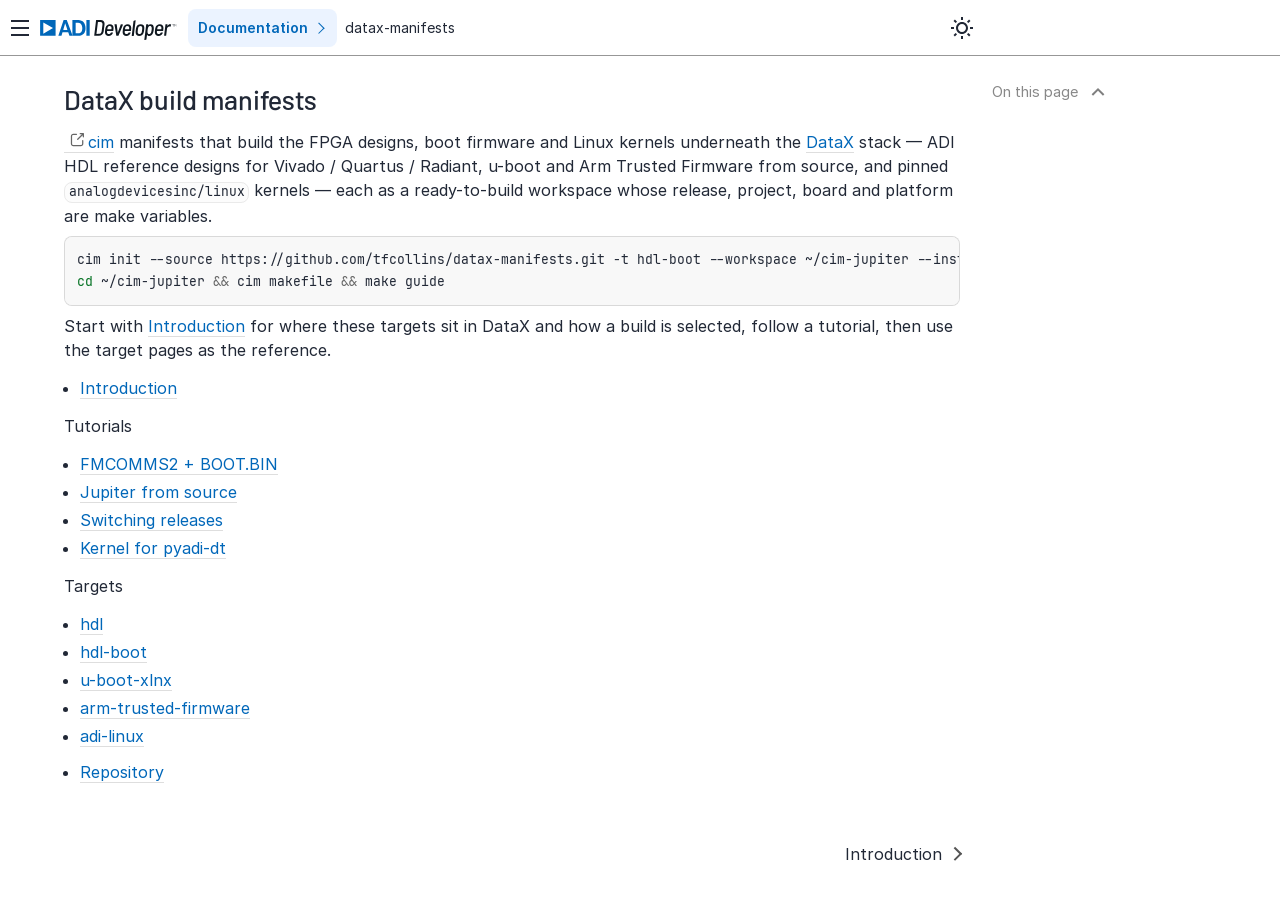
==== index.html @ cd6a0093 "deploy: 71ca7429435b51d9db16ce2f20bcdc4414845cbb" ====
<!DOCTYPE html>

<html lang="en" data-content_root="./">
  <head>
    <meta charset="utf-8" />
    <meta name="viewport" content="width=device-width, initial-scale=1.0" /><meta name="viewport" content="width=device-width, initial-scale=1" />
<meta content="cim manifests that build the FPGA designs, boot firmware and Linux kernels underneath the DataX stack — ADI HDL reference designs for Vivado / Quartus / Radiant, u-boot and Arm Trusted Firmware from source, and pinned analogdevicesinc/linux kernels — each as a ready-to-build workspace whose release, project, board and platform are make variables." name="description" />

    <title>DataX build manifests &#8212; datax-manifests main documentation</title>
    <link rel="stylesheet" type="text/css" href="_static/pygments.css?v=8e8a900e" />
    <link rel="stylesheet" type="text/css" href="_static/app.min.css?v=b1d7a81a" />
    <link rel="stylesheet" type="text/css" href="_static/css/diagrams.css?v=f154b667" />
    <script async="async" src="_static/app.umd.js?v=daa30c51"></script>
    <link rel="index" title="Index" href="genindex.html" />
    <link rel="search" title="Search" href="search.html" />
    <link rel="next" title="Introduction" href="introduction.html" />
   
  
  
  
  <meta name="repository" content="datax-manifests">
  <meta name="version" content="main">
  
    <meta name="page_source_suffix" content=".rst">
  
  
  


<style>
  body {
    
  }

  body.dark {
    
  }

  @media (prefers-color-scheme: dark) {
    body:not(.light) {
      
    }
  }
</style>
  </head>
  
    <body>
  
  <input type="checkbox" id="input-show-toc">
  <input type="checkbox" id="input-show-localtoc">
  <input type="checkbox" id="input-show-repotoc">

  
  <div class="search-area">
    <form action="" method="get">
      <input type="text" name="q" aria-labelledby="search-documentation" value="" autocomplete="off" autocorrect="off" autocapitalize="off" spellcheck="false" role="search" placeholder="Search"/>
      <button class="icon"></button>
    </form>
  </div>
  

  <header>
    <div id="left">
      <label id="show-sidebar" class="icon" for="input-show-toc" title="Show/hide index"></label>
    </div>
    <div id="right">
      <span>
        <a id="logo-org" href="https://developer.analog.com/" aria-label="Analog Devices Inc. landing page"></a>
        <div class="vertical-divider"></div>
        
        <label id="show-repotoc" for="input-show-repotoc" title="Show/hide docs">Documentation</label>
        
        <a id="logo" href="#">
          <div>datax-manifests</div>
        </a>
      </span>
      <span class="reverse">
        <label id="show-localtoc" class="icon" for="input-show-localtoc" title="Show/hide contents"></label>
      </span>
    </div>
  </header>


  <div class="repotoc-tree overlay">
    <root/>

  </div>
    <div class="localtoc">
      <div class="tocwrapper">
        <div class="header localtoc-header">
          <a id="scroll-up" href="#top-anchor" title="Back to top"></a>
        </div>
        <nav>
          <ul>
<li><a class="reference internal" href="#">DataX build manifests</a><ul>
</ul>
</li>
</ul>

        </nav>
      </div>
    </div>

  
      <div class="sphinxsidebar" role="navigation" aria-label="Main">
        <div class="sphinxsidebarwrapper">
    <a id="no-logo" href="#">
      datax-manifests
    </a><input id="input-switch-toc" type="checkbox">
<label id="show-repotoc" for="input-switch-toc">
All content
</label>
<label id="show-toc" for="input-switch-toc">
Content on this topic
</label>
<div class="repotoc-tree">
  <root/>

</div>
<div class="toc-tree">
  <ul>
<li class="toctree-l1"><a class="reference internal" href="introduction.html">Introduction</a></li>
</ul>

<p class="caption" role="heading">
  <span class="caption-text">Tutorials</span>
</p>

<ul>
<li class="toctree-l1"><a class="reference internal" href="tutorials/fmcomms2-zed-boot-bin.html">FMCOMMS2 + BOOT.BIN</a></li>
<li class="toctree-l1"><a class="reference internal" href="tutorials/jupiter-sdr-from-source.html">Jupiter from source</a></li>
<li class="toctree-l1"><a class="reference internal" href="tutorials/switching-releases.html">Switching releases</a></li>
<li class="toctree-l1"><a class="reference internal" href="tutorials/kernel-for-pyadi-dt.html">Kernel for pyadi-dt</a></li>
</ul>

<p class="caption" role="heading">
  <span class="caption-text">Targets</span>
</p>

<ul>
<li class="toctree-l1"><a class="reference internal" href="targets/hdl.html">hdl</a></li>
<li class="toctree-l1"><a class="reference internal" href="targets/hdl-boot.html">hdl-boot</a></li>
<li class="toctree-l1"><a class="reference internal" href="targets/u-boot-xlnx.html">u-boot-xlnx</a></li>
<li class="toctree-l1"><a class="reference internal" href="targets/arm-trusted-firmware.html">arm-trusted-firmware</a></li>
<li class="toctree-l1"><a class="reference internal" href="targets/adi-linux.html">adi-linux</a></li>
</ul>

<ul>
<li class="toctree-l1"><a class="reference internal" href="repository.html">Repository</a></li>
</ul>


</div>
        </div>
      </div>

  <div class="document">
      <div class="documentwrapper">
        <div class="bodywrapper" id="top-anchor">
          <div class="body-header">
  <nav class="breadcrumb empty"><ol></ol></nav>
</div>
          <div class="body" role="main">
            
  <section id="datax-build-manifests">
<h1>DataX build manifests<a class="headerlink" href="#datax-build-manifests" title="Link to this heading"></a></h1>
<p><a class="icon link reference external" href="https://github.com/analogdevicesinc/cim" target="_blank">cim</a> manifests that build the FPGA designs, boot firmware and Linux kernels
underneath the <a class="reference external" href="introduction.html">DataX</a> stack — ADI HDL reference designs for Vivado /
Quartus / Radiant, u-boot and Arm Trusted Firmware from source, and pinned
<code class="docutils literal notranslate"><span class="pre">analogdevicesinc/linux</span></code> kernels — each as a ready-to-build workspace whose
release, project, board and platform are make variables.</p>
<div class="highlight-bash notranslate"><div class="highlight"><pre><span></span>cim<span class="w"> </span>init<span class="w"> </span>--source<span class="w"> </span>https://github.com/tfcollins/datax-manifests.git<span class="w"> </span>-t<span class="w"> </span>hdl-boot<span class="w"> </span>--workspace<span class="w"> </span>~/cim-jupiter<span class="w"> </span>--install
<span class="nb">cd</span><span class="w"> </span>~/cim-jupiter<span class="w"> </span><span class="o">&amp;&amp;</span><span class="w"> </span>cim<span class="w"> </span>makefile<span class="w"> </span><span class="o">&amp;&amp;</span><span class="w"> </span>make<span class="w"> </span>guide
</pre></div>
</div>
<p>Start with <a class="reference internal" href="introduction.html"><span class="doc">Introduction</span></a> for where these targets sit in DataX and how
a build is selected, follow a tutorial, then use the target pages as the
reference.</p>
<div class="toctree-wrapper compound">
<ul>
<li class="toctree-l1"><a class="reference internal" href="introduction.html">Introduction</a></li>
</ul>
</div>
<div class="toctree-wrapper compound">
<p class="caption" role="heading"><span class="caption-text">Tutorials</span></p>
<ul>
<li class="toctree-l1"><a class="reference internal" href="tutorials/fmcomms2-zed-boot-bin.html">FMCOMMS2 + BOOT.BIN</a></li>
<li class="toctree-l1"><a class="reference internal" href="tutorials/jupiter-sdr-from-source.html">Jupiter from source</a></li>
<li class="toctree-l1"><a class="reference internal" href="tutorials/switching-releases.html">Switching releases</a></li>
<li class="toctree-l1"><a class="reference internal" href="tutorials/kernel-for-pyadi-dt.html">Kernel for pyadi-dt</a></li>
</ul>
</div>
<div class="toctree-wrapper compound">
<p class="caption" role="heading"><span class="caption-text">Targets</span></p>
<ul>
<li class="toctree-l1"><a class="reference internal" href="targets/hdl.html">hdl</a></li>
<li class="toctree-l1"><a class="reference internal" href="targets/hdl-boot.html">hdl-boot</a></li>
<li class="toctree-l1"><a class="reference internal" href="targets/u-boot-xlnx.html">u-boot-xlnx</a></li>
<li class="toctree-l1"><a class="reference internal" href="targets/arm-trusted-firmware.html">arm-trusted-firmware</a></li>
<li class="toctree-l1"><a class="reference internal" href="targets/adi-linux.html">adi-linux</a></li>
</ul>
</div>
<div class="toctree-wrapper compound">
<ul>
<li class="toctree-l1"><a class="reference internal" href="repository.html">Repository</a></li>
</ul>
</div>
</section>


          </div>
              <div class="related">
                &nbsp;
    <div></div>
    <a href="introduction.html" title="Next document (Alt+Shift+RightArrow)" class="next">Introduction</a>
              </div>
          
        </div>
      </div>
  </div>

  <label id="cancel-area-show-toc" for="input-show-toc"></label>
  <label id="cancel-area-show-localtoc" for="input-show-localtoc"></label>
    <footer>
      &#169;2026, Analog Devices, Inc
      
      |
      Made with <a href="https://www.sphinx-doc.org/">Sphinx</a>
      &amp; <a href="https://github.com/analogdevicesinc/doctools">Doctools</a>
      
    </footer>
  </body>
</html>
---- _static/pygments.css ----
@media (prefers-color-scheme: light) {
body:not(.dark) .highlight pre { line-height: 125%; }
body:not(.dark) .highlight td.linenos .normal { color: #666666; background-color: transparent; padding-left: 5px; padding-right: 5px; }
body:not(.dark) .highlight span.linenos { color: #666666; background-color: transparent; padding-left: 5px; padding-right: 5px; }
body:not(.dark) .highlight td.linenos .special { color: #000000; background-color: #ffffc0; padding-left: 5px; padding-right: 5px; }
body:not(.dark) .highlight span.linenos.special { color: #000000; background-color: #ffffc0; padding-left: 5px; padding-right: 5px; }
body:not(.dark) .highlight .hll { background-color: #ffffcc }
body:not(.dark) .highlight { background: #f0f0f0; }
body:not(.dark) .highlight .c { color: #60A0B0; font-style: italic } /* Comment */
body:not(.dark) .highlight .err { border: 1px solid #F00 } /* Error */
body:not(.dark) .highlight .k { color: #007020; font-weight: bold } /* Keyword */
body:not(.dark) .highlight .o { color: #666 } /* Operator */
body:not(.dark) .highlight .ch { color: #60A0B0; font-style: italic } /* Comment.Hashbang */
body:not(.dark) .highlight .cm { color: #60A0B0; font-style: italic } /* Comment.Multiline */
body:not(.dark) .highlight .cp { color: #007020 } /* Comment.Preproc */
body:not(.dark) .highlight .cpf { color: #60A0B0; font-style: italic } /* Comment.PreprocFile */
body:not(.dark) .highlight .c1 { color: #60A0B0; font-style: italic } /* Comment.Single */
body:not(.dark) .highlight .cs { color: #60A0B0; background-color: #FFF0F0 } /* Comment.Special */
body:not(.dark) .highlight .gd { color: #A00000 } /* Generic.Deleted */
body:not(.dark) .highlight .ge { font-style: italic } /* Generic.Emph */
body:not(.dark) .highlight .ges { font-weight: bold; font-style: italic } /* Generic.EmphStrong */
body:not(.dark) .highlight .gr { color: #F00 } /* Generic.Error */
body:not(.dark) .highlight .gh { color: #000080; font-weight: bold } /* Generic.Heading */
body:not(.dark) .highlight .gi { color: #00A000 } /* Generic.Inserted */
body:not(.dark) .highlight .go { color: #888 } /* Generic.Output */
body:not(.dark) .highlight .gp { color: #C65D09; font-weight: bold } /* Generic.Prompt */
body:not(.dark) .highlight .gs { font-weight: bold } /* Generic.Strong */
body:not(.dark) .highlight .gu { color: #800080; font-weight: bold } /* Generic.Subheading */
body:not(.dark) .highlight .gt { color: #04D } /* Generic.Traceback */
body:not(.dark) .highlight .kc { color: #007020; font-weight: bold } /* Keyword.Constant */
body:not(.dark) .highlight .kd { color: #007020; font-weight: bold } /* Keyword.Declaration */
body:not(.dark) .highlight .kn { color: #007020; font-weight: bold } /* Keyword.Namespace */
body:not(.dark) .highlight .kp { color: #007020 } /* Keyword.Pseudo */
body:not(.dark) .highlight .kr { color: #007020; font-weight: bold } /* Keyword.Reserved */
body:not(.dark) .highlight .kt { color: #902000 } /* Keyword.Type */
body:not(.dark) .highlight .m { color: #40A070 } /* Literal.Number */
body:not(.dark) .highlight .s { color: #4070A0 } /* Literal.String */
body:not(.dark) .highlight .na { color: #4070A0 } /* Name.Attribute */
body:not(.dark) .highlight .nb { color: #007020 } /* Name.Builtin */
body:not(.dark) .highlight .nc { color: #0E84B5; font-weight: bold } /* Name.Class */
body:not(.dark) .highlight .no { color: #60ADD5 } /* Name.Constant */
body:not(.dark) .highlight .nd { color: #555; font-weight: bold } /* Name.Decorator */
body:not(.dark) .highlight .ni { color: #D55537; font-weight: bold } /* Name.Entity */
body:not(.dark) .highlight .ne { color: #007020 } /* Name.Exception */
body:not(.dark) .highlight .nf { color: #06287E } /* Name.Function */
body:not(.dark) .highlight .nl { color: #002070; font-weight: bold } /* Name.Label */
body:not(.dark) .highlight .nn { color: #0E84B5; font-weight: bold } /* Name.Namespace */
body:not(.dark) .highlight .nt { color: #062873; font-weight: bold } /* Name.Tag */
body:not(.dark) .highlight .nv { color: #BB60D5 } /* Name.Variable */
body:not(.dark) .highlight .ow { color: #007020; font-weight: bold } /* Operator.Word */
body:not(.dark) .highlight .w { color: #BBB } /* Text.Whitespace */
body:not(.dark) .highlight .mb { color: #40A070 } /* Literal.Number.Bin */
body:not(.dark) .highlight .mf { color: #40A070 } /* Literal.Number.Float */
body:not(.dark) .highlight .mh { color: #40A070 } /* Literal.Number.Hex */
body:not(.dark) .highlight .mi { color: #40A070 } /* Literal.Number.Integer */
body:not(.dark) .highlight .mo { color: #40A070 } /* Literal.Number.Oct */
body:not(.dark) .highlight .sa { color: #4070A0 } /* Literal.String.Affix */
body:not(.dark) .highlight .sb { color: #4070A0 } /* Literal.String.Backtick */
body:not(.dark) .highlight .sc { color: #4070A0 } /* Literal.String.Char */
body:not(.dark) .highlight .dl { color: #4070A0 } /* Literal.String.Delimiter */
body:not(.dark) .highlight .sd { color: #4070A0; font-style: italic } /* Literal.String.Doc */
body:not(.dark) .highlight .s2 { color: #4070A0 } /* Literal.String.Double */
body:not(.dark) .highlight .se { color: #4070A0; font-weight: bold } /* Literal.String.Escape */
body:not(.dark) .highlight .sh { color: #4070A0 } /* Literal.String.Heredoc */
body:not(.dark) .highlight .si { color: #70A0D0; font-style: italic } /* Literal.String.Interpol */
body:not(.dark) .highlight .sx { color: #C65D09 } /* Literal.String.Other */
body:not(.dark) .highlight .sr { color: #235388 } /* Literal.String.Regex */
body:not(.dark) .highlight .s1 { color: #4070A0 } /* Literal.String.Single */
body:not(.dark) .highlight .ss { color: #517918 } /* Literal.String.Symbol */
body:not(.dark) .highlight .bp { color: #007020 } /* Name.Builtin.Pseudo */
body:not(.dark) .highlight .fm { color: #06287E } /* Name.Function.Magic */
body:not(.dark) .highlight .vc { color: #BB60D5 } /* Name.Variable.Class */
body:not(.dark) .highlight .vg { color: #BB60D5 } /* Name.Variable.Global */
body:not(.dark) .highlight .vi { color: #BB60D5 } /* Name.Variable.Instance */
body:not(.dark) .highlight .vm { color: #BB60D5 } /* Name.Variable.Magic */
body:not(.dark) .highlight .il { color: #40A070 } /* Literal.Number.Integer.Long */
body.dark .highlight pre { line-height: 125%; }
body.dark .highlight td.linenos .normal { color: #aaaaaa; background-color: transparent; padding-left: 5px; padding-right: 5px; }
body.dark .highlight span.linenos { color: #aaaaaa; background-color: transparent; padding-left: 5px; padding-right: 5px; }
body.dark .highlight td.linenos .special { color: #000000; background-color: #ffffc0; padding-left: 5px; padding-right: 5px; }
body.dark .highlight span.linenos.special { color: #000000; background-color: #ffffc0; padding-left: 5px; padding-right: 5px; }
body.dark .highlight .hll { background-color: #404040 }
body.dark .highlight { background: #202020; color: #D0D0D0 }
body.dark .highlight .c { color: #ABABAB; font-style: italic } /* Comment */
body.dark .highlight .err { color: #A61717; background-color: #E3D2D2 } /* Error */
body.dark .highlight .esc { color: #D0D0D0 } /* Escape */
body.dark .highlight .g { color: #D0D0D0 } /* Generic */
body.dark .highlight .k { color: #6EBF26; font-weight: bold } /* Keyword */
body.dark .highlight .l { color: #D0D0D0 } /* Literal */
body.dark .highlight .n { color: #D0D0D0 } /* Name */
body.dark .highlight .o { color: #D0D0D0 } /* Operator */
body.dark .highlight .x { color: #D0D0D0 } /* Other */
body.dark .highlight .p { color: #D0D0D0 } /* Punctuation */
body.dark .highlight .ch { color: #ABABAB; font-style: italic } /* Comment.Hashbang */
body.dark .highlight .cm { color: #ABABAB; font-style: italic } /* Comment.Multiline */
body.dark .highlight .cp { color: #FF3A3A; font-weight: bold } /* Comment.Preproc */
body.dark .highlight .cpf { color: #ABABAB; font-style: italic } /* Comment.PreprocFile */
body.dark .highlight .c1 { color: #ABABAB; font-style: italic } /* Comment.Single */
body.dark .highlight .cs { color: #E50808; font-weight: bold; background-color: #520000 } /* Comment.Special */
body.dark .highlight .gd { color: #FF3A3A } /* Generic.Deleted */
body.dark .highlight .ge { color: #D0D0D0; font-style: italic } /* Generic.Emph */
body.dark .highlight .ges { color: #D0D0D0; font-weight: bold; font-style: italic } /* Generic.EmphStrong */
body.dark .highlight .gr { color: #FF3A3A } /* Generic.Error */
body.dark .highlight .gh { color: #FFF; font-weight: bold } /* Generic.Heading */
body.dark .highlight .gi { color: #589819 } /* Generic.Inserted */
body.dark .highlight .go { color: #CCC } /* Generic.Output */
body.dark .highlight .gp { color: #AAA } /* Generic.Prompt */
body.dark .highlight .gs { color: #D0D0D0; font-weight: bold } /* Generic.Strong */
body.dark .highlight .gu { color: #FFF; text-decoration: underline } /* Generic.Subheading */
body.dark .highlight .gt { color: #FF3A3A } /* Generic.Traceback */
body.dark .highlight .kc { color: #6EBF26; font-weight: bold } /* Keyword.Constant */
body.dark .highlight .kd { color: #6EBF26; font-weight: bold } /* Keyword.Declaration */
body.dark .highlight .kn { color: #6EBF26; font-weight: bold } /* Keyword.Namespace */
body.dark .highlight .kp { color: #6EBF26 } /* Keyword.Pseudo */
body.dark .highlight .kr { color: #6EBF26; font-weight: bold } /* Keyword.Reserved */
body.dark .highlight .kt { color: #6EBF26; font-weight: bold } /* Keyword.Type */
body.dark .highlight .ld { color: #D0D0D0 } /* Literal.Date */
body.dark .highlight .m { color: #51B2FD } /* Literal.Number */
body.dark .highlight .s { color: #ED9D13 } /* Literal.String */
body.dark .highlight .na { color: #BBB } /* Name.Attribute */
body.dark .highlight .nb { color: #2FBCCD } /* Name.Builtin */
body.dark .highlight .nc { color: #71ADFF; text-decoration: underline } /* Name.Class */
body.dark .highlight .no { color: #40FFFF } /* Name.Constant */
body.dark .highlight .nd { color: #FFA500 } /* Name.Decorator */
body.dark .highlight .ni { color: #D0D0D0 } /* Name.Entity */
body.dark .highlight .ne { color: #BBB } /* Name.Exception */
body.dark .highlight .nf { color: #71ADFF } /* Name.Function */
body.dark .highlight .nl { color: #D0D0D0 } /* Name.Label */
body.dark .highlight .nn { color: #71ADFF; text-decoration: underline } /* Name.Namespace */
body.dark .highlight .nx { color: #D0D0D0 } /* Name.Other */
body.dark .highlight .py { color: #D0D0D0 } /* Name.Property */
body.dark .highlight .nt { color: #6EBF26; font-weight: bold } /* Name.Tag */
body.dark .highlight .nv { color: #40FFFF } /* Name.Variable */
body.dark .highlight .ow { color: #6EBF26; font-weight: bold } /* Operator.Word */
body.dark .highlight .pm { color: #D0D0D0 } /* Punctuation.Marker */
body.dark .highlight .w { color: #666 } /* Text.Whitespace */
body.dark .highlight .mb { color: #51B2FD } /* Literal.Number.Bin */
body.dark .highlight .mf { color: #51B2FD } /* Literal.Number.Float */
body.dark .highlight .mh { color: #51B2FD } /* Literal.Number.Hex */
body.dark .highlight .mi { color: #51B2FD } /* Literal.Number.Integer */
body.dark .highlight .mo { color: #51B2FD } /* Literal.Number.Oct */
body.dark .highlight .sa { color: #ED9D13 } /* Literal.String.Affix */
body.dark .highlight .sb { color: #ED9D13 } /* Literal.String.Backtick */
body.dark .highlight .sc { color: #ED9D13 } /* Literal.String.Char */
body.dark .highlight .dl { color: #ED9D13 } /* Literal.String.Delimiter */
body.dark .highlight .sd { color: #ED9D13 } /* Literal.String.Doc */
body.dark .highlight .s2 { color: #ED9D13 } /* Literal.String.Double */
body.dark .highlight .se { color: #ED9D13 } /* Literal.String.Escape */
body.dark .highlight .sh { color: #ED9D13 } /* Literal.String.Heredoc */
body.dark .highlight .si { color: #ED9D13 } /* Literal.String.Interpol */
body.dark .highlight .sx { color: #FFA500 } /* Literal.String.Other */
body.dark .highlight .sr { color: #ED9D13 } /* Literal.String.Regex */
body.dark .highlight .s1 { color: #ED9D13 } /* Literal.String.Single */
body.dark .highlight .ss { color: #ED9D13 } /* Literal.String.Symbol */
body.dark .highlight .bp { color: #2FBCCD } /* Name.Builtin.Pseudo */
body.dark .highlight .fm { color: #71ADFF } /* Name.Function.Magic */
body.dark .highlight .vc { color: #40FFFF } /* Name.Variable.Class */
body.dark .highlight .vg { color: #40FFFF } /* Name.Variable.Global */
body.dark .highlight .vi { color: #40FFFF } /* Name.Variable.Instance */
body.dark .highlight .vm { color: #40FFFF } /* Name.Variable.Magic */
body.dark .highlight .il { color: #51B2FD } /* Literal.Number.Integer.Long */
}
@media (prefers-color-scheme: dark) {
body.light .highlight pre { line-height: 125%; }
body.light .highlight td.linenos .normal { color: #666666; background-color: transparent; padding-left: 5px; padding-right: 5px; }
body.light .highlight span.linenos { color: #666666; background-color: transparent; padding-left: 5px; padding-right: 5px; }
body.light .highlight td.linenos .special { color: #000000; background-color: #ffffc0; padding-left: 5px; padding-right: 5px; }
body.light .highlight span.linenos.special { color: #000000; background-color: #ffffc0; padding-left: 5px; padding-right: 5px; }
body.light .highlight .hll { background-color: #ffffcc }
body.light .highlight { background: #f0f0f0; }
body.light .highlight .c { color: #60A0B0; font-style: italic } /* Comment */
body.light .highlight .err { border: 1px solid #F00 } /* Error */
body.light .highlight .k { color: #007020; font-weight: bold } /* Keyword */
body.light .highlight .o { color: #666 } /* Operator */
body.light .highlight .ch { color: #60A0B0; font-style: italic } /* Comment.Hashbang */
body.light .highlight .cm { color: #60A0B0; font-style: italic } /* Comment.Multiline */
body.light .highlight .cp { color: #007020 } /* Comment.Preproc */
body.light .highlight .cpf { color: #60A0B0; font-style: italic } /* Comment.PreprocFile */
body.light .highlight .c1 { color: #60A0B0; font-style: italic } /* Comment.Single */
body.light .highlight .cs { color: #60A0B0; background-color: #FFF0F0 } /* Comment.Special */
body.light .highlight .gd { color: #A00000 } /* Generic.Deleted */
body.light .highlight .ge { font-style: italic } /* Generic.Emph */
body.light .highlight .ges { font-weight: bold; font-style: italic } /* Generic.EmphStrong */
body.light .highlight .gr { color: #F00 } /* Generic.Error */
body.light .highlight .gh { color: #000080; font-weight: bold } /* Generic.Heading */
body.light .highlight .gi { color: #00A000 } /* Generic.Inserted */
body.light .highlight .go { color: #888 } /* Generic.Output */
body.light .highlight .gp { color: #C65D09; font-weight: bold } /* Generic.Prompt */
body.light .highlight .gs { font-weight: bold } /* Generic.Strong */
body.light .highlight .gu { color: #800080; font-weight: bold } /* Generic.Subheading */
body.light .highlight .gt { color: #04D } /* Generic.Traceback */
body.light .highlight .kc { color: #007020; font-weight: bold } /* Keyword.Constant */
body.light .highlight .kd { color: #007020; font-weight: bold } /* Keyword.Declaration */
body.light .highlight .kn { color: #007020; font-weight: bold } /* Keyword.Namespace */
body.light .highlight .kp { color: #007020 } /* Keyword.Pseudo */
body.light .highlight .kr { color: #007020; font-weight: bold } /* Keyword.Reserved */
body.light .highlight .kt { color: #902000 } /* Keyword.Type */
body.light .highlight .m { color: #40A070 } /* Literal.Number */
body.light .highlight .s { color: #4070A0 } /* Literal.String */
body.light .highlight .na { color: #4070A0 } /* Name.Attribute */
body.light .highlight .nb { color: #007020 } /* Name.Builtin */
body.light .highlight .nc { color: #0E84B5; font-weight: bold } /* Name.Class */
body.light .highlight .no { color: #60ADD5 } /* Name.Constant */
body.light .highlight .nd { color: #555; font-weight: bold } /* Name.Decorator */
body.light .highlight .ni { color: #D55537; font-weight: bold } /* Name.Entity */
body.light .highlight .ne { color: #007020 } /* Name.Exception */
body.light .highlight .nf { color: #06287E } /* Name.Function */
body.light .highlight .nl { color: #002070; font-weight: bold } /* Name.Label */
body.light .highlight .nn { color: #0E84B5; font-weight: bold } /* Name.Namespace */
body.light .highlight .nt { color: #062873; font-weight: bold } /* Name.Tag */
body.light .highlight .nv { color: #BB60D5 } /* Name.Variable */
body.light .highlight .ow { color: #007020; font-weight: bold } /* Operator.Word */
body.light .highlight .w { color: #BBB } /* Text.Whitespace */
body.light .highlight .mb { color: #40A070 } /* Literal.Number.Bin */
body.light .highlight .mf { color: #40A070 } /* Literal.Number.Float */
body.light .highlight .mh { color: #40A070 } /* Literal.Number.Hex */
body.light .highlight .mi { color: #40A070 } /* Literal.Number.Integer */
body.light .highlight .mo { color: #40A070 } /* Literal.Number.Oct */
body.light .highlight .sa { color: #4070A0 } /* Literal.String.Affix */
body.light .highlight .sb { color: #4070A0 } /* Literal.String.Backtick */
body.light .highlight .sc { color: #4070A0 } /* Literal.String.Char */
body.light .highlight .dl { color: #4070A0 } /* Literal.String.Delimiter */
body.light .highlight .sd { color: #4070A0; font-style: italic } /* Literal.String.Doc */
body.light .highlight .s2 { color: #4070A0 } /* Literal.String.Double */
body.light .highlight .se { color: #4070A0; font-weight: bold } /* Literal.String.Escape */
body.light .highlight .sh { color: #4070A0 } /* Literal.String.Heredoc */
body.light .highlight .si { color: #70A0D0; font-style: italic } /* Literal.String.Interpol */
body.light .highlight .sx { color: #C65D09 } /* Literal.String.Other */
body.light .highlight .sr { color: #235388 } /* Literal.String.Regex */
body.light .highlight .s1 { color: #4070A0 } /* Literal.String.Single */
body.light .highlight .ss { color: #517918 } /* Literal.String.Symbol */
body.light .highlight .bp { color: #007020 } /* Name.Builtin.Pseudo */
body.light .highlight .fm { color: #06287E } /* Name.Function.Magic */
body.light .highlight .vc { color: #BB60D5 } /* Name.Variable.Class */
body.light .highlight .vg { color: #BB60D5 } /* Name.Variable.Global */
body.light .highlight .vi { color: #BB60D5 } /* Name.Variable.Instance */
body.light .highlight .vm { color: #BB60D5 } /* Name.Variable.Magic */
body.light .highlight .il { color: #40A070 } /* Literal.Number.Integer.Long */
body:not(.light) .highlight pre { line-height: 125%; }
body:not(.light) .highlight td.linenos .normal { color: #aaaaaa; background-color: transparent; padding-left: 5px; padding-right: 5px; }
body:not(.light) .highlight span.linenos { color: #aaaaaa; background-color: transparent; padding-left: 5px; padding-right: 5px; }
body:not(.light) .highlight td.linenos .special { color: #000000; background-color: #ffffc0; padding-left: 5px; padding-right: 5px; }
body:not(.light) .highlight span.linenos.special { color: #000000; background-color: #ffffc0; padding-left: 5px; padding-right: 5px; }
body:not(.light) .highlight .hll { background-color: #404040 }
body:not(.light) .highlight { background: #202020; color: #D0D0D0 }
body:not(.light) .highlight .c { color: #ABABAB; font-style: italic } /* Comment */
body:not(.light) .highlight .err { color: #A61717; background-color: #E3D2D2 } /* Error */
body:not(.light) .highlight .esc { color: #D0D0D0 } /* Escape */
body:not(.light) .highlight .g { color: #D0D0D0 } /* Generic */
body:not(.light) .highlight .k { color: #6EBF26; font-weight: bold } /* Keyword */
body:not(.light) .highlight .l { color: #D0D0D0 } /* Literal */
body:not(.light) .highlight .n { color: #D0D0D0 } /* Name */
body:not(.light) .highlight .o { color: #D0D0D0 } /* Operator */
body:not(.light) .highlight .x { color: #D0D0D0 } /* Other */
body:not(.light) .highlight .p { color: #D0D0D0 } /* Punctuation */
body:not(.light) .highlight .ch { color: #ABABAB; font-style: italic } /* Comment.Hashbang */
body:not(.light) .highlight .cm { color: #ABABAB; font-style: italic } /* Comment.Multiline */
body:not(.light) .highlight .cp { color: #FF3A3A; font-weight: bold } /* Comment.Preproc */
body:not(.light) .highlight .cpf { color: #ABABAB; font-style: italic } /* Comment.PreprocFile */
body:not(.light) .highlight .c1 { color: #ABABAB; font-style: italic } /* Comment.Single */
body:not(.light) .highlight .cs { color: #E50808; font-weight: bold; background-color: #520000 } /* Comment.Special */
body:not(.light) .highlight .gd { color: #FF3A3A } /* Generic.Deleted */
body:not(.light) .highlight .ge { color: #D0D0D0; font-style: italic } /* Generic.Emph */
body:not(.light) .highlight .ges { color: #D0D0D0; font-weight: bold; font-style: italic } /* Generic.EmphStrong */
body:not(.light) .highlight .gr { color: #FF3A3A } /* Generic.Error */
body:not(.light) .highlight .gh { color: #FFF; font-weight: bold } /* Generic.Heading */
body:not(.light) .highlight .gi { color: #589819 } /* Generic.Inserted */
body:not(.light) .highlight .go { color: #CCC } /* Generic.Output */
body:not(.light) .highlight .gp { color: #AAA } /* Generic.Prompt */
body:not(.light) .highlight .gs { color: #D0D0D0; font-weight: bold } /* Generic.Strong */
body:not(.light) .highlight .gu { color: #FFF; text-decoration: underline } /* Generic.Subheading */
body:not(.light) .highlight .gt { color: #FF3A3A } /* Generic.Traceback */
body:not(.light) .highlight .kc { color: #6EBF26; font-weight: bold } /* Keyword.Constant */
body:not(.light) .highlight .kd { color: #6EBF26; font-weight: bold } /* Keyword.Declaration */
body:not(.light) .highlight .kn { color: #6EBF26; font-weight: bold } /* Keyword.Namespace */
body:not(.light) .highlight .kp { color: #6EBF26 } /* Keyword.Pseudo */
body:not(.light) .highlight .kr { color: #6EBF26; font-weight: bold } /* Keyword.Reserved */
body:not(.light) .highlight .kt { color: #6EBF26; font-weight: bold } /* Keyword.Type */
body:not(.light) .highlight .ld { color: #D0D0D0 } /* Literal.Date */
body:not(.light) .highlight .m { color: #51B2FD } /* Literal.Number */
body:not(.light) .highlight .s { color: #ED9D13 } /* Literal.String */
body:not(.light) .highlight .na { color: #BBB } /* Name.Attribute */
body:not(.light) .highlight .nb { color: #2FBCCD } /* Name.Builtin */
body:not(.light) .highlight .nc { color: #71ADFF; text-decoration: underline } /* Name.Class */
body:not(.light) .highlight .no { color: #40FFFF } /* Name.Constant */
body:not(.light) .highlight .nd { color: #FFA500 } /* Name.Decorator */
body:not(.light) .highlight .ni { color: #D0D0D0 } /* Name.Entity */
body:not(.light) .highlight .ne { color: #BBB } /* Name.Exception */
body:not(.light) .highlight .nf { color: #71ADFF } /* Name.Function */
body:not(.light) .highlight .nl { color: #D0D0D0 } /* Name.Label */
body:not(.light) .highlight .nn { color: #71ADFF; text-decoration: underline } /* Name.Namespace */
body:not(.light) .highlight .nx { color: #D0D0D0 } /* Name.Other */
body:not(.light) .highlight .py { color: #D0D0D0 } /* Name.Property */
body:not(.light) .highlight .nt { color: #6EBF26; font-weight: bold } /* Name.Tag */
body:not(.light) .highlight .nv { color: #40FFFF } /* Name.Variable */
body:not(.light) .highlight .ow { color: #6EBF26; font-weight: bold } /* Operator.Word */
body:not(.light) .highlight .pm { color: #D0D0D0 } /* Punctuation.Marker */
body:not(.light) .highlight .w { color: #666 } /* Text.Whitespace */
body:not(.light) .highlight .mb { color: #51B2FD } /* Literal.Number.Bin */
body:not(.light) .highlight .mf { color: #51B2FD } /* Literal.Number.Float */
body:not(.light) .highlight .mh { color: #51B2FD } /* Literal.Number.Hex */
body:not(.light) .highlight .mi { color: #51B2FD } /* Literal.Number.Integer */
body:not(.light) .highlight .mo { color: #51B2FD } /* Literal.Number.Oct */
body:not(.light) .highlight .sa { color: #ED9D13 } /* Literal.String.Affix */
body:not(.light) .highlight .sb { color: #ED9D13 } /* Literal.String.Backtick */
body:not(.light) .highlight .sc { color: #ED9D13 } /* Literal.String.Char */
body:not(.light) .highlight .dl { color: #ED9D13 } /* Literal.String.Delimiter */
body:not(.light) .highlight .sd { color: #ED9D13 } /* Literal.String.Doc */
body:not(.light) .highlight .s2 { color: #ED9D13 } /* Literal.String.Double */
body:not(.light) .highlight .se { color: #ED9D13 } /* Literal.String.Escape */
body:not(.light) .highlight .sh { color: #ED9D13 } /* Literal.String.Heredoc */
body:not(.light) .highlight .si { color: #ED9D13 } /* Literal.String.Interpol */
body:not(.light) .highlight .sx { color: #FFA500 } /* Literal.String.Other */
body:not(.light) .highlight .sr { color: #ED9D13 } /* Literal.String.Regex */
body:not(.light) .highlight .s1 { color: #ED9D13 } /* Literal.String.Single */
body:not(.light) .highlight .ss { color: #ED9D13 } /* Literal.String.Symbol */
body:not(.light) .highlight .bp { color: #2FBCCD } /* Name.Builtin.Pseudo */
body:not(.light) .highlight .fm { color: #71ADFF } /* Name.Function.Magic */
body:not(.light) .highlight .vc { color: #40FFFF } /* Name.Variable.Class */
body:not(.light) .highlight .vg { color: #40FFFF } /* Name.Variable.Global */
body:not(.light) .highlight .vi { color: #40FFFF } /* Name.Variable.Instance */
body:not(.light) .highlight .vm { color: #40FFFF } /* Name.Variable.Magic */
body:not(.light) .highlight .il { color: #51B2FD } /* Literal.Number.Integer.Long */
}
---- _static/app.min.css ----
﻿body{--is-dark-theme: 0;--is-light-theme: 1;--display-dark: none;--display-light: inline-block;--bg-color1: #ffffff;--bg-color2: #f8f8f8;--bg-color3: #f0f1f3;--bg-color1-faded1: #ffffff99;--bg-color1-faded2: #ffffffaa;--text-color1: #212836;--text-color2: #555;--text-color3: #888;--accent-color: #0067b9;--accent-color-code: #8e3dc7;--bg-banner: #00305b;--text-color-banner: #fff}body.dark{--is-dark-theme: 1;--is-light-theme: 0;--display-dark: inline-block;--display-light: none;--bg-color1: #101820;--bg-color2: #293038;--bg-color3: #3a424b;--bg-color1-faded1: #101820aa;--bg-color1-faded2: #101820cc;--text-color1: #e5e5e5;--text-color2: #ccc;--text-color3: #aaa;--accent-color: #92befc;--accent-color-code: #d4adf0;--bg-banner: #0088ff;--text-color-banner: #000}@media(prefers-color-scheme: dark){body:not(.light){--is-dark-theme: 1;--is-light-theme: 0;--display-dark: inline-block;--display-light: none;--bg-color1: #101820;--bg-color2: #293038;--bg-color3: #3a424b;--bg-color1-faded1: #10182099;--bg-color1-faded2: #101820aa;--text-color1: #e5e5e5;--text-color2: #ccc;--text-color3: #aaa;--accent-color: #92befc;--accent-color-code: #d4adf0;--bg-banner: #0088ff;--text-color-banner: #000}}:root{--subtle-box-shadow: 0 .2rem .5rem rgba(0,0,0,.05),0 0 .0625rem rgba(0,0,0,.1);--subtle-box-shadow-button: 0 .2rem .5rem rgba(0,0,0,.1),0 0 .0625rem rgba(0,0,0,.15);--subtle-box-shadow-hover: 0 .3rem .6rem rgba(0,0,0,.2),0 0 .085rem rgba(0,0,0,.2);color-scheme:light dark}html{scroll-behavior:smooth;box-sizing:border-box}*,*:before,*:after{box-sizing:inherit}body{--icon-search: url('data:image/svg+xml;charset=utf-8,<svg viewBox="0 0 24 24" fill="none" xmlns="http://www.w3.org/2000/svg"><path d="M18.031 16.617L22.314 20.899L20.899 22.314L16.617 18.031C15.0237 19.3082 13.042 20.0029 11 20C6.032 20 2 15.968 2 11C2 6.032 6.032 2 11 2C15.968 2 20 6.032 20 11C20.0029 13.042 19.3082 15.0237 18.031 16.617ZM16.025 15.875C17.2941 14.5699 18.0029 12.8204 18 11C18 7.132 14.867 4 11 4C7.132 4 4 7.132 4 11C4 14.867 7.132 18 11 18C12.8204 18.0029 14.5699 17.2941 15.875 16.025L16.025 15.875Z" fill="currentColor"></path></svg>');--icon-sun: url('data:image/svg+xml;charset=utf-8,<svg viewBox="0 0 24 24" fill="none" xmlns="http://www.w3.org/2000/svg"><path d="M12 18C8.68629 18 6 15.3137 6 12C6 8.68629 8.68629 6 12 6C15.3137 6 18 8.68629 18 12C18 15.3137 15.3137 18 12 18ZM12 16C14.2091 16 16 14.2091 16 12C16 9.79086 14.2091 8 12 8C9.79086 8 8 9.79086 8 12C8 14.2091 9.79086 16 12 16ZM11 1H13V4H11V1ZM11 20H13V23H11V20ZM3.51472 4.92893L4.92893 3.51472L7.05025 5.63604L5.63604 7.05025L3.51472 4.92893ZM16.9497 18.364L18.364 16.9497L20.4853 19.0711L19.0711 20.4853L16.9497 18.364ZM19.0711 3.51472L20.4853 4.92893L18.364 7.05025L16.9497 5.63604L19.0711 3.51472ZM5.63604 16.9497L7.05025 18.364L4.92893 20.4853L3.51472 19.0711L5.63604 16.9497ZM23 11V13H20V11H23ZM4 11V13H1V11H4Z" fill="currentColor"></path></svg>');--icon-moon: url('data:image/svg+xml;charset=utf-8,<svg viewBox="0 0 24 24" fill="none" xmlns="http://www.w3.org/2000/svg"><path d="M10 7C10 10.866 13.134 14 17 14C18.9584 14 20.729 13.1957 21.9995 11.8995C22 11.933 22 11.9665 22 12C22 17.5228 17.5228 22 12 22C6.47715 22 2 17.5228 2 12C2 6.47715 6.47715 2 12 2C12.0335 2 12.067 2 12.1005 2.00049C10.8043 3.27098 10 5.04157 10 7ZM4 12C4 16.4183 7.58172 20 12 20C15.0583 20 17.7158 18.2839 19.062 15.7621C18.3945 15.9187 17.7035 16 17 16C12.0294 16 8 11.9706 8 7C8 6.29648 8.08133 5.60547 8.2379 4.938C5.71611 6.28423 4 8.9417 4 12Z" fill="currentColor"></path></svg>');--icon-pencil: url('data:image/svg+xml;charset=utf-8,<svg viewBox="0 0 24 24" fill="none" xmlns="http://www.w3.org/2000/svg"><path d="M15.728 9.68602L14.314 8.27202L5 17.586V19H6.414L15.728 9.68602ZM17.142 8.27202L18.556 6.85802L17.142 5.44402L15.728 6.85802L17.142 8.27202ZM7.242 21H3V16.757L16.435 3.32202C16.6225 3.13455 16.8768 3.02924 17.142 3.02924C17.4072 3.02924 17.6615 3.13455 17.849 3.32202L20.678 6.15102C20.8655 6.33855 20.9708 6.59286 20.9708 6.85802C20.9708 7.12319 20.8655 7.37749 20.678 7.56502L7.242 21Z" fill="currentColor"></path></svg>');--icon-menu: url('data:image/svg+xml;charset=utf-8,<svg viewBox="0 0 24 24" fill="none" xmlns="http://www.w3.org/2000/svg"><path d="M3 4H21V6H3V4ZM3 11H21V13H3V11ZM3 18H21V20H3V18Z" fill="currentColor"></path></svg>');--icon-list: url('data:image/svg+xml;charset=utf-8,<svg viewBox="0 0 24 24" fill="none" xmlns="http://www.w3.org/2000/svg"><path d="M8 6H21V8H8V6ZM8 11H21V13H8V11ZM8 16H21V18H8V16ZM3 6H6V8H3V6ZM3 11H6V13H3V11ZM3 16H6V18H3V16Z" fill="currentColor"/></svg>');--icon-close: url('data:image/svg+xml;charset=utf-8,<svg viewBox="0 0 24 24" fill="none" xmlns="http://www.w3.org/2000/svg"><path d="M12 10.586L16.95 5.63599L18.364 7.04999L13.414 12L18.364 16.95L16.95 18.364L12 13.414L7.04999 18.364L5.63599 16.95L10.586 12L5.63599 7.04999L7.04999 5.63599L12 10.586Z" fill="currentColor"></path></svg>');--icon-arrow-up: url('data:image/svg+xml;charset=utf-8,<svg viewBox="0 0 24 24" fill="none" xmlns="http://www.w3.org/2000/svg"><path d="M12 10.8284L7.0502 15.7782L5.63599 14.364L12 8L18.364 14.364L16.9497 15.7782L12 10.8284Z" fill="currentColor"></path></svg>');--icon-arrow-right: url('data:image/svg+xml;charset=utf-8,<svg viewBox="0 0 24 24" fill="none" xmlns="http://www.w3.org/2000/svg"><path d="M13.1717 12L8.22192 7.05025L9.63614 5.63604L16 12L9.63614 18.364L8.22192 16.9497L13.1717 12Z" fill="currentColor"></path></svg>');--icon-arrow-left: url('data:image/svg+xml;charset=utf-8,<svg viewBox="0 0 24 24" fill="none" xmlns="http://www.w3.org/2000/svg"><path d="M10.8284 12L15.7782 16.9497L14.364 18.364L8 12L14.364 5.63604L15.7782 7.05025L10.8284 12Z" fill="currentColor"></path></svg>');--icon-abstract: url('data:image/svg+xml;charset=utf-8,<svg xmlns="http://www.w3.org/2000/svg" viewBox="0 0 24 24"><path d="M4 5h16v2H4V5m0 4h16v2H4V9m0 4h16v2H4v-2m0 4h10v2H4v-2z"/></svg>');--icon-info: url('data:image/svg+xml;charset=utf-8,<svg xmlns="http://www.w3.org/2000/svg" viewBox="0 0 24 24"><path d="M13 9h-2V7h2m0 10h-2v-6h2m-1-9A10 10 0 002 12a10 10 0 0010 10 10 10 0 0010-10A10 10 0 0012 2z"/></svg>');--icon-flame: url('data:image/svg+xml;charset=utf-8,<svg xmlns="http://www.w3.org/2000/svg" viewBox="0 0 24 24"><path d="M17.55 11.2c-.23-.3-.5-.56-.76-.82-.65-.6-1.4-1.03-2.03-1.66C13.3 7.26 13 4.85 13.91 3c-.91.23-1.75.75-2.45 1.32-2.54 2.08-3.54 5.75-2.34 8.9.04.1.08.2.08.33 0 .22-.15.42-.35.5-.22.1-.46.04-.64-.12a.83.83 0 01-.15-.17c-1.1-1.43-1.28-3.48-.53-5.12C5.89 10 5 12.3 5.14 14.47c.04.5.1 1 .27 1.5.14.6.4 1.2.72 1.73 1.04 1.73 2.87 2.97 4.84 3.22 2.1.27 4.35-.12 5.96-1.6 1.8-1.66 2.45-4.32 1.5-6.6l-.13-.26c-.2-.46-.47-.87-.8-1.25l.05-.01m-3.1 6.3c-.28.24-.73.5-1.08.6-1.1.4-2.2-.16-2.87-.82 1.19-.28 1.89-1.16 2.09-2.05.17-.8-.14-1.46-.27-2.23-.12-.74-.1-1.37.18-2.06.17.38.37.76.6 1.06.76 1 1.95 1.44 2.2 2.8.04.14.06.28.06.43.03.82-.32 1.72-.92 2.27h.01z"/></svg>');--icon-question: url('data:image/svg+xml;charset=utf-8,<svg xmlns="http://www.w3.org/2000/svg" viewBox="0 0 24 24"><path d="M15.07 11.25l-.9.92C13.45 12.89 13 13.5 13 15h-2v-.5c0-1.11.45-2.11 1.17-2.83l1.24-1.26c.37-.36.59-.86.59-1.41a2 2 0 00-2-2 2 2 0 00-2 2H8a4 4 0 014-4 4 4 0 014 4 3.2 3.2 0 01-.93 2.25M13 19h-2v-2h2M12 2A10 10 0 002 12a10 10 0 0010 10 10 10 0 0010-10c0-5.53-4.5-10-10-10z"/></svg>');--icon-warning: url('data:image/svg+xml;charset=utf-8,<svg xmlns="http://www.w3.org/2000/svg" viewBox="0 0 24 24"><path d="M13 14h-2v-4h2m0 8h-2v-2h2M1 21h22L12 2 1 21z"/></svg>');--icon-failure: url('data:image/svg+xml;charset=utf-8,<svg xmlns="http://www.w3.org/2000/svg" viewBox="0 0 24 24"><path d="M12 2c5.53 0 10 4.47 10 10s-4.47 10-10 10S2 17.53 2 12 6.47 2 12 2m3.59 5L12 10.59 8.41 7 7 8.41 10.59 12 7 15.59 8.41 17 12 13.41 15.59 17 17 15.59 13.41 12 17 8.41 15.59 7z"/></svg>');--icon-spark: url('data:image/svg+xml;charset=utf-8,<svg xmlns="http://www.w3.org/2000/svg" viewBox="0 0 24 24"><path d="M11.5 20l4.86-9.73H13V4l-5 9.73h3.5V20M12 2c2.75 0 5.1 1 7.05 2.95C21 6.9 22 9.25 22 12s-1 5.1-2.95 7.05C17.1 21 14.75 22 12 22s-5.1-1-7.05-2.95C3 17.1 2 14.75 2 12s1-5.1 2.95-7.05C6.9 3 9.25 2 12 2z"/></svg>');--icon-adi: url('data:image/svg+xml;charset=utf-8,<svg xmlns="http://www.w3.org/2000/svg" viewBox="0 0 24 24"><path d="M 4,20 V 4 H 19.9191 V 20 Z M 7.27826,6.49579 v 11.480597 l 9.9764,-5.868477 z"/></svg>');--icon-video: url('data:image/svg+xml;charset=utf-8,<svg xmlns="http://www.w3.org/2000/svg" viewBox="0 0 24 24"><path d="M 2,0 V 24 L 22.785156,12 Z"/></svg>');--icon-ez: url('data:image/svg+xml;charset=utf-8,<svg xmlns="http://www.w3.org/2000/svg" viewBox="0 0 24 24"><path d="m 5.018,3.999805 2.9857,1.67198 -0.38259,0.12626 c -0.52504,0.17328 -1.07049,0.66411 -1.3392,1.20509 -0.21723,0.43733 -0.22466,0.52591 -0.22466,2.67714 0,1.9911 0.0186,2.25967 0.17685,2.55622 0.33368,0.62518 0.60662,0.90561 1.13162,1.16268 0.43986,0.21538 0.65048,0.25744 1.28912,0.25744 h 0.76335 v 1.17569 c 0,0.64662 0.0259,1.24307 0.0575,1.32544 0.0316,0.0824 0.15482,0.14975 0.27381,0.14975 0.16824,0 0.43438,-0.29417 1.19697,-1.32305 l 0.98063,-1.32305 0.6044,-0.002 c 0.33242,-10e-4 0.76943,-0.0518 0.97113,-0.11227 0.51944,-0.15563 1.11066,-0.69784 1.37134,-1.25764 0.19223,-0.41283 0.22301,-0.62509 0.2238,-1.54373 4.8e-4,-0.5858 0.0209,-1.0755 0.0392,-1.06509 l 3.76425,2.1446 -13.88154,8.17493 z m 4.96824,10.1933 v -1.10454 H 9.00372 c -0.645,0 -1.09561,-0.0472 -1.31172,-0.13755 -0.38773,-0.162 -0.89188,-0.70517 -0.99433,-1.07129 -0.0398,-0.14224 -0.0724,-1.17459 -0.0724,-2.29412 0,-2.03183 4.8e-4,-2.03627 0.25107,-2.46256 0.34735,-0.5908 0.83662,-0.85105 1.6,-0.85105 0.58577,0 0.62661,0.0179 2.78,1.22032 1.20203,0.67117 2.41982,1.34968 2.70621,1.50779 l 0.52071,0.28749 0.0265,1.19398 c 0.0322,1.44936 -0.10361,1.86769 -0.74421,2.29242 -0.34684,0.22996 -0.52287,0.27384 -1.26196,0.31457 l -0.8589,0.0473 -0.76248,1.01409 c -0.41936,0.55776 -0.79252,1.04415 -0.82925,1.08087 -0.0367,0.0367 -0.0668,-0.43027 -0.0668,-1.03776 z m 4.80473,-5.32892 c -0.23381,-0.12276 -0.26035,-0.18758 -0.26035,-0.6358 0,-0.64661 -0.34513,-1.35097 -0.81944,-1.67237 -0.33149,-0.22462 -0.43408,-0.23909 -2.01345,-0.28402 -1.64292,-0.0467 -1.67019,-0.051 -2.13753,-0.33136 l -0.47337,-0.28402 1.93335,-0.0257 c 2.21309,-0.0294 2.66071,0.0504 3.28653,0.58612 0.52719,0.45125 0.77295,1.05819 0.79972,1.97499 0.0118,0.40328 0.004,0.75025 -0.0168,0.77104 -0.021,0.0208 -0.15541,-0.0237 -0.29861,-0.0989 z"/></svg>');--icon-download: url('data:image/svg+xml;charset=utf-8,<svg xmlns="http://www.w3.org/2000/svg" viewBox="0 0 24 24"><path d="m12 3.75c-0.41421 0-0.75 0.33579-0.75 0.75v8.5752l-2.4478-2.666c-0.28003-0.30477-0.754-0.32509-1.0591-0.04541-0.30573 0.28017-0.32607 0.75527-0.04541 1.0605l3.75 4.0825c0.4162 0.4531 0.6883 0.4531 1.1045 5e-6l3.75-4.0825c0.28066-0.30528 0.26032-0.78038-0.04541-1.0605-0.30508-0.27968-0.77906-0.25936-1.0591 0.04541l-2.4478 2.666v-8.5752c0-0.41421-0.33579-0.75-0.75-0.75zm-6.75 9c-0.41421 0-0.75 0.33579-0.75 0.75v4.5c0 1.2338 1.0163 2.25 2.25 2.25h10.5c1.2338 0 2.25-1.0162 2.25-2.25v-4.5c0-0.41421-0.33579-0.75-0.75-0.75s-0.75 0.33579-0.75 0.75v4.5c0 0.42314-0.32686 0.75-0.75 0.75h-10.5c-0.42311 0-0.75-0.32687-0.75-0.75v-4.5c0-0.41421-0.33579-0.75-0.75-0.75z"/></svg>');--icon-dokuwiki: url('data:image/svg+xml;charset=utf-8,<svg xmlns="http://www.w3.org/2000/svg" viewBox="0 0 24 24"><path d="m4.125 6.6639v0.87343h0.35948c0.34583 0 0.62103 0.0093 0.81727 0.02808 0.19624 0.01869 0.3276 0.0635 0.30331 0.05056l0.011216 0.0056 0.014092 0.0056c-0.034726-0.01518 0.13936 0.14409 0.28085 0.5308v0.0029l3.4628 9.1753h1.0335l1.6823-6.5016 1.9772 6.5016h1.011l2.5978-7.4116 0.0029-0.0056c0.32404-0.88079 0.52984-1.4198 0.55327-1.4716 0.30723-0.65963 0.68067-0.90994 1.2835-0.90994h0.35948v-0.87344h-10.397zm9.5488 0.27242c-0.0012 3.24e-4 -0.0016 0.0024-0.0029 0.0029-0.0019 5.57e-4 -0.0065-5.62e-4 -0.0085 0zm-7.757 0.03371 0.025279 0.01122c-0.00618-0.0033-0.013517-0.0024-0.019657-0.0056-0.00244-0.0011-0.00316-0.0046-0.00561-0.0056zm3.8139 0.56731h0.10672c0.35104 0 0.63203 0.0092 0.83692 0.02808 0.20489 0.01884 0.34452 0.05855 0.34544 0.05898-0.0056-0.0026 0.14159 0.14338 0.25276 0.51395l0.29489 0.99139-1.0813 4.1397-1.9856-5.367-0.00288-0.0085c-0.049149-0.11468-0.064592-0.19713-0.064592-0.22749 4.486e-4 -1.27e-4 0.016191-0.01595 0.084249-0.03371l0.00561-0.0029h0.00561c0.16681-0.04866 0.59203-0.09267 1.202-0.09267zm5.3389 0h0.50553c0.57108 0 0.95661 0.10642 1.1711 0.25838 0.21452 0.15195 0.30893 0.33527 0.30893 0.68527 0 0.25127-0.07539 0.63048-0.24153 1.1093l-1.3368 3.7493-1.6626-5.4175-0.0029-0.0085c-0.02775-0.07631-0.03931-0.14735-0.03931-0.21625 0-0.04174 0.0037-0.03192 0.0029-0.03089-8.73e-4 1e-3 0.01337-0.01596 0.08145-0.03371l0.0029-0.0029h0.0056c0.16681-0.04866 0.59484-0.09267 1.2048-0.09267z"/></svg>');--icon-link: url('data:image/svg+xml;charset=utf-8,<svg xmlns="http://www.w3.org/2000/svg" viewBox="0 0 24 24"><path d="m15.875 3.625a0.75 0.75 0 0 0-0.75 0.75 0.75 0.75 0 0 0 0.75 0.75h1.9395l-5.4697 5.4697a0.75 0.75 0 0 0 0 1.0605 0.75 0.75 0 0 0 1.0605 0l5.4697-5.4697v1.9395a0.75 0.75 0 0 0 0.75 0.75 0.75 0.75 0 0 0 0.75-0.75v-3.75a0.75 0.75 0 0 0-0.21973-0.53027 0.75 0.75 0 0 0-0.24316-0.1626 0.75 0.75 0 0 0-0.28711-0.057129zm-8.25 0.75c-1.648 0-3 1.352-3 3v9c0 1.648 1.352 3 3 3h9c1.648 0 3-1.352 3-3v-3.75a0.75 0.75 0 0 0-0.75-0.75 0.75 0.75 0 0 0-0.75 0.75v3.75c0 0.83737-0.66263 1.5-1.5 1.5h-9c-0.83732 0-1.5-0.66264-1.5-1.5v-9c0-0.83731 0.66269-1.5 1.5-1.5h3.75a0.75 0.75 0 0 0 0.75-0.75 0.75 0.75 0 0 0-0.75-0.75z"/></svg>');--icon-git: url('data:image/svg+xml;charset=utf-8,<svg xmlns="http://www.w3.org/2000/svg" viewBox="0 0 24 24"><path d="M 19.69733,11.287704 12.710855,4.3027635 c -0.401768,-0.401767 -1.055025,-0.401767 -1.456793,0 l -1.4506589,1.45066 1.8401599,1.84016 c 0.427836,-0.144147 0.918546,-0.04753 1.258976,0.292893 0.341962,0.343493 0.438571,0.837273 0.291358,1.26664 l 1.774221,1.7742195 c 0.429371,-0.147213 0.924681,-0.05213 1.266643,0.291361 0.478442,0.478439 0.478442,1.254373 0,1.734352 -0.478441,0.47844 -1.254375,0.47844 -1.73435,0 -0.360365,-0.360365 -0.449306,-0.889413 -0.266824,-1.334119 l -1.65461,-1.6546065 v 4.3519735 c 0.116544,0.05827 0.226953,0.134947 0.323562,0.231559 0.478441,0.47844 0.478441,1.254373 0,1.734347 -0.478442,0.47844 -1.25591,0.47844 -1.734351,0 -0.478442,-0.479974 -0.478442,-1.255907 0,-1.734347 0.118077,-0.11808 0.254555,-0.20702 0.401768,-0.266827 V 9.8876495 c -0.145679,-0.0598 -0.283691,-0.148746 -0.401768,-0.266826 -0.363432,-0.361894 -0.450839,-0.89554 -0.263757,-1.340247 L 9.0903411,6.4664835 4.3013241,11.255503 c -0.401768,0.4033 -0.401768,1.05502 0,1.456793 l 6.9864739,6.98494 c 0.401769,0.401767 1.055025,0.401767 1.456793,0 l 6.954272,-6.952739 c 0.401768,-0.400233 0.401768,-1.053493 -0.0015,-1.456794"/></svg>');--icon-book: url('data:image/svg+xml;charset=utf-8,<svg xmlns="http://www.w3.org/2000/svg" viewBox="0 0 24 24"><path d="M 7.6155,21 Q 6.53075,21 5.7655,20.2345 5,19.46925 5,18.3845 V 6 Q 5,4.74225 5.87125,3.87125 6.74225,3 8,3 h 11 v 13.76925 q -0.6635,0 -1.1395,0.476 -0.476,0.476 -0.476,1.13925 0,0.6635 0.476,1.1395 Q 18.3365,20 19,20 v 1 z M 6,16.3635 q 0.33075,-0.2905 0.7345,-0.44225 0.404,-0.152 0.881,-0.152 h 0.769 V 4 H 8 Q 7.18275,4 6.59125,4.59125 6,5.18275 6,6 Z M 9.3845,15.76925 H 18 V 4 H 9.3845 Z M 6,16.3635 V 4.3845 Z M 7.6155,20 h 9.36325 q -0.2845,-0.33075 -0.43925,-0.73175 -0.155,-0.401 -0.155,-0.88375 0,-0.4575 0.152,-0.871 0.152,-0.4135 0.44225,-0.74425 H 7.6155 q -0.6885,0 -1.152,0.476 Q 6,17.72125 6,18.3845 6,19.073 6.4635,19.5365 6.927,20 7.6155,20 Z"/></svg>');--icon-branch: url('data:image/svg+xml;charset=utf-8,<svg viewBox="0 0 24 24" fill="none" xmlns="http://www.w3.org/2000/svg"><path d="M7.10508 15.2101C8.21506 15.6501 9 16.7334 9 18C9 19.6569 7.65685 21 6 21C4.34315 21 3 19.6569 3 18C3 16.6938 3.83481 15.5825 5 15.1707V8.82929C3.83481 8.41746 3 7.30622 3 6C3 4.34315 4.34315 3 6 3C7.65685 3 9 4.34315 9 6C9 7.30622 8.16519 8.41746 7 8.82929V11.9996C7.83566 11.3719 8.87439 11 10 11H14C15.3835 11 16.5482 10.0635 16.8949 8.78991C15.7849 8.34988 15 7.26661 15 6C15 4.34315 16.3431 3 18 3C19.6569 3 21 4.34315 21 6C21 7.3332 20.1303 8.46329 18.9274 8.85392C18.5222 11.2085 16.4703 13 14 13H10C8.61653 13 7.45179 13.9365 7.10508 15.2101ZM6 17C5.44772 17 5 17.4477 5 18C5 18.5523 5.44772 19 6 19C6.55228 19 7 18.5523 7 18C7 17.4477 6.55228 17 6 17ZM6 5C5.44772 5 5 5.44772 5 6C5 6.55228 5.44772 7 6 7C6.55228 7 7 6.55228 7 6C7 5.44772 6.55228 5 6 5ZM18 5C17.4477 5 17 5.44772 17 6C17 6.55228 17.4477 7 18 7C18.5523 7 19 6.55228 19 6C19 5.44772 18.5523 5 18 5Z" fill="currentColor"></path></svg>');--icon-edit: url('data:image/svg+xml;charset=utf-8,<svg viewBox="0 0 24 24" version="1.1" id="svg1" xmlns="http://www.w3.org/2000/svg" xmlns:svg="http://www.w3.org/2000/svg"><path d="M 5,19 H 6.2615 L 16.498,8.7635 15.2365,7.502 5,17.7385 Z M 3.5,20.5 V 17.1155 L 16.6905,3.93075 Q 16.91725,3.72475 17.19125,3.6125 17.4655,3.5 17.76625,3.5 q 0.30075,0 0.5825,0.10675 0.282,0.10675 0.49925,0.3395 l 1.22125,1.2365 Q 20.302,5.4 20.401,5.68275 20.5,5.9655 20.5,6.24825 20.5,6.55 20.397,6.824 20.294,7.09825 20.06925,7.325 L 6.8845,20.5 Z M 19.0095,6.24625 17.75375,4.9905 Z M 15.85625,8.14375 15.2365,7.502 16.498,8.7635 Z" /></svg>');--icon-filter: url('data:image/svg+xml;charset=utf-8,<svg xmlns="http://www.w3.org/2000/svg" height="24px" viewBox="0 -960 960 960" width="24px"><path d="M470.77-200q-13.15 0-21.96-8.81T440-230.77v-223.08L224.15-726.77q-8.07-10.77-2.19-22Q227.85-760 240.77-760h478.46q12.92 0 18.81 11.23 5.88 11.23-2.19 22L520-453.85v223.08q0 13.15-8.81 21.96T489.23-200h-18.46ZM480-468l198-252H282l198 252Zm0 0Z"/></svg>');--icon-copy: url('data:image/svg+xml;charset=utf-8,<svg xmlns="http://www.w3.org/2000/svg" height="20px" viewBox="0 -960 960 960" width="20px"><path d="m200-880c-22 0-40.818 7.8489-56.484 23.516-15.667 15.667-23.516 34.484-23.516 56.484v440c0 22 7.8489 40.818 23.516 56.484 15.667 15.667 34.484 23.516 56.484 23.516h40v-80h-40v-440h360v40h80v-40c0-22-7.8489-40.818-23.516-56.484-15.667-15.667-34.484-23.516-56.484-23.516h-360zm200 200c-22 0-40.818 7.849-56.484 23.516-15.667 15.667-23.516 34.484-23.516 56.484v440c0 22 7.849 40.818 23.516 56.484 15.667 15.667 34.484 23.516 56.484 23.516h360c22 0 40.818-7.849 56.484-23.516 15.667-15.667 23.516-34.484 23.516-56.484v-440c0-22-7.849-40.818-23.516-56.484-15.667-15.667-34.484-23.516-56.484-23.516h-360zm0 80h360v440h-360v-440z"/></svg>');--icon-doxygen: url('data:image/svg+xml;charset=utf-8,<svg xmlns="http://www.w3.org/2000/svg" height="20px" viewBox="0 -960 960 960" width="20px"> <path d="m480-864c-6.9235 0-13.849 1.7416-20.057 5.2251-61.331 34.432-245.98 138.08-307.31 172.51-12.416 6.967-20.061 19.838-20.061 33.772v345c0 13.934 7.6452 26.787 20.043 33.754 61.368 34.432 245.98 138.08 307.33 172.51 12.398 6.9669 27.688 6.9669 40.104 0 61.368-34.432 245.98-138.08 307.33-172.51 12.416-6.967 20.061-19.842 20.061-33.776v-345c0-13.934-7.6449-26.805-20.061-33.754-61.368-34.432-245.98-138.08-307.33-172.51-6.1989-3.4835-13.123-5.2251-20.047-5.2251zm0 127.99c93.767 0 175.78 50.547 220.37 125.83l-111.12 63.497c-22.503-36.765-63.033-61.322-109.25-61.322-70.657 0-128 57.345-128 128 0 70.639 57.363 128 128 128 46.992 0 88.082-25.402 110.34-63.194l112.14 61.701c-44.08 77.298-127.21 129.49-222.49 129.49-141.3 0-256-114.71-256-256 0-141.3 114.71-256 256-256z"/></svg>');--icon-home: url('data:image/svg+xml;charset=utf-8,<svg xmlns="http://www.w3.org/2000/svg" viewBox="0 0 24 24"><path d="M12.5812 2.68627C12.2335 2.43791 11.7664 2.43791 11.4187 2.68627L1.9187 9.47198L3.08118 11.0994L11.9999 4.7289L20.9187 11.0994L22.0812 9.47198L12.5812 2.68627ZM19.5812 12.6863L12.5812 7.68627C12.2335 7.43791 11.7664 7.43791 11.4187 7.68627L4.4187 12.6863C4.15591 12.874 3.99994 13.177 3.99994 13.5V20C3.99994 20.5523 4.44765 21 4.99994 21H18.9999C19.5522 21 19.9999 20.5523 19.9999 20V13.5C19.9999 13.177 19.844 12.874 19.5812 12.6863ZM5.99994 19V14.0146L11.9999 9.7289L17.9999 14.0146V19H5.99994Z"></path></svg>');--icon-checkmark: url('data:image/svg+xml;charset=utf-8,<svg xmlns="http://www.w3.org/2000/svg" viewBox="0 0 24 24"><path d="M12 22C6.477 22 2 17.523 2 12C2 6.477 6.477 2 12 2C17.523 2 22 6.477 22 12C22 17.523 17.523 22 12 22ZM12 20C14.1217 20 16.1566 19.1571 17.6569 17.6569C19.1571 16.1566 20 14.1217 20 12C20 9.87827 19.1571 7.84344 17.6569 6.34315C16.1566 4.84285 14.1217 4 12 4C9.87827 4 7.84344 4.84285 6.34315 6.34315C4.84285 7.84344 4 9.87827 4 12C4 14.1217 4.84285 16.1566 6.34315 17.6569C7.84344 19.1571 9.87827 20 12 20ZM11.003 16L6.76 11.757L8.174 10.343L11.003 13.172L16.659 7.515L18.074 8.929L11.003 16Z"/></svg>');--icon-heart: url('data:image/svg+xml;charset=utf-8,<svg xmlns="http://www.w3.org/2000/svg" viewBox="0 0 24 24" fill="currentColor"><path d="M20.2426 4.75736C22.5053 7.02472 22.583 10.637 20.4786 12.993L11.9999 21.485L3.52138 12.993C1.41705 10.637 1.49571 7.01901 3.75736 4.75736C6.02157 2.49315 9.64519 2.41687 12.001 4.52853C14.35 2.42 17.98 2.49 20.2426 4.75736ZM5.17157 6.17157C3.68183 7.66131 3.60704 10.0473 4.97993 11.6232L11.9999 18.6543L19.0201 11.6232C20.3935 10.0467 20.319 7.66525 18.827 6.1701C17.3397 4.67979 14.9458 4.60806 13.3743 5.98376L9.17157 10.1869L7.75736 8.77264L10.582 5.946L10.5002 5.87701C8.92545 4.61197 6.62322 4.71993 5.17157 6.17157Z"></path></svg>');--icon-cookie: url('data:image/svg+xml;charset=utf-8,<svg xmlns="http://www.w3.org/2000/svg" viewBox="0 0 24 24" fill="currentColor"><path d="M21.1634 10.9711C21.5132 10.8204 21.9579 11.0073 21.9811 11.3875C22.1494 14.1467 21.1794 16.9625 19.071 19.0709C15.1657 22.976 8.83405 22.9761 4.92886 19.0709C1.02367 15.1657 1.02377 8.83405 4.92885 4.9288C7.03704 2.82061 9.8525 1.85015 12.6115 2.01806C12.9916 2.04119 13.1787 2.48598 13.028 2.83576C12.4774 4.11367 12.7239 5.65275 13.7677 6.69657C14.3307 7.25963 15.038 7.58971 15.7706 7.68848C16.0483 7.72594 16.2738 7.95144 16.3113 8.2292C16.4101 8.96178 16.7402 9.66905 17.3032 10.2321C18.347 11.2759 19.8857 11.5218 21.1634 10.9711ZM19.7845 13.8397C19.8558 13.5362 19.6123 13.2603 19.3017 13.2337C18.0569 13.1271 16.8417 12.599 15.889 11.6463C15.3166 11.0739 14.8979 10.4061 14.6309 9.69455C14.5744 9.54422 14.4556 9.42534 14.3052 9.36892C13.5936 9.10186 12.9259 8.68322 12.3535 8.11078C11.4005 7.15778 10.8715 5.94208 10.7648 4.69683C10.7381 4.38618 10.4621 4.14264 10.1586 4.2141C8.76039 4.54327 7.43341 5.25267 6.34306 6.34301C3.21903 9.46721 3.21893 14.5326 6.34307 17.6567C9.46721 20.7809 14.5326 20.7808 17.6568 17.6567C18.7474 16.566 19.4557 15.2384 19.7845 13.8397ZM9.8786 14.1212C10.4644 14.707 10.4644 15.6567 9.8786 16.2425C9.29281 16.8283 8.34307 16.8283 7.75728 16.2425C7.17149 15.6567 7.17149 14.707 7.75728 14.1212C8.34306 13.5354 9.29281 13.5354 9.8786 14.1212ZM10.2321 8.11078C10.8179 8.69657 10.8179 9.64631 10.2321 10.2321C9.64636 10.8179 8.69661 10.8179 8.11083 10.2321C7.52504 9.64631 7.52504 8.69656 8.11083 8.11078C8.69661 7.52499 9.64636 7.52499 10.2321 8.11078ZM15.889 13.7676C16.4748 14.3534 16.4748 15.3032 15.889 15.889C15.3032 16.4747 14.3535 16.4747 13.7677 15.889C13.1819 15.3032 13.1819 14.3534 13.7677 13.7676C14.3535 13.1818 15.3032 13.1818 15.889 13.7676Z"></path></svg>');--color-admonition-title--caution: #ff9100;--color-admonition-title-background--caution: rgba(255, 145, 0, 0.2);--color-admonition-title--warning: #ff9100;--color-admonition-title-background--warning: rgba(255, 145, 0, 0.2);--color-admonition-title--danger: #ff5252;--color-admonition-title-background--danger: rgba(255, 82, 82, 0.2);--color-admonition-title--attention: #ff5252;--color-admonition-title-background--attention: rgba(255, 82, 82, 0.2);--color-admonition-title--error: #ff5252;--color-admonition-title-background--error: rgba(255, 82, 82, 0.2);--color-admonition-title--hint: #00c852;--color-admonition-title-background--hint: rgba(0, 200, 82, 0.2);--color-admonition-title--tip: #00c852;--color-admonition-title-background--tip: rgba(0, 200, 82, 0.2);--color-admonition-title--important: #00bfa5;--color-admonition-title-background--important: rgba(0, 191, 165, 0.2);--color-admonition-title--note: #00b0ff;--color-admonition-title-background--note: rgba(0, 176, 255, 0.2);--color-admonition-title--video: #00b0ff;--color-admonition-title-background--video: rgba(0, 176, 255, 0.2);--color-admonition-title--seealso: #448aff;--color-admonition-title-background--seealso: rgba(68, 138, 255, 0.2);--color-admonition-title--admonition-todo: #808080;--color-admonition-title-background--admonition-todo: rgba(128, 128, 128, 0.2);--color-admonition-title: #651fff;--color-admonition-title-background: rgba(101, 31, 255, 0.2);--icon-admonition-default: var(--icon-abstract);--color-topic-title: #14B8A6;--color-topic-title-background: rgba(20, 184, 166, 0.2);--icon-topic-default: var(--icon-pencil);--color-link-title--adi: #0067b9;--color-link-title-background--adi: rgba(0, 103, 185, 0.2);--color-link-title--ez: #2eb251;--color-link-title-background--ez: rgba(46, 178, 81, 0.2);--color-link-title--git: #f05133;--color-link-title-background--git: rgba(240, 81, 51, 0.2);--color-link-title--link: #666666;--color-link-title-background--link: rgba(102, 102, 102, 0.2);--color-link-title--dokuwiki: #666666;--color-link-title-background--dokuwiki: rgba(102, 102, 102, 0.2);--color-link-title--download: #666666;--color-link-title-background--download: rgba(102, 102, 102, 0.2);--color-link-title--doxygen: #659ad2;--color-link-title-background--doxygen: rgba(101, 154, 210, 0.2);--color-link-title: #14B8A6;--color-link-title-background: rgba(20, 184, 166, 0.2);--icon-link-default: var(--icon-adi)}body{margin:0;overflow-x:hidden}@media screen{body{background-color:var(--bg-color1);color:var(--text-color1)}}.body ol p,.body ul p{margin:.25em 0}svg{display:block;margin:0 auto;max-width:100%}.body table{margin:0 auto;line-height:1.5em}@media(min-width: 65em){#hdl-component-diagram svg{float:right;margin:-2.5em 0 0 1em;max-width:45%}}@media print{#hdl-component-diagram svg{float:right;margin:-3em 0 0 1em;max-width:45%}}@font-face{font-family:"Barlow";font-display:fallback;src:url("fonts/barlow/Barlow-Medium.woff2") format("woff2");font-weight:500;font-style:normal}@font-face{font-family:"Barlow";font-display:fallback;src:url("fonts/barlow/Barlow-SemiBold.woff2") format("woff2");font-weight:600;font-style:normal}@font-face{font-family:"Inter";font-display:fallback;src:url("fonts/inter/Inter-Regular.woff2") format("woff2");font-weight:normal;font-style:normal}@font-face{font-family:"Inter";font-display:fallback;src:url("fonts/inter/Inter-SemiBold.woff2") format("woff2");font-weight:600;font-style:normal}@font-face{font-family:"JetBrainsMono";font-display:fallback;src:url("fonts/jetbrains-mono/JetBrainsMono-Regular.woff2") format("woff2");font-weight:normal;font-style:normal;size-adjust:75%}@font-face{font-family:"JetBrainsMono";font-display:fallback;src:url("fonts/jetbrains-mono/JetBrainsMono-Bold.woff2") format("woff2");font-weight:700;font-style:normal;size-adjust:75%}body{font-family:Inter,sans-serif}pre,code{font-family:JetBrainsMono,monospace}.body :is(h1,h2,h3,h4,h5,h6){font-family:Barlow,sans-serif;font-weight:500;margin:0;padding:1em 0 .4em 0}.body h1{font-size:1.7em}.body h2{font-size:1.6em}.body h3{font-size:1.4em}.body h4{font-size:1.3em}.body h5{font-size:1.25em}.body h6{font-size:1.2em}.sphinxsidebar .caption-text{font-family:Barlow,sans-serif;font-weight:600;font-size:1.1em}.bold{font-weight:600}input,textarea,select,button,summary{background:none;outline:none;border:none;font-size:1em}a,input,textarea,select,button,summary,label{-webkit-tap-highlight-color:rgba(0,0,0,0)}video{max-width:100%}.body ul{padding-left:1em}.body .admonition ul{padding-left:1.75em}@media screen{section,#top-anchor,aside,a,.literal-block-wrapper{scroll-margin-top:3.5rem}.body>section,.body>section>span{scroll-margin-top:calc(3.5rem + 1.75em)}span{scroll-margin-top:2.5rem}}code.literal{border:1px solid rgba(125,125,125,.15);background:rgba(125,125,125,.025);border-radius:.5rem;padding:0em .2em .1em .2em}@media screen{code.literal,.highlight pre{font-size:1.1em}}@media print{code.literal{font-size:.9em}}.math{font-size:.8em}a{overflow-wrap:anywhere}.highlight{padding:.75em;margin-bottom:.5em;border-radius:.5rem;overflow-x:auto}.highlight .hll{box-sizing:content-box;width:100%;display:block;margin:0 -0.75rem;padding:0 .75rem}.math-wrapper,.table-wrapper{width:100%;overflow-x:auto}img{display:block;margin:0 auto;max-width:100%}@media print{img{break-inside:avoid}}@media(min-width: 65em){.body img,.body figure,.body .svg{display:block;margin:0 auto;max-width:100%}.body img.align-left,.body figure.align-left,.body .svg.align-left{float:left;clear:left;margin-right:.5em;max-width:45%}.body img.align-right,.body figure.align-right,.body .svg.align-right{float:right;clear:right;margin-left:.5em;max-width:45%}}@media print{.body img,.body figure,.body .svg{display:block;margin:0 auto;max-width:100%;padding:.5em}.body img.align-left,.body figure.align-left,.body .svg.align-left{float:left;clear:left;margin-right:.5em;max-width:45%}.body img.align-right,.body figure.align-right,.body .svg.align-right{float:right;clear:right;margin-left:.5em;max-width:45%}}.clear-both{clear:both}.clear-left{clear:both}.clear-right{clear:both}@media print{.break-after{break-after:always;display:block}.break-before{break-before:always;display:block}}body .body img,body .body svg{border-radius:.5rem}@media(prefers-color-scheme: dark){body:not(.light) .body img:not(.no-background),body:not(.light) .body svg:not(.no-background):not(.flowchart){background:#fff}}body.dark .body img:not(.no-background),body.dark .body svg:not(.no-background):not(.flowchart){background:#fff}.toctree-wrapper li{margin:.5em 0}table.regmap td.description{font-size:.8em}@media screen{table.regmap td:not(.description) code.literal{font-size:1em}}pre{margin:0}#hdl-parameters table p,#hdl-interfaces table p{white-space:break-spaces}aside.footnote p{display:inline;margin:.5em 0 0 0}aside.footnote .label{padding:.15em .3em 0 0;white-space:nowrap;float:left}iframe{border:none}@media screen{.iframe-video p,.embed-video p{text-align:center}}.iframe-video iframe{box-shadow:0 .2rem .5rem rgba(0,0,0,.05),0 0 .0625rem rgba(0,0,0,.1);border-radius:.5rem;overflow:hidden;display:block;margin:0 auto;width:59rem;height:33.1875rem}@media(max-width: 80em){.iframe-video{width:100%;overflow:hidden}}@media(min-width: 65em)and (max-width: 80em){.iframe-video iframe{width:calc(100vw - 20rem);height:calc(56.25vw - 11.25rem)}}@media(max-width: 65em){.iframe-video iframe{width:calc(100vw - 2rem);height:calc(56.25vw - 1.125rem)}}@media(min-width: 80em){.iframe-video.align-left,.embed-video.align-left{float:left;clear:left;margin-right:1em}.iframe-video.align-right,.embed-video.align-right{float:right;clear:right;margin-left:1em}.iframe-video.align-left iframe,.iframe-video.align-right iframe,.iframe-video.align-left video,.iframe-video.align-right video,.embed-video.align-left iframe,.embed-video.align-right iframe,.embed-video.align-left video,.embed-video.align-right video{width:24rem;height:13.49rem}}.esd-warning{border-radius:.5em;align-items:center;padding:.25rem .5em !important;font-size:.9em;text-align:justify}.esd-warning .icon{width:7rem;height:7rem;margin-right:.5rem;flex-shrink:0;background:url(esd-warning.svg);print-color-adjust:exact;-webkit-print-color-adjust:exact;background-size:contain;margin:0 auto}@media(min-width: 40em){.esd-warning{display:flex}}@media print{.esd-warning{display:flex}}@media screen{.esd-warning{color:#000 !important;background:#ff0}}@media print{.ewarning{break-inside:avoid;border:1px solid #ff0}}.image-reference,.svg p{text-align:center}.image-reference:not(:has(.align-left,.align-right)){display:inline-block;width:100%}img{page-break-inside:avoid}.only-dark,.only-light,#badges img{background:none !important}#badges img{display:inline-block !important}.flex.badges{justify-content:center;max-width:40rem;margin:0 auto}.flex.badges a{width:inherit;padding:.25em}.flex.badges a:before{display:none}.only-light{display:var(--display-light) !important}.only-dark{display:var(--display-dark) !important}figcaption p{text-align:center !important}.red{color:red}.green{color:green}hr{border-top:1px dashed var(--text-color2);border-bottom:None}.tab-set>input{display:none}.tab-set{display:flex;flex-wrap:wrap}.tab-set>label:hover{color:var(--accent-color);border-bottom:2px solid var(--accent-color)}.tab-content{width:100%}@media print{.tab-set>label{font-weight:bold;margin-bottom:.25em}}@media screen{.tab-set>label{cursor:pointer;user-select:none;padding:.5em .5em;margin:0 .25em;border-bottom:2px solid rgba(0,0,0,0)}.tab-set>input:checked+label{color:var(--accent-color);border-bottom:2px solid var(--accent-color)}.tab-content{display:none;order:99;border-top:1px solid rgba(125,125,125,.5);border-bottom:1px solid rgba(125,125,125,.5);padding:.5em .5em 0}}.tab-set>input:checked+label+.tab-content{display:block}.body .card{border-radius:.5rem;padding:.75em;margin:.25em;display:flex;flex-direction:column;justify-content:space-between}@media screen{.body .card{border:1px solid rgba(125,125,125,.25);background:var(--bg-color1);box-shadow:var(--subtle-box-shadow)}}@media print{.body .card{border:1px solid var(--text-color3)}}@media print{.body .card .link-overlay{margin-top:.5em;text-align:right}}@media screen{.body .card{position:relative}.body .card .link-overlay,.body .card .link-overlay>a{position:absolute;top:0;right:0;bottom:0;left:0;z-index:1}.body .card .link-overlay>a{font-size:0;border:none !important;border-radius:.5rem}.body .card.link:hover{border:1px solid var(--accent-color)}}.body .card .header{font-weight:bold}.body .card img{max-height:10em}@media(min-width: 65em){.body .flex{display:flex;flex-wrap:wrap}}.body .grid-repeat{display:grid;grid-template-rows:auto}@media(max-width: 65em){.body .grid-flex{display:flex;flex-wrap:wrap}.body .grid-flex>*{flex:1 1 calc(50% - .5em)}}@media(min-width: 65em){.body .grid-flex{display:grid;grid-template-rows:auto}}@media print{.body .flex{display:flex;flex-wrap:wrap}.body .grid-repeat,.body .grid-flex{display:grid;grid-template-rows:auto}}.body .highlight-added,.body .highlight-modified,.body .highlight-deleted{animation:highlight-change 3s ease-out;border-radius:4px}.body .highlight-added{--hl-color: rgba(120, 220, 140, 0.35)}.body .highlight-modified{--hl-color: rgba(255, 220, 100, 0.35)}.body .highlight-deleted{--hl-color: rgba(255, 120, 120, 0.35)}@keyframes highlight-change{0%{background-color:var(--hl-color)}100%{background-color:rgba(0,0,0,0)}}@media screen{header{position:sticky}}header{z-index:8;width:100%;top:0;print-color-adjust:exact;-webkit-print-color-adjust:exact}header label,header button{cursor:pointer}header #right span{display:flex;align-items:center}header #right span.reverse{flex-direction:row-reverse}header .icon:before{content:"";display:block;width:1.5rem;height:1.5rem;margin:.5rem .25rem;background-color:var(--text-color1);mask-repeat:no-repeat}header #search:before{mask-image:var(--icon-search)}header #theme:before{mask-image:var(--icon-sun)}header #left{margin:0 .25rem;display:flex;align-items:center}header #right{margin-right:.25rem}header #show-sidebar:before{mask-image:var(--icon-menu);transition:transform .25s ease}header #show-localtoc:before{mask-image:var(--icon-list);transition:transform .25s ease}header button,header label{border-radius:.5rem}header button:hover,header label:hover{background-color:var(--bg-color2)}header button:focus-visible,header label:focus-visible{outline:.125em solid var(--accent-color)}@media(min-width: 105em){header #right{margin-left:calc(50vw - 20rem - 10vw + 1rem);width:calc(40rem + 20vw - 1rem)}}@media screen{header{border-bottom:1px solid rgba(125,125,125,.8)}}.repotoc-tree.overlay{position:sticky;top:3.5rem;pointer-events:none;height:0;opacity:0;z-index:7;width:0;transition:opacity .25s ease;overflow-y:visible}.repotoc-tree.overlay root{background:var(--bg-color1);overflow-y:auto;padding-top:1em;height:calc(100vh - 3.5rem);width:100vw;display:flex;flex-direction:column}.repotoc-tree.overlay a{cursor:pointer;display:block;width:fit-content;padding:0 .5em 0 .5em;transition:padding .25s ease}.repotoc-tree.overlay a:hover{color:var(--accent-color);border-color:var(--accent-color)}.repotoc-tree.overlay a.current{color:var(--accent-color)}#input-show-toc:checked~header #show-sidebar:before{mask-image:var(--icon-close);transform:rotate(90deg)}#input-show-localtoc:checked~header #show-localtoc:before{mask-image:var(--icon-close);transform:rotate(90deg)}.dark header #theme:before{mask-image:var(--icon-moon);transform:none}@media(prefers-color-scheme: dark){header #theme:before{mask-image:var(--icon-moon);transform:none}.light header #theme:before{mask-image:var(--icon-sun);transform:scale(1.1)}}@media(min-width: 65em){header #show-localtoc{display:none}}@media screen and (max-width: 65em){header{border-bottom:1px solid rgba(125,125,125,.8)}}@media(max-width: 65em){header{display:flex;width:100%}}@media screen and (max-width: 65em){header{background:var(--bg-color1-faded1)}}header{display:flex;height:3.5rem}header #right{display:flex;justify-content:space-between}header #logo-org{display:inline-block;width:8.75rem;height:1.25rem;margin:.9rem 0 .65rem 0;background:url("./logo-org.svg") no-repeat center top;background-size:100% auto;flex-shrink:0}header .vertical-divider{padding-left:.25rem;height:1.75rem}header #logo{font-size:.875em;margin-left:.25rem;padding:0 .25rem;min-height:2rem;border-radius:.5rem;overflow:hidden;display:flex;align-items:center;line-height:1rem}header #logo div{transition:margin .25s ease,opacity .25s ease}body.dark #logo-org{background-position:center bottom}@media(prefers-color-scheme: dark){body:not(.light) #logo-org{background-position:center bottom}}@media(max-width: 65em){header{backdrop-filter:blur(1em)}header .vertical-divider{border-right:1px solid rgba(125,125,125,.8)}}@media(min-width: 65em){header{background:var(--bg-color1)}header #right{text-align:right}}@media(min-width: 105em){header #left{display:none}}@media(min-width: 65em)and (max-width: 105em){header #right{width:calc(75vw - 1rem)}}@media(max-width: 65em){header #right{width:100%}}@media(min-width: 65em)and (max-width: 105em){.repotoc-tree.overlay root{padding-left:9rem}}@media(min-width: 105em){.repotoc-tree.overlay root{padding-left:calc(40vw - 12.5em)}}@media(max-width: 65em){.repotoc-tree.overlay{display:none}}header #show-repotoc{color:var(--accent-color);font-weight:bold;font-size:.875em;display:flex;margin:0 0 0 .25em;align-items:center;border-radius:.5rem;padding:.75em 1em .75em .75em;user-select:none;background-color:rgba(57.3%,74.5%,98.8%,.18)}header #show-repotoc:hover{background-color:rgba(57.3%,74.5%,98.8%,.5)}header #show-repotoc:after{border:2px solid var(--accent-color);border-width:0 1px 1px 0;display:block;content:"";transition:transform ease .125s,margin ease .125s;width:.6em;height:.6em;transform:rotate(-45deg);margin-top:1px;margin-left:.5em}@media print{header #show-repotoc{display:none}header #logo{margin-left:.5em}}@media(max-width: 65em){header #show-repotoc{display:none}header #logo{margin-left:.25em}}#input-show-repotoc:checked~header #show-repotoc:after{transform:rotate(45deg);margin-top:-5px;margin-left:calc(.5em + 2px);margin-right:-2px}@media(min-width: 65em){#input-show-repotoc:checked~header #logo div{margin-top:6em;opacity:0}}#input-show-repotoc:checked~div.repotoc-tree{pointer-events:initial;opacity:1}#input-show-repotoc:checked~div.repotoc-tree a{padding:.75em .5em}body:has(>#input-show-repotoc:checked){overflow-y:hidden}.body{width:100%;padding:0 1rem;overflow-x:auto}.body p,.body div.line{line-height:1.5em;margin:.25em 0 .75em 0}.body p{margin:.25em 0 .5em 0}.body div.line{margin:.25em 0}.body-header:has(.empty){display:none}.bodywrapper{transition:ease opacity .2s,ease transform .2s}.bodywrapper.fetch{pointer-events:none;user-select:none;opacity:0}@media not (prefers-reduced-motion: reduce){.bodywrapper.fetch{transform:perspective(16rem) scale3d(0.99, 0.99, 0.99)}}@media(min-width: 65em){.body{min-height:calc(100vh - 7rem)}.body-header+.body{min-height:calc(100vh - 8.5rem)}}@media(max-width: 65em){.body{min-height:calc(100vh - 11.25rem)}}@media(max-width: 105em){.bodywrapper>div{margin:0 auto}}@media(min-width: 65em)and (max-width: 105em){.bodywrapper{width:calc(10rem + 60vw);margin-left:calc(50vw - 10vw - 5rem - 30vw)}}@media(min-width: 105em){.bodywrapper{width:calc(40rem + 20vw);margin-left:calc(50vw - 0vw - 20rem - 10vw)}}.bodywrapper ._collection{display:none}.documentwrapper #loader{pointer-events:none;user-select:none;position:fixed;top:calc(50vh - 10rem + 3.5rem);left:calc(50vw - 10rem);width:20rem;text-align:center;transition:ease opacity .25s;opacity:0}.documentwrapper #loader.fetch,.documentwrapper #loader.fail{opacity:1}.documentwrapper #loader .wave-spinner-0,.documentwrapper #loader .wave-spinner-1{transition:ease opacity .25s;justify-content:center;display:flex;height:3em;gap:1em}.documentwrapper #loader .wave-spinner-0{align-items:flex-end}.documentwrapper #loader span{width:.125em}.documentwrapper #loader .wave-spinner-0 span{animation:wave 2s infinite ease-in-out;background:linear-gradient(to top, var(--text-color2), var(--text-color1));border-radius:.1em .1em 0 0}.documentwrapper #loader .wave-spinner-1 span{animation:wave 1.5s infinite ease-in-out;background:linear-gradient(to top, var(--text-color3), var(--text-color2));border-radius:0 0 .1em .1em}.documentwrapper #loader .text{font-weight:bold;padding:1em 0 .5em}.documentwrapper #loader .text::before{content:"Loading content."}.documentwrapper #loader .subtext::before{content:"Shouldn't take long."}.documentwrapper #loader.fail .text::before{content:"Ahhh, Technology."}.documentwrapper #loader.fail .subtext::before{content:"Content failed to load."}.documentwrapper #loader.fail .wave-spinner-0,.documentwrapper #loader.fail .wave-spinner-1{opacity:0}@keyframes wave{0%,100%{height:20%;opacity:.8}50%{height:100%;opacity:.8}}.sphinxsidebar{width:0}.sphinxsidebarwrapper{box-sizing:content-box;overflow-y:auto;height:calc(100vh - 3.5rem)}@media(max-width: 65em){.sphinxsidebar .repotoc-tree{display:contents}}@media(min-width: 65em){.sphinxsidebar .repotoc-tree{display:none}}@media(max-width: 105em){.sphinxsidebar{transition:.125s ease opacity,.25s ease margin;pointer-events:none;margin-left:-5rem;opacity:0}.sphinxsidebarwrapper{backdrop-filter:blur(1em);background:var(--bg-color1-faded2);box-shadow:.3rem 0 .3rem rgba(0,0,0,.1),0 0 .075rem rgba(0,0,0,.15);width:18rem}#input-show-toc:checked~.sphinxsidebar{pointer-events:initial;margin-left:0;opacity:1}.sphinxsidebar .toctree{margin:1em auto 0}}@media(max-width: 65em){.sphinxsidebar #logo,.sphinxsidebar #no-logo{display:none !important}}.sphinxsidebar #logo,.sphinxsidebar #no-logo{display:block;font-size:1.5em;max-width:13rem;margin:1rem 1rem 0 1rem}@media(min-width: 40em)and (max-width: 105em){.sphinxsidebar{width:18em;left:-19em}#input-show-toc:checked~.sphinxsidebar{box-shadow:.3rem 0 .3rem rgba(0,0,0,.1),0 0 .075rem rgba(0,0,0,.15)}}#input-show-localtoc:checked~#cancel-area-show-localtoc{z-index:3}#input-show-localtoc:checked~.localtoc{z-index:4}#input-show-toc:checked~#cancel-area-show-toc{z-index:5}#input-show-toc:checked~.sphinxsidebar{z-index:6}@media(max-width: 40em){.sphinxsidebar{width:100vw;left:-100vw}}.sphinxsidebar ul{list-style-type:none;padding:0 0 0 .5em}.sphinxsidebar .caption-text{color:var(--text-color2)}.toctree-collapse{display:none}@media(min-width: 105em){button#show-sidebar{display:none}.sphinxsidebar{z-index:6}.sphinxsidebarwrapper{height:calc(100vh - 3.5rem);width:calc(5vw + 15rem);margin-left:calc(45vw - 15rem - 20rem - 10vw);transition:ease opacity .125s}.sphinxsidebarwrapper.fetch{pointer-events:none;user-select:none;opacity:0}}@media(min-width: 105em){.sphinxsidebarwrapper .toc-tree,.sphinxsidebarwrapper .repotoc-tree{padding:1em 1vw}.sphinxsidebar #logo,.sphinxsidebar #no-logo{margin:1vw 1vw 0 1vw}}@media(max-width: 105em){.sphinxsidebarwrapper .toc-tree,.sphinxsidebarwrapper .repotoc-tree{padding:1em}}.toc-tree,.sphinxsidebar .repotoc-tree{margin-bottom:10em}.toc-tree p.caption,.sphinxsidebar .repotoc-tree p.caption{margin:1em 0 .5em 0}.toc-tree>ul,.sphinxsidebar .repotoc-tree>ul{padding:0;margin:0}.toc-tree label,.sphinxsidebar .repotoc-tree label{cursor:pointer;display:block;padding:.5em .3em .2em .5em;height:1em;width:1em}.toc-tree .toctree-collapse~ul,.sphinxsidebar .repotoc-tree .toctree-collapse~ul{display:none}.toc-tree .toctree-collapse:checked~ul,.sphinxsidebar .repotoc-tree .toctree-collapse:checked~ul{display:block}.toc-tree .collapse,.sphinxsidebar .repotoc-tree .collapse{display:flex}.toc-tree a,.sphinxsidebar .repotoc-tree a{scroll-margin-bottom:10em;display:flex;align-items:stretch;line-height:1.5em;width:100%;padding:.25em .5em .25em 0;margin-left:-0.75em;border-radius:.5rem;font-size:.9em}.toc-tree a:before,.sphinxsidebar .repotoc-tree a:before{width:.25em;margin:0 .25em;content:"⠀";border-radius:.5rem;display:block}.toc-tree a:hover,.sphinxsidebar .repotoc-tree a:hover{color:var(--accent-color)}.toc-tree a.current,.sphinxsidebar .repotoc-tree a.current{color:var(--accent-color)}.toc-tree a.current:before,.sphinxsidebar .repotoc-tree a.current:before{background:var(--accent-color)}.toc-tree label:hover .icon,.sphinxsidebar .repotoc-tree label:hover .icon{border-color:var(--accent-color) !important}.toc-tree label:hover,.toc-tree a:hover,.sphinxsidebar .repotoc-tree label:hover,.sphinxsidebar .repotoc-tree a:hover{background-color:var(--bg-color2)}.toc-tree .collapse label .icon,.sphinxsidebar .repotoc-tree .collapse label .icon{border:1px solid var(--text-color1);border-width:0 1px 1px 0;display:block;transition:transform ease .125s,margin ease .125s;width:.5em;height:.5em;transform:rotate(-45deg);margin-top:1px;margin-left:-1px}.toc-tree .toctree-collapse:checked~.collapse .icon,.sphinxsidebar .repotoc-tree .toctree-collapse:checked~.collapse .icon{transform:rotate(45deg);margin-top:-1px;margin-left:1px}.toc-tree label,.sphinxsidebar .repotoc-tree label{border-radius:1rem}@media screen{.localtoc{right:auto;left:100vw;height:0;width:0}.tocwrapper{background:var(--bg-color1);height:calc(100vh - 4.5rem);overflow-y:auto}.tocwrapper>*:last-child{margin-bottom:10em}.tocwrapper .group,.tocwrapper nav{border-left:1px solid rgba(125,125,125,.5);max-width:20rem;padding-right:.5em;color:var(--text-color2)}body:not(.singlehtml) .tocwrapper nav>ul>li:first-child>a{display:none}.sphinxsidebar,.localtoc{position:sticky;top:3.5rem;height:0}}.localtoc .caption-text{font-weight:bold;color:var(--text-color2)}.localtoc .tocwrapper{transition:ease opacity .2s}.localtoc .tocwrapper.fetch{pointer-events:none;user-select:none;opacity:0}@media screen{.tocwrapper ul{padding:0 0 0 .5em}}@media print{.tocwrapper nav{padding-top:1em;margin-left:-1em}.tocwrapper ul{padding:0 0 0 1em}}@media screen{.toc-tree a:not(.current),.tocwrapper a:not(.current){letter-spacing:.005em}.toc-tree a.current,.tocwrapper a.current{color:var(--accent-color);font-weight:bold;letter-spacing:-0.008em}}.tocwrapper{box-sizing:content-box;padding-top:1rem;font-size:.9em}.tocwrapper .caption-text{padding-left:1em}.tocwrapper ul{list-style-type:none}.tocwrapper a{display:inline-block;padding:.25em 0}.tocwrapper .header{user-select:none;color:var(--text-color3)}.tocwrapper .localtoc-header{display:flex;align-items:center}.tocwrapper #scroll-up{cursor:pointer;margin-left:.25rem;opacity:.75;border-radius:.5rem}.tocwrapper #scroll-up:before{content:"";display:block;width:1.5rem;height:1.5rem;margin:.25rem;background-color:var(--text-color2);mask-image:var(--icon-arrow-up);mask-repeat:no-repeat}@media screen{.localtoc .header{padding-left:1rem;margin-bottom:1em}.localtoc .sub-header{padding-left:.5rem;color:var(--text-color3);font-weight:bold;margin:1em 0 -0.25em 0}.localtoc-header:before{content:"On this page"}}@media print{.localtoc .header{font-size:1.5em}.localtoc-header:before{content:"Table of contents"}}@media(min-width: 65em){.sphinxsidebar #show-repotoc,.sphinxsidebar #show-toc{display:none}}.sphinxsidebar #show-repotoc,.sphinxsidebar #show-toc{cursor:pointer;user-select:none;align-items:center;background:var(--bg-color2)}.sphinxsidebar #show-repotoc{padding:1.5rem .5rem .5rem .5em}.sphinxsidebar #show-toc{padding:1.5rem .5rem .5rem 1em}.sphinxsidebar #show-repotoc:before,.sphinxsidebar #show-toc:after{content:"";display:block;width:1.5rem;height:1.5rem;background-color:var(--text-color1);mask-repeat:no-repeat}.sphinxsidebar #show-repotoc:before{mask-image:var(--icon-arrow-left)}.sphinxsidebar #show-toc:after{mask-image:var(--icon-arrow-right)}@media(max-width: 65em){#input-switch-toc:checked~.repotoc-tree{display:block}#input-switch-toc:checked~.toc-tree{display:none}#show-toc{display:none}#show-repotoc,#input-switch-toc:checked~#show-toc{display:flex;justify-content:start}#input-switch-toc:checked~#show-repotoc{display:none}}.sphinxsidebar .repotoc-tree{display:none}@media screen and (max-width: 65em){.localtoc{transition:.125s ease opacity;pointer-events:none;opacity:0;direction:rtl}.localtoc .tocwrapper{direction:ltr;transition:.25s ease width;box-shadow:-0.3rem 0 .3rem rgba(0,0,0,.1),0 0 .075rem rgba(0,0,0,.15);overflow-x:hidden;width:15rem}.localtoc .tocwrapper>div,.localtoc .tocwrapper>nav{width:20rem}#input-show-localtoc:checked~.localtoc{pointer-events:initial;opacity:1}#input-show-localtoc:checked~.localtoc .tocwrapper{width:20rem}}@media screen and (max-width: 65em){#input-show-localtoc:checked~#cancel-area-show-localtoc{position:fixed;background:rgba(0,0,0,.05);top:0;left:0;right:0;bottom:0}}@media screen and (max-width: 105em){.sphinxsidebar,.localtoc{z-index:2}#input-show-toc:checked~#cancel-area-show-toc{position:fixed;background:rgba(0,0,0,.05);top:0;left:0;right:0;bottom:0}}#input-show-toc,#input-show-localtoc,#input-show-repotoc,#input-switch-toc{display:none}@media(min-width: 65em)and (max-width: 105em){.tocwrapper{width:calc(60vw - 5rem - 30vw)}.localtoc{left:calc(40vw + 5rem + 30vw)}}@media(min-width: 105em){.tocwrapper{width:calc(48vw - 20rem - 10vw)}.localtoc{left:calc(52vw + 20rem + 10vw)}}.collapsible_input{display:none}.collapsible_content{overflow:auto;overflow:hidden;transition:ease opacity .25s}@media not print{.collapsible_content{height:0;opacity:0;border-top:1px solid rgba(125,125,125,.8)}.collapsible{border:1px solid rgba(125,125,125,.8);margin-bottom:.5em}.collapsible label{padding:.75em 1em .75em .75em}.collapsible label .icon{display:block}.collapsible table.docutils{border:none;width:100%}}@media print{.collapsible label{padding:.5em 0 .5em 0}.collapsible label .icon{display:none}}.collapsible_input:checked~label .icon{transform:rotate(45deg);margin-top:-0.5em}.collapsible_input:checked~.collapsible_content{padding:.5em .5em 0 .5em;height:100%;opacity:1}.collapsible{border-radius:.5rem}.collapsible label{width:100%;user-select:none;box-sizing:border-box;cursor:pointer;display:flex;align-items:center;justify-content:space-between}.collapsible label .icon{border:1px solid var(--text-color1);border-width:0 2px 2px 0;transition:transform ease .125s,margin-top ease .125s;width:.6em;height:.6em;transform:rotate(-45deg);z-index:-1;margin-left:.5em}.collapsible label p{margin:0;white-space:pre-wrap}.collapsible label,.collapsible div{transition:box-shadow ease .25s}.collapsible label:hover~div,.collapsible label:hover{box-shadow:0 .2rem .5rem rgba(0,0,0,.05),0 0 .0625rem rgba(0,0,0,.1)}.collapsible label div>p:first-child{font-weight:600}.collapsible .container>p{margin-left:.5em;margin-right:.5em}.admonition,.topic{margin:0 auto .5em auto;padding:0 0 .5em 0;background:var(--color-admonition-background);border-radius:.5rem;overflow:hidden;page-break-inside:avoid}.admonition>:nth-child(2),.topic>:nth-child(2){margin-top:.75em}.admonition p.admonition-title,p.topic-title{print-color-adjust:exact;-webkit-print-color-adjust:exact;margin:0;position:relative;margin-top:0;padding-left:2em;padding-top:.4em;padding-bottom:.4em;font-weight:500;line-height:1.3}.admonition p.admonition-title::before,p.topic-title::before{content:"";position:absolute;left:.5em;top:.5em;width:1em;height:1em}@media screen{p.admonition-title{background-color:var(--color-admonition-title-background)}p.admonition-title::before{background-color:var(--color-admonition-title);mask-image:var(--icon-admonition-default);mask-repeat:no-repeat}}@media print{p.admonition-title::before{opacity:.8}p.admonition-title::before{background-image:var(--icon-admonition-default)}}p.topic-title{background-color:var(--color-topic-title-background)}p.topic-title::before{background-color:var(--color-topic-title);mask-image:var(--icon-topic-default);mask-repeat:no-repeat}.admonition p,div.line{margin:0;padding:0 .5em}@media screen{.admonition.caution{border-color:var(--color-admonition-title--caution)}.admonition.caution>.admonition-title{background-color:var(--color-admonition-title-background--caution)}.admonition.warning{border-color:var(--color-admonition-title--warning)}.admonition.warning>.admonition-title{background-color:var(--color-admonition-title-background--warning)}.admonition.danger{border-color:var(--color-admonition-title--danger)}.admonition.danger>.admonition-title{background-color:var(--color-admonition-title-background--danger)}.admonition.attention{border-color:var(--color-admonition-title--attention)}.admonition.attention>.admonition-title{background-color:var(--color-admonition-title-background--attention)}.admonition.error{border-color:var(--color-admonition-title--error)}.admonition.error>.admonition-title{background-color:var(--color-admonition-title-background--error)}.admonition.hint{border-color:var(--color-admonition-title--hint)}.admonition.hint>.admonition-title{background-color:var(--color-admonition-title-background--hint)}.admonition.tip{border-color:var(--color-admonition-title--tip)}.admonition.tip>.admonition-title{background-color:var(--color-admonition-title-background--tip)}.admonition.important{border-color:var(--color-admonition-title--important)}.admonition.important>.admonition-title{background-color:var(--color-admonition-title-background--important)}.admonition.note{border-color:var(--color-admonition-title--note)}.admonition.note>.admonition-title{background-color:var(--color-admonition-title-background--note)}.admonition.video{border-color:var(--color-admonition-title--video)}.admonition.video>.admonition-title{background-color:var(--color-admonition-title-background--video)}.admonition.seealso{border-color:var(--color-admonition-title--seealso)}.admonition.seealso>.admonition-title{background-color:var(--color-admonition-title-background--seealso)}.admonition.admonition-todo{border-color:var(--color-admonition-title--admonition-todo)}.admonition.admonition-todo>.admonition-title{background-color:var(--color-admonition-title-background--admonition-todo)}}@media print{.admonition-title{border-bottom:1px solid var(--color-admonition-title-background)}.admonition{break-inside:avoid}.admonition.caution>.admonition-title{border-color:var(--color-admonition-title-background--caution)}.admonition.warning>.admonition-title{border-color:var(--color-admonition-title-background--warning)}.admonition.danger>.admonition-title{border-color:var(--color-admonition-title-background--danger)}.admonition.attention>.admonition-title{border-color:var(--color-admonition-title-background--attention)}.admonition.error>.admonition-title{border-color:var(--color-admonition-title-background--error)}.admonition.hint>.admonition-title{border-color:var(--color-admonition-title-background--hint)}.admonition.tip>.admonition-title{border-color:var(--color-admonition-title-background--tip)}.admonition.important>.admonition-title{border-color:var(--color-admonition-title-background--important)}.admonition.note>.admonition-title{border-color:var(--color-admonition-title-background--note)}.admonition.video>.admonition-title{border-color:var(--color-admonition-title-background--video)}.admonition.seealso>.admonition-title{border-color:var(--color-admonition-title-background--seealso)}.admonition.admonition-todo>.admonition-title{border-color:var(--color-admonition-title-background--admonition-todo)}}.admonition{border:1px solid var(--color-admonition-title)}.admonition.caution{border-color:var(--color-admonition-title--caution)}.admonition.caution>.admonition-title{border-color:var(--color-admonition-title--caution)}.admonition.warning{border-color:var(--color-admonition-title--warning)}.admonition.warning>.admonition-title{border-color:var(--color-admonition-title--warning)}.admonition.danger{border-color:var(--color-admonition-title--danger)}.admonition.danger>.admonition-title{border-color:var(--color-admonition-title--danger)}.admonition.attention{border-color:var(--color-admonition-title--attention)}.admonition.attention>.admonition-title{border-color:var(--color-admonition-title--attention)}.admonition.error{border-color:var(--color-admonition-title--error)}.admonition.error>.admonition-title{border-color:var(--color-admonition-title--error)}.admonition.hint{border-color:var(--color-admonition-title--hint)}.admonition.hint>.admonition-title{border-color:var(--color-admonition-title--hint)}.admonition.tip{border-color:var(--color-admonition-title--tip)}.admonition.tip>.admonition-title{border-color:var(--color-admonition-title--tip)}.admonition.important{border-color:var(--color-admonition-title--important)}.admonition.important>.admonition-title{border-color:var(--color-admonition-title--important)}.admonition.note{border-color:var(--color-admonition-title--note)}.admonition.note>.admonition-title{border-color:var(--color-admonition-title--note)}.admonition.video{border-color:var(--color-admonition-title--video)}.admonition.video>.admonition-title{border-color:var(--color-admonition-title--video)}.admonition.seealso{border-color:var(--color-admonition-title--seealso)}.admonition.seealso>.admonition-title{border-color:var(--color-admonition-title--seealso)}.admonition.admonition-todo{border-color:var(--color-admonition-title--admonition-todo)}.admonition.admonition-todo>.admonition-title{border-color:var(--color-admonition-title--admonition-todo)}@media print{.admonition.caution>.admonition-title::before{background-image:var(--icon-spark)}.admonition.warning>.admonition-title::before{background-image:var(--icon-warning)}.admonition.danger>.admonition-title::before{background-image:var(--icon-spark)}.admonition.attention>.admonition-title::before{background-image:var(--icon-warning)}.admonition.error>.admonition-title::before{background-image:var(--icon-failure)}.admonition.hint>.admonition-title::before{background-image:var(--icon-question)}.admonition.tip>.admonition-title::before{background-image:var(--icon-info)}.admonition.important>.admonition-title::before{background-image:var(--icon-flame)}.admonition.note>.admonition-title::before{background-image:var(--icon-pencil)}.admonition.video>.admonition-title::before{background-image:var(--icon-video)}.admonition.seealso>.admonition-title::before{background-image:var(--icon-info)}.admonition.admonition-todo>.admonition-title::before{background-image:var(--icon-pencil)}}@media screen{.admonition.caution>.admonition-title::before{background-color:var(--color-admonition-title--caution);mask-image:var(--icon-spark)}.admonition.warning>.admonition-title::before{background-color:var(--color-admonition-title--warning);mask-image:var(--icon-warning)}.admonition.danger>.admonition-title::before{background-color:var(--color-admonition-title--danger);mask-image:var(--icon-spark)}.admonition.attention>.admonition-title::before{background-color:var(--color-admonition-title--attention);mask-image:var(--icon-warning)}.admonition.error>.admonition-title::before{background-color:var(--color-admonition-title--error);mask-image:var(--icon-failure)}.admonition.hint>.admonition-title::before{background-color:var(--color-admonition-title--hint);mask-image:var(--icon-question)}.admonition.tip>.admonition-title::before{background-color:var(--color-admonition-title--tip);mask-image:var(--icon-info)}.admonition.important>.admonition-title::before{background-color:var(--color-admonition-title--important);mask-image:var(--icon-flame)}.admonition.note>.admonition-title::before{background-color:var(--color-admonition-title--note);mask-image:var(--icon-pencil)}.admonition.video>.admonition-title::before{background-color:var(--color-admonition-title--video);mask-image:var(--icon-video)}.admonition.seealso>.admonition-title::before{background-color:var(--color-admonition-title--seealso);mask-image:var(--icon-info)}.admonition.admonition-todo>.admonition-title::before{background-color:var(--color-admonition-title--admonition-todo);mask-image:var(--icon-pencil)}}.admonition-todo>.admonition-title{text-transform:uppercase}a{text-decoration:none;color:inherit}.body p a,.body a.reference.internal:not(.image-reference),.body aside a,.body .line-block a{color:var(--accent-color);border-bottom:1px solid rgba(125,125,125,.25)}.body p a:hover,.body a.reference.internal:hover,.body aside a:hover,.body .line-block a:hover{border-color:var(--text-color2)}a.icon{margin:0;position:relative;margin-top:0;padding-left:1.5em}a.icon::before{print-color-adjust:exact;-webkit-print-color-adjust:exact;content:"";position:absolute;left:.2em;top:-0.1em;width:1.25em;height:1.25em}@media screen{a.icon::before{background-color:var(--color-link-title);mask-image:var(--icon-link-default);mask-repeat:no-repeat}}@media print{a.icon::before{background-image:var(--icon-link-default)}}@media screen{a.icon.adi::before{background-color:var(--color-link-title--adi);mask-image:var(--icon-adi)}a.icon.ez::before{background-color:var(--color-link-title--ez);mask-image:var(--icon-ez)}a.icon.git::before{background-color:var(--color-link-title--git);mask-image:var(--icon-git)}a.icon.link::before{background-color:var(--color-link-title--link);mask-image:var(--icon-link)}a.icon.dokuwiki::before{background-color:var(--color-link-title--dokuwiki);mask-image:var(--icon-dokuwiki)}a.icon.download::before{background-color:var(--color-link-title--download);mask-image:var(--icon-download)}a.icon.doxygen::before{background-color:var(--color-link-title--doxygen);mask-image:var(--icon-doxygen)}}@media print{a.icon.adi::before{background-image:var(--icon-adi)}a.icon.ez::before{background-image:var(--icon-ez)}a.icon.git::before{background-image:var(--icon-git)}a.icon.link::before{background-image:var(--icon-link)}a.icon.dokuwiki::before{background-image:var(--icon-dokuwiki)}a.icon.download::before{background-image:var(--icon-download)}a.icon.doxygen::before{background-image:var(--icon-doxygen)}}.headerlink{color:var(--accent-color);transition:opacity ease .125s;margin-left:.25em;user-select:none;opacity:0}.headerlink:after{content:"#"}:is(h1,h2,h3,h4,h5,h6):hover .headerlink,.literal-block-wrapper:hover .headerlink,.sig-object:hover .headerlink,figure:hover .headerlink,table:hover .headerlink{opacity:1}footer{display:none;z-index:4}.related{padding:1.5em .5em 1em .5em;display:flex;justify-content:space-between}.related a:hover{color:var(--accent-color)}.related a{display:flex;align-items:center;max-width:50%}.related .prev{margin:0 auto 0 .5em}.related .next{margin:0 .5em 0 auto}.related .prev:before,.related .next:after{content:"";border:1px solid var(--text-color2);border-width:0 2px 2px 0;display:block;transition:transform ease .125s,margin-top ease .125s;width:.6em;height:.6em;z-index:-1}.related .prev:before{transform:rotate(135deg);margin-right:.5em}.related .next:after{transform:rotate(-45deg);margin-left:.5em}.sig-object{font-family:monospace;font-size:1rem}.sig-prename,.sig-name{color:var(--accent-color-code)}.sig-name,em.property{font-weight:600}em.sig-param,em.property{font-style:normal}.sig-object{transition:ease background-color .25s;background-color:rgba(125,125,125,0);padding:.25em .5rem;border-radius:1rem}.sig-object:hover{background-color:rgba(125,125,125,.1)}.code-block-caption{text-align:center;padding-bottom:.25em}.code-shell,.highlight{border:1px solid rgba(125,125,125,.25)}.code-shell .highlight{border:none}.highlight{background-color:var(--bg-color2) !important}.code-shell{background-color:var(--bg-color2);border-radius:.5rem;padding:.75em;margin-bottom:.5em;user-select:text;overflow-x:auto}.code-shell .highlight{padding:0;white-space:collapse;margin:0;background:none !important;overflow:visible}.code-shell .float-left{float:left;clear:left;display:inline-block;margin-right:.25em;color:var(--accent-color)}.code-shell pre{margin:0}.code-shell .no-select{opacity:.8;user-select:none}.code-shell>div{padding-bottom:.25em}@media not print{.only-print{display:none !important}}@media not screen{.only-screen{display:none !important}}@media print{body{font-size:.8rem}.only-screen{display:none !important}header #left,header .reverse{display:none !important}body .highlight,body.light .highlight{background:none;border:1px solid var(--text-color3)}.code-shell{background:none;border:1px solid var(--text-color3)}.code-shell .highlight{border:none !important}.highlight pre{font-size:.8em}.body{padding:0}.sphinxsidebar,.repotoc-tree.overlay,.banner,.search-area,.reverse,[id^=cancel-area],#scroll-up{display:none}#right>span{width:100%}section:has(>h1){break-before:always}.tocwrapper ul li a{width:100%}}.caption-number{color:var(--text-color2)}.caption-number:after{content:":";margin-left:-0.3em;margin-right:.2em}@media screen{table.docutils{box-shadow:var(--subtle-box-shadow)}}table.docutils{margin-top:.25em;margin-bottom:.5em;border-spacing:0;overflow:hidden;border-radius:.5rem;border:1px solid rgba(125,125,125,.25);border-bottom:none}table.docutils th{border-bottom:1px solid rgba(125,125,125,.5)}table.docutils td{border-bottom:1px solid rgba(125,125,125,.25)}table.docutils p{margin:0;text-align:left}table.docutils th,table.docutils td{padding:.5em}table.docutils tr:last-child{border-bottom:none}table.docutils.grid{border-left:none}table.docutils.grid td,table.docutils.grid th{border-left:1px solid rgba(125,125,125,.25)}table.docutils.bold-header thead,table.docutils.bold-first-column tbody tr td:first-child{font-weight:bold}@media screen{table.docutils thead{background-color:var(--bg-color2)}}.body-header{justify-content:space-between;display:flex;width:100%;padding-top:.5em;box-sizing:content-box;margin-bottom:-2em !important}.breadcrumb ol{list-style:none;padding:0 .75rem;margin:0}.breadcrumb li{display:inline;padding:0;overflow:visible}.breadcrumb li+li:before{content:"/ ";color:var(--text-color2)}.breadcrumb li:last-child{padding-right:1em}.breadcrumb a:hover{background-color:var(--bg-color2)}.breadcrumb a{color:var(--font-color2);border-radius:.5rem;padding:.25rem}.breadcrumb{padding:1em 0 1em 0;white-space:nowrap;overflow-y:auto;box-sizing:content-box}@media print{.breadcrumb{display:none}}.search-area{display:none}/*# sourceMappingURL=app.min.css.map */
---- _static/css/diagrams.css ----
/* Diagrams are inlined SVG drawn with currentColor, so they follow the cosmic
   light/dark theme instead of getting the white backing the theme gives <img>. */
svg.datax-diagram {
  display: block;
  width: 100%;
  max-width: 900px;
  height: auto;
  margin: 0.5rem auto 1.5rem;
  color: inherit;
}
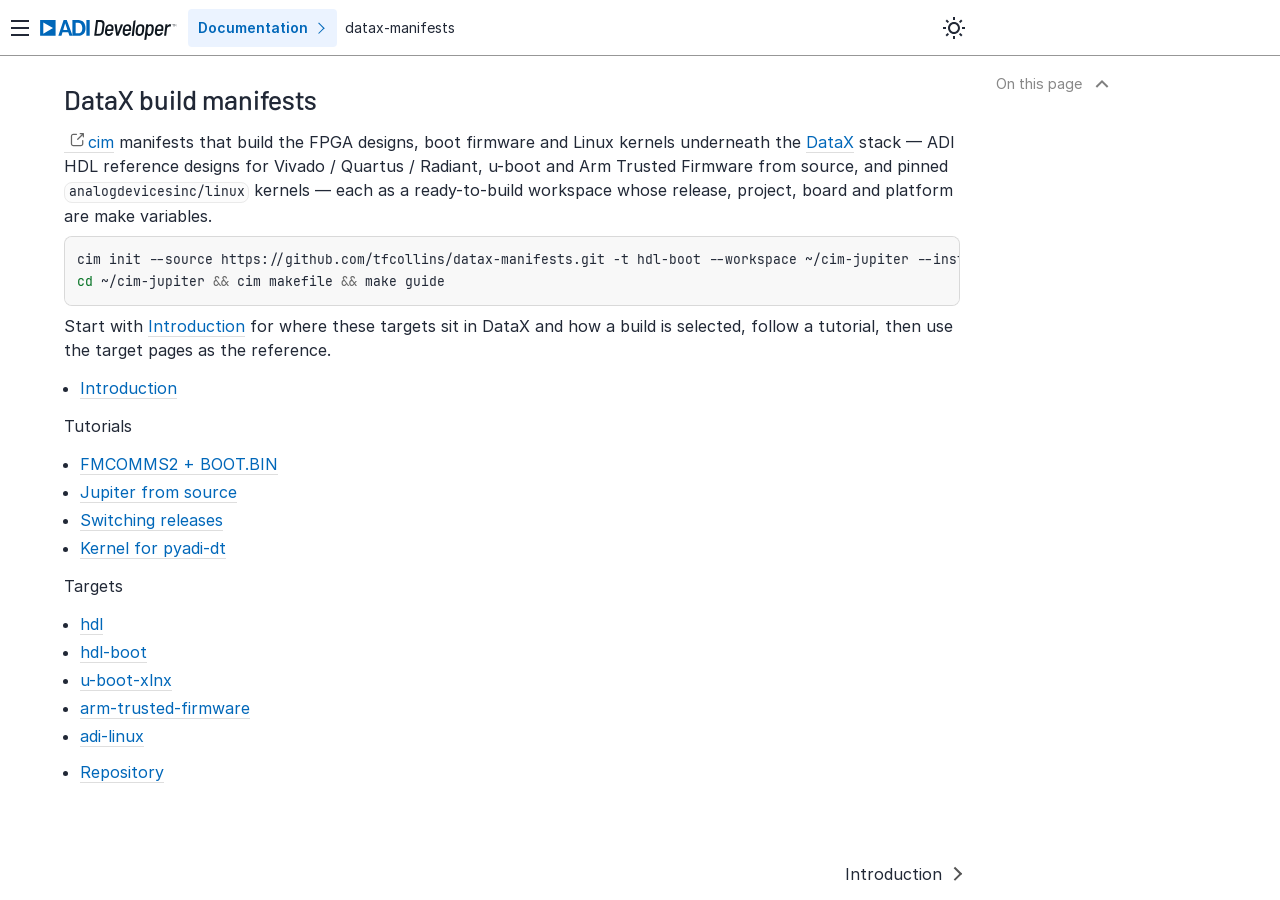
==== commit cf0ac5ff: "deploy: 31e36090ffc5a0ceb288a4f66c955ff826bf6c2e" ====
--- a/index.html
+++ b/index.html
@@ -8,9 +8,9 @@
 
     <title>DataX build manifests &#8212; datax-manifests main documentation</title>
     <link rel="stylesheet" type="text/css" href="_static/pygments.css?v=8e8a900e" />
-    <link rel="stylesheet" type="text/css" href="_static/app.min.css?v=b1d7a81a" />
+    <link rel="stylesheet" type="text/css" href="_static/app.min.css?v=7db40558" />
     <link rel="stylesheet" type="text/css" href="_static/css/diagrams.css?v=f154b667" />
-    <script async="async" src="_static/app.umd.js?v=daa30c51"></script>
+    <script async="async" src="_static/app.umd.js?v=2fe15c61"></script>
     <link rel="index" title="Index" href="genindex.html" />
     <link rel="search" title="Search" href="search.html" />
     <link rel="next" title="Introduction" href="introduction.html" />
--- a/_static/app.min.css
+++ b/_static/app.min.css
@@ -1 +1 @@
-﻿body{--is-dark-theme: 0;--is-light-theme: 1;--display-dark: none;--display-light: inline-block;--bg-color1: #ffffff;--bg-color2: #f8f8f8;--bg-color3: #f0f1f3;--bg-color1-faded1: #ffffff99;--bg-color1-faded2: #ffffffaa;--text-color1: #212836;--text-color2: #555;--text-color3: #888;--accent-color: #0067b9;--accent-color-code: #8e3dc7;--bg-banner: #00305b;--text-color-banner: #fff}body.dark{--is-dark-theme: 1;--is-light-theme: 0;--display-dark: inline-block;--display-light: none;--bg-color1: #101820;--bg-color2: #293038;--bg-color3: #3a424b;--bg-color1-faded1: #101820aa;--bg-color1-faded2: #101820cc;--text-color1: #e5e5e5;--text-color2: #ccc;--text-color3: #aaa;--accent-color: #92befc;--accent-color-code: #d4adf0;--bg-banner: #0088ff;--text-color-banner: #000}@media(prefers-color-scheme: dark){body:not(.light){--is-dark-theme: 1;--is-light-theme: 0;--display-dark: inline-block;--display-light: none;--bg-color1: #101820;--bg-color2: #293038;--bg-color3: #3a424b;--bg-color1-faded1: #10182099;--bg-color1-faded2: #101820aa;--text-color1: #e5e5e5;--text-color2: #ccc;--text-color3: #aaa;--accent-color: #92befc;--accent-color-code: #d4adf0;--bg-banner: #0088ff;--text-color-banner: #000}}:root{--subtle-box-shadow: 0 .2rem .5rem rgba(0,0,0,.05),0 0 .0625rem rgba(0,0,0,.1);--subtle-box-shadow-button: 0 .2rem .5rem rgba(0,0,0,.1),0 0 .0625rem rgba(0,0,0,.15);--subtle-box-shadow-hover: 0 .3rem .6rem rgba(0,0,0,.2),0 0 .085rem rgba(0,0,0,.2);color-scheme:light dark}html{scroll-behavior:smooth;box-sizing:border-box}*,*:before,*:after{box-sizing:inherit}body{--icon-search: url('data:image/svg+xml;charset=utf-8,<svg viewBox="0 0 24 24" fill="none" xmlns="http://www.w3.org/2000/svg"><path d="M18.031 16.617L22.314 20.899L20.899 22.314L16.617 18.031C15.0237 19.3082 13.042 20.0029 11 20C6.032 20 2 15.968 2 11C2 6.032 6.032 2 11 2C15.968 2 20 6.032 20 11C20.0029 13.042 19.3082 15.0237 18.031 16.617ZM16.025 15.875C17.2941 14.5699 18.0029 12.8204 18 11C18 7.132 14.867 4 11 4C7.132 4 4 7.132 4 11C4 14.867 7.132 18 11 18C12.8204 18.0029 14.5699 17.2941 15.875 16.025L16.025 15.875Z" fill="currentColor"></path></svg>');--icon-sun: url('data:image/svg+xml;charset=utf-8,<svg viewBox="0 0 24 24" fill="none" xmlns="http://www.w3.org/2000/svg"><path d="M12 18C8.68629 18 6 15.3137 6 12C6 8.68629 8.68629 6 12 6C15.3137 6 18 8.68629 18 12C18 15.3137 15.3137 18 12 18ZM12 16C14.2091 16 16 14.2091 16 12C16 9.79086 14.2091 8 12 8C9.79086 8 8 9.79086 8 12C8 14.2091 9.79086 16 12 16ZM11 1H13V4H11V1ZM11 20H13V23H11V20ZM3.51472 4.92893L4.92893 3.51472L7.05025 5.63604L5.63604 7.05025L3.51472 4.92893ZM16.9497 18.364L18.364 16.9497L20.4853 19.0711L19.0711 20.4853L16.9497 18.364ZM19.0711 3.51472L20.4853 4.92893L18.364 7.05025L16.9497 5.63604L19.0711 3.51472ZM5.63604 16.9497L7.05025 18.364L4.92893 20.4853L3.51472 19.0711L5.63604 16.9497ZM23 11V13H20V11H23ZM4 11V13H1V11H4Z" fill="currentColor"></path></svg>');--icon-moon: url('data:image/svg+xml;charset=utf-8,<svg viewBox="0 0 24 24" fill="none" xmlns="http://www.w3.org/2000/svg"><path d="M10 7C10 10.866 13.134 14 17 14C18.9584 14 20.729 13.1957 21.9995 11.8995C22 11.933 22 11.9665 22 12C22 17.5228 17.5228 22 12 22C6.47715 22 2 17.5228 2 12C2 6.47715 6.47715 2 12 2C12.0335 2 12.067 2 12.1005 2.00049C10.8043 3.27098 10 5.04157 10 7ZM4 12C4 16.4183 7.58172 20 12 20C15.0583 20 17.7158 18.2839 19.062 15.7621C18.3945 15.9187 17.7035 16 17 16C12.0294 16 8 11.9706 8 7C8 6.29648 8.08133 5.60547 8.2379 4.938C5.71611 6.28423 4 8.9417 4 12Z" fill="currentColor"></path></svg>');--icon-pencil: url('data:image/svg+xml;charset=utf-8,<svg viewBox="0 0 24 24" fill="none" xmlns="http://www.w3.org/2000/svg"><path d="M15.728 9.68602L14.314 8.27202L5 17.586V19H6.414L15.728 9.68602ZM17.142 8.27202L18.556 6.85802L17.142 5.44402L15.728 6.85802L17.142 8.27202ZM7.242 21H3V16.757L16.435 3.32202C16.6225 3.13455 16.8768 3.02924 17.142 3.02924C17.4072 3.02924 17.6615 3.13455 17.849 3.32202L20.678 6.15102C20.8655 6.33855 20.9708 6.59286 20.9708 6.85802C20.9708 7.12319 20.8655 7.37749 20.678 7.56502L7.242 21Z" fill="currentColor"></path></svg>');--icon-menu: url('data:image/svg+xml;charset=utf-8,<svg viewBox="0 0 24 24" fill="none" xmlns="http://www.w3.org/2000/svg"><path d="M3 4H21V6H3V4ZM3 11H21V13H3V11ZM3 18H21V20H3V18Z" fill="currentColor"></path></svg>');--icon-list: url('data:image/svg+xml;charset=utf-8,<svg viewBox="0 0 24 24" fill="none" xmlns="http://www.w3.org/2000/svg"><path d="M8 6H21V8H8V6ZM8 11H21V13H8V11ZM8 16H21V18H8V16ZM3 6H6V8H3V6ZM3 11H6V13H3V11ZM3 16H6V18H3V16Z" fill="currentColor"/></svg>');--icon-close: url('data:image/svg+xml;charset=utf-8,<svg viewBox="0 0 24 24" fill="none" xmlns="http://www.w3.org/2000/svg"><path d="M12 10.586L16.95 5.63599L18.364 7.04999L13.414 12L18.364 16.95L16.95 18.364L12 13.414L7.04999 18.364L5.63599 16.95L10.586 12L5.63599 7.04999L7.04999 5.63599L12 10.586Z" fill="currentColor"></path></svg>');--icon-arrow-up: url('data:image/svg+xml;charset=utf-8,<svg viewBox="0 0 24 24" fill="none" xmlns="http://www.w3.org/2000/svg"><path d="M12 10.8284L7.0502 15.7782L5.63599 14.364L12 8L18.364 14.364L16.9497 15.7782L12 10.8284Z" fill="currentColor"></path></svg>');--icon-arrow-right: url('data:image/svg+xml;charset=utf-8,<svg viewBox="0 0 24 24" fill="none" xmlns="http://www.w3.org/2000/svg"><path d="M13.1717 12L8.22192 7.05025L9.63614 5.63604L16 12L9.63614 18.364L8.22192 16.9497L13.1717 12Z" fill="currentColor"></path></svg>');--icon-arrow-left: url('data:image/svg+xml;charset=utf-8,<svg viewBox="0 0 24 24" fill="none" xmlns="http://www.w3.org/2000/svg"><path d="M10.8284 12L15.7782 16.9497L14.364 18.364L8 12L14.364 5.63604L15.7782 7.05025L10.8284 12Z" fill="currentColor"></path></svg>');--icon-abstract: url('data:image/svg+xml;charset=utf-8,<svg xmlns="http://www.w3.org/2000/svg" viewBox="0 0 24 24"><path d="M4 5h16v2H4V5m0 4h16v2H4V9m0 4h16v2H4v-2m0 4h10v2H4v-2z"/></svg>');--icon-info: url('data:image/svg+xml;charset=utf-8,<svg xmlns="http://www.w3.org/2000/svg" viewBox="0 0 24 24"><path d="M13 9h-2V7h2m0 10h-2v-6h2m-1-9A10 10 0 002 12a10 10 0 0010 10 10 10 0 0010-10A10 10 0 0012 2z"/></svg>');--icon-flame: url('data:image/svg+xml;charset=utf-8,<svg xmlns="http://www.w3.org/2000/svg" viewBox="0 0 24 24"><path d="M17.55 11.2c-.23-.3-.5-.56-.76-.82-.65-.6-1.4-1.03-2.03-1.66C13.3 7.26 13 4.85 13.91 3c-.91.23-1.75.75-2.45 1.32-2.54 2.08-3.54 5.75-2.34 8.9.04.1.08.2.08.33 0 .22-.15.42-.35.5-.22.1-.46.04-.64-.12a.83.83 0 01-.15-.17c-1.1-1.43-1.28-3.48-.53-5.12C5.89 10 5 12.3 5.14 14.47c.04.5.1 1 .27 1.5.14.6.4 1.2.72 1.73 1.04 1.73 2.87 2.97 4.84 3.22 2.1.27 4.35-.12 5.96-1.6 1.8-1.66 2.45-4.32 1.5-6.6l-.13-.26c-.2-.46-.47-.87-.8-1.25l.05-.01m-3.1 6.3c-.28.24-.73.5-1.08.6-1.1.4-2.2-.16-2.87-.82 1.19-.28 1.89-1.16 2.09-2.05.17-.8-.14-1.46-.27-2.23-.12-.74-.1-1.37.18-2.06.17.38.37.76.6 1.06.76 1 1.95 1.44 2.2 2.8.04.14.06.28.06.43.03.82-.32 1.72-.92 2.27h.01z"/></svg>');--icon-question: url('data:image/svg+xml;charset=utf-8,<svg xmlns="http://www.w3.org/2000/svg" viewBox="0 0 24 24"><path d="M15.07 11.25l-.9.92C13.45 12.89 13 13.5 13 15h-2v-.5c0-1.11.45-2.11 1.17-2.83l1.24-1.26c.37-.36.59-.86.59-1.41a2 2 0 00-2-2 2 2 0 00-2 2H8a4 4 0 014-4 4 4 0 014 4 3.2 3.2 0 01-.93 2.25M13 19h-2v-2h2M12 2A10 10 0 002 12a10 10 0 0010 10 10 10 0 0010-10c0-5.53-4.5-10-10-10z"/></svg>');--icon-warning: url('data:image/svg+xml;charset=utf-8,<svg xmlns="http://www.w3.org/2000/svg" viewBox="0 0 24 24"><path d="M13 14h-2v-4h2m0 8h-2v-2h2M1 21h22L12 2 1 21z"/></svg>');--icon-failure: url('data:image/svg+xml;charset=utf-8,<svg xmlns="http://www.w3.org/2000/svg" viewBox="0 0 24 24"><path d="M12 2c5.53 0 10 4.47 10 10s-4.47 10-10 10S2 17.53 2 12 6.47 2 12 2m3.59 5L12 10.59 8.41 7 7 8.41 10.59 12 7 15.59 8.41 17 12 13.41 15.59 17 17 15.59 13.41 12 17 8.41 15.59 7z"/></svg>');--icon-spark: url('data:image/svg+xml;charset=utf-8,<svg xmlns="http://www.w3.org/2000/svg" viewBox="0 0 24 24"><path d="M11.5 20l4.86-9.73H13V4l-5 9.73h3.5V20M12 2c2.75 0 5.1 1 7.05 2.95C21 6.9 22 9.25 22 12s-1 5.1-2.95 7.05C17.1 21 14.75 22 12 22s-5.1-1-7.05-2.95C3 17.1 2 14.75 2 12s1-5.1 2.95-7.05C6.9 3 9.25 2 12 2z"/></svg>');--icon-adi: url('data:image/svg+xml;charset=utf-8,<svg xmlns="http://www.w3.org/2000/svg" viewBox="0 0 24 24"><path d="M 4,20 V 4 H 19.9191 V 20 Z M 7.27826,6.49579 v 11.480597 l 9.9764,-5.868477 z"/></svg>');--icon-video: url('data:image/svg+xml;charset=utf-8,<svg xmlns="http://www.w3.org/2000/svg" viewBox="0 0 24 24"><path d="M 2,0 V 24 L 22.785156,12 Z"/></svg>');--icon-ez: url('data:image/svg+xml;charset=utf-8,<svg xmlns="http://www.w3.org/2000/svg" viewBox="0 0 24 24"><path d="m 5.018,3.999805 2.9857,1.67198 -0.38259,0.12626 c -0.52504,0.17328 -1.07049,0.66411 -1.3392,1.20509 -0.21723,0.43733 -0.22466,0.52591 -0.22466,2.67714 0,1.9911 0.0186,2.25967 0.17685,2.55622 0.33368,0.62518 0.60662,0.90561 1.13162,1.16268 0.43986,0.21538 0.65048,0.25744 1.28912,0.25744 h 0.76335 v 1.17569 c 0,0.64662 0.0259,1.24307 0.0575,1.32544 0.0316,0.0824 0.15482,0.14975 0.27381,0.14975 0.16824,0 0.43438,-0.29417 1.19697,-1.32305 l 0.98063,-1.32305 0.6044,-0.002 c 0.33242,-10e-4 0.76943,-0.0518 0.97113,-0.11227 0.51944,-0.15563 1.11066,-0.69784 1.37134,-1.25764 0.19223,-0.41283 0.22301,-0.62509 0.2238,-1.54373 4.8e-4,-0.5858 0.0209,-1.0755 0.0392,-1.06509 l 3.76425,2.1446 -13.88154,8.17493 z m 4.96824,10.1933 v -1.10454 H 9.00372 c -0.645,0 -1.09561,-0.0472 -1.31172,-0.13755 -0.38773,-0.162 -0.89188,-0.70517 -0.99433,-1.07129 -0.0398,-0.14224 -0.0724,-1.17459 -0.0724,-2.29412 0,-2.03183 4.8e-4,-2.03627 0.25107,-2.46256 0.34735,-0.5908 0.83662,-0.85105 1.6,-0.85105 0.58577,0 0.62661,0.0179 2.78,1.22032 1.20203,0.67117 2.41982,1.34968 2.70621,1.50779 l 0.52071,0.28749 0.0265,1.19398 c 0.0322,1.44936 -0.10361,1.86769 -0.74421,2.29242 -0.34684,0.22996 -0.52287,0.27384 -1.26196,0.31457 l -0.8589,0.0473 -0.76248,1.01409 c -0.41936,0.55776 -0.79252,1.04415 -0.82925,1.08087 -0.0367,0.0367 -0.0668,-0.43027 -0.0668,-1.03776 z m 4.80473,-5.32892 c -0.23381,-0.12276 -0.26035,-0.18758 -0.26035,-0.6358 0,-0.64661 -0.34513,-1.35097 -0.81944,-1.67237 -0.33149,-0.22462 -0.43408,-0.23909 -2.01345,-0.28402 -1.64292,-0.0467 -1.67019,-0.051 -2.13753,-0.33136 l -0.47337,-0.28402 1.93335,-0.0257 c 2.21309,-0.0294 2.66071,0.0504 3.28653,0.58612 0.52719,0.45125 0.77295,1.05819 0.79972,1.97499 0.0118,0.40328 0.004,0.75025 -0.0168,0.77104 -0.021,0.0208 -0.15541,-0.0237 -0.29861,-0.0989 z"/></svg>');--icon-download: url('data:image/svg+xml;charset=utf-8,<svg xmlns="http://www.w3.org/2000/svg" viewBox="0 0 24 24"><path d="m12 3.75c-0.41421 0-0.75 0.33579-0.75 0.75v8.5752l-2.4478-2.666c-0.28003-0.30477-0.754-0.32509-1.0591-0.04541-0.30573 0.28017-0.32607 0.75527-0.04541 1.0605l3.75 4.0825c0.4162 0.4531 0.6883 0.4531 1.1045 5e-6l3.75-4.0825c0.28066-0.30528 0.26032-0.78038-0.04541-1.0605-0.30508-0.27968-0.77906-0.25936-1.0591 0.04541l-2.4478 2.666v-8.5752c0-0.41421-0.33579-0.75-0.75-0.75zm-6.75 9c-0.41421 0-0.75 0.33579-0.75 0.75v4.5c0 1.2338 1.0163 2.25 2.25 2.25h10.5c1.2338 0 2.25-1.0162 2.25-2.25v-4.5c0-0.41421-0.33579-0.75-0.75-0.75s-0.75 0.33579-0.75 0.75v4.5c0 0.42314-0.32686 0.75-0.75 0.75h-10.5c-0.42311 0-0.75-0.32687-0.75-0.75v-4.5c0-0.41421-0.33579-0.75-0.75-0.75z"/></svg>');--icon-dokuwiki: url('data:image/svg+xml;charset=utf-8,<svg xmlns="http://www.w3.org/2000/svg" viewBox="0 0 24 24"><path d="m4.125 6.6639v0.87343h0.35948c0.34583 0 0.62103 0.0093 0.81727 0.02808 0.19624 0.01869 0.3276 0.0635 0.30331 0.05056l0.011216 0.0056 0.014092 0.0056c-0.034726-0.01518 0.13936 0.14409 0.28085 0.5308v0.0029l3.4628 9.1753h1.0335l1.6823-6.5016 1.9772 6.5016h1.011l2.5978-7.4116 0.0029-0.0056c0.32404-0.88079 0.52984-1.4198 0.55327-1.4716 0.30723-0.65963 0.68067-0.90994 1.2835-0.90994h0.35948v-0.87344h-10.397zm9.5488 0.27242c-0.0012 3.24e-4 -0.0016 0.0024-0.0029 0.0029-0.0019 5.57e-4 -0.0065-5.62e-4 -0.0085 0zm-7.757 0.03371 0.025279 0.01122c-0.00618-0.0033-0.013517-0.0024-0.019657-0.0056-0.00244-0.0011-0.00316-0.0046-0.00561-0.0056zm3.8139 0.56731h0.10672c0.35104 0 0.63203 0.0092 0.83692 0.02808 0.20489 0.01884 0.34452 0.05855 0.34544 0.05898-0.0056-0.0026 0.14159 0.14338 0.25276 0.51395l0.29489 0.99139-1.0813 4.1397-1.9856-5.367-0.00288-0.0085c-0.049149-0.11468-0.064592-0.19713-0.064592-0.22749 4.486e-4 -1.27e-4 0.016191-0.01595 0.084249-0.03371l0.00561-0.0029h0.00561c0.16681-0.04866 0.59203-0.09267 1.202-0.09267zm5.3389 0h0.50553c0.57108 0 0.95661 0.10642 1.1711 0.25838 0.21452 0.15195 0.30893 0.33527 0.30893 0.68527 0 0.25127-0.07539 0.63048-0.24153 1.1093l-1.3368 3.7493-1.6626-5.4175-0.0029-0.0085c-0.02775-0.07631-0.03931-0.14735-0.03931-0.21625 0-0.04174 0.0037-0.03192 0.0029-0.03089-8.73e-4 1e-3 0.01337-0.01596 0.08145-0.03371l0.0029-0.0029h0.0056c0.16681-0.04866 0.59484-0.09267 1.2048-0.09267z"/></svg>');--icon-link: url('data:image/svg+xml;charset=utf-8,<svg xmlns="http://www.w3.org/2000/svg" viewBox="0 0 24 24"><path d="m15.875 3.625a0.75 0.75 0 0 0-0.75 0.75 0.75 0.75 0 0 0 0.75 0.75h1.9395l-5.4697 5.4697a0.75 0.75 0 0 0 0 1.0605 0.75 0.75 0 0 0 1.0605 0l5.4697-5.4697v1.9395a0.75 0.75 0 0 0 0.75 0.75 0.75 0.75 0 0 0 0.75-0.75v-3.75a0.75 0.75 0 0 0-0.21973-0.53027 0.75 0.75 0 0 0-0.24316-0.1626 0.75 0.75 0 0 0-0.28711-0.057129zm-8.25 0.75c-1.648 0-3 1.352-3 3v9c0 1.648 1.352 3 3 3h9c1.648 0 3-1.352 3-3v-3.75a0.75 0.75 0 0 0-0.75-0.75 0.75 0.75 0 0 0-0.75 0.75v3.75c0 0.83737-0.66263 1.5-1.5 1.5h-9c-0.83732 0-1.5-0.66264-1.5-1.5v-9c0-0.83731 0.66269-1.5 1.5-1.5h3.75a0.75 0.75 0 0 0 0.75-0.75 0.75 0.75 0 0 0-0.75-0.75z"/></svg>');--icon-git: url('data:image/svg+xml;charset=utf-8,<svg xmlns="http://www.w3.org/2000/svg" viewBox="0 0 24 24"><path d="M 19.69733,11.287704 12.710855,4.3027635 c -0.401768,-0.401767 -1.055025,-0.401767 -1.456793,0 l -1.4506589,1.45066 1.8401599,1.84016 c 0.427836,-0.144147 0.918546,-0.04753 1.258976,0.292893 0.341962,0.343493 0.438571,0.837273 0.291358,1.26664 l 1.774221,1.7742195 c 0.429371,-0.147213 0.924681,-0.05213 1.266643,0.291361 0.478442,0.478439 0.478442,1.254373 0,1.734352 -0.478441,0.47844 -1.254375,0.47844 -1.73435,0 -0.360365,-0.360365 -0.449306,-0.889413 -0.266824,-1.334119 l -1.65461,-1.6546065 v 4.3519735 c 0.116544,0.05827 0.226953,0.134947 0.323562,0.231559 0.478441,0.47844 0.478441,1.254373 0,1.734347 -0.478442,0.47844 -1.25591,0.47844 -1.734351,0 -0.478442,-0.479974 -0.478442,-1.255907 0,-1.734347 0.118077,-0.11808 0.254555,-0.20702 0.401768,-0.266827 V 9.8876495 c -0.145679,-0.0598 -0.283691,-0.148746 -0.401768,-0.266826 -0.363432,-0.361894 -0.450839,-0.89554 -0.263757,-1.340247 L 9.0903411,6.4664835 4.3013241,11.255503 c -0.401768,0.4033 -0.401768,1.05502 0,1.456793 l 6.9864739,6.98494 c 0.401769,0.401767 1.055025,0.401767 1.456793,0 l 6.954272,-6.952739 c 0.401768,-0.400233 0.401768,-1.053493 -0.0015,-1.456794"/></svg>');--icon-book: url('data:image/svg+xml;charset=utf-8,<svg xmlns="http://www.w3.org/2000/svg" viewBox="0 0 24 24"><path d="M 7.6155,21 Q 6.53075,21 5.7655,20.2345 5,19.46925 5,18.3845 V 6 Q 5,4.74225 5.87125,3.87125 6.74225,3 8,3 h 11 v 13.76925 q -0.6635,0 -1.1395,0.476 -0.476,0.476 -0.476,1.13925 0,0.6635 0.476,1.1395 Q 18.3365,20 19,20 v 1 z M 6,16.3635 q 0.33075,-0.2905 0.7345,-0.44225 0.404,-0.152 0.881,-0.152 h 0.769 V 4 H 8 Q 7.18275,4 6.59125,4.59125 6,5.18275 6,6 Z M 9.3845,15.76925 H 18 V 4 H 9.3845 Z M 6,16.3635 V 4.3845 Z M 7.6155,20 h 9.36325 q -0.2845,-0.33075 -0.43925,-0.73175 -0.155,-0.401 -0.155,-0.88375 0,-0.4575 0.152,-0.871 0.152,-0.4135 0.44225,-0.74425 H 7.6155 q -0.6885,0 -1.152,0.476 Q 6,17.72125 6,18.3845 6,19.073 6.4635,19.5365 6.927,20 7.6155,20 Z"/></svg>');--icon-branch: url('data:image/svg+xml;charset=utf-8,<svg viewBox="0 0 24 24" fill="none" xmlns="http://www.w3.org/2000/svg"><path d="M7.10508 15.2101C8.21506 15.6501 9 16.7334 9 18C9 19.6569 7.65685 21 6 21C4.34315 21 3 19.6569 3 18C3 16.6938 3.83481 15.5825 5 15.1707V8.82929C3.83481 8.41746 3 7.30622 3 6C3 4.34315 4.34315 3 6 3C7.65685 3 9 4.34315 9 6C9 7.30622 8.16519 8.41746 7 8.82929V11.9996C7.83566 11.3719 8.87439 11 10 11H14C15.3835 11 16.5482 10.0635 16.8949 8.78991C15.7849 8.34988 15 7.26661 15 6C15 4.34315 16.3431 3 18 3C19.6569 3 21 4.34315 21 6C21 7.3332 20.1303 8.46329 18.9274 8.85392C18.5222 11.2085 16.4703 13 14 13H10C8.61653 13 7.45179 13.9365 7.10508 15.2101ZM6 17C5.44772 17 5 17.4477 5 18C5 18.5523 5.44772 19 6 19C6.55228 19 7 18.5523 7 18C7 17.4477 6.55228 17 6 17ZM6 5C5.44772 5 5 5.44772 5 6C5 6.55228 5.44772 7 6 7C6.55228 7 7 6.55228 7 6C7 5.44772 6.55228 5 6 5ZM18 5C17.4477 5 17 5.44772 17 6C17 6.55228 17.4477 7 18 7C18.5523 7 19 6.55228 19 6C19 5.44772 18.5523 5 18 5Z" fill="currentColor"></path></svg>');--icon-edit: url('data:image/svg+xml;charset=utf-8,<svg viewBox="0 0 24 24" version="1.1" id="svg1" xmlns="http://www.w3.org/2000/svg" xmlns:svg="http://www.w3.org/2000/svg"><path d="M 5,19 H 6.2615 L 16.498,8.7635 15.2365,7.502 5,17.7385 Z M 3.5,20.5 V 17.1155 L 16.6905,3.93075 Q 16.91725,3.72475 17.19125,3.6125 17.4655,3.5 17.76625,3.5 q 0.30075,0 0.5825,0.10675 0.282,0.10675 0.49925,0.3395 l 1.22125,1.2365 Q 20.302,5.4 20.401,5.68275 20.5,5.9655 20.5,6.24825 20.5,6.55 20.397,6.824 20.294,7.09825 20.06925,7.325 L 6.8845,20.5 Z M 19.0095,6.24625 17.75375,4.9905 Z M 15.85625,8.14375 15.2365,7.502 16.498,8.7635 Z" /></svg>');--icon-filter: url('data:image/svg+xml;charset=utf-8,<svg xmlns="http://www.w3.org/2000/svg" height="24px" viewBox="0 -960 960 960" width="24px"><path d="M470.77-200q-13.15 0-21.96-8.81T440-230.77v-223.08L224.15-726.77q-8.07-10.77-2.19-22Q227.85-760 240.77-760h478.46q12.92 0 18.81 11.23 5.88 11.23-2.19 22L520-453.85v223.08q0 13.15-8.81 21.96T489.23-200h-18.46ZM480-468l198-252H282l198 252Zm0 0Z"/></svg>');--icon-copy: url('data:image/svg+xml;charset=utf-8,<svg xmlns="http://www.w3.org/2000/svg" height="20px" viewBox="0 -960 960 960" width="20px"><path d="m200-880c-22 0-40.818 7.8489-56.484 23.516-15.667 15.667-23.516 34.484-23.516 56.484v440c0 22 7.8489 40.818 23.516 56.484 15.667 15.667 34.484 23.516 56.484 23.516h40v-80h-40v-440h360v40h80v-40c0-22-7.8489-40.818-23.516-56.484-15.667-15.667-34.484-23.516-56.484-23.516h-360zm200 200c-22 0-40.818 7.849-56.484 23.516-15.667 15.667-23.516 34.484-23.516 56.484v440c0 22 7.849 40.818 23.516 56.484 15.667 15.667 34.484 23.516 56.484 23.516h360c22 0 40.818-7.849 56.484-23.516 15.667-15.667 23.516-34.484 23.516-56.484v-440c0-22-7.849-40.818-23.516-56.484-15.667-15.667-34.484-23.516-56.484-23.516h-360zm0 80h360v440h-360v-440z"/></svg>');--icon-doxygen: url('data:image/svg+xml;charset=utf-8,<svg xmlns="http://www.w3.org/2000/svg" height="20px" viewBox="0 -960 960 960" width="20px"> <path d="m480-864c-6.9235 0-13.849 1.7416-20.057 5.2251-61.331 34.432-245.98 138.08-307.31 172.51-12.416 6.967-20.061 19.838-20.061 33.772v345c0 13.934 7.6452 26.787 20.043 33.754 61.368 34.432 245.98 138.08 307.33 172.51 12.398 6.9669 27.688 6.9669 40.104 0 61.368-34.432 245.98-138.08 307.33-172.51 12.416-6.967 20.061-19.842 20.061-33.776v-345c0-13.934-7.6449-26.805-20.061-33.754-61.368-34.432-245.98-138.08-307.33-172.51-6.1989-3.4835-13.123-5.2251-20.047-5.2251zm0 127.99c93.767 0 175.78 50.547 220.37 125.83l-111.12 63.497c-22.503-36.765-63.033-61.322-109.25-61.322-70.657 0-128 57.345-128 128 0 70.639 57.363 128 128 128 46.992 0 88.082-25.402 110.34-63.194l112.14 61.701c-44.08 77.298-127.21 129.49-222.49 129.49-141.3 0-256-114.71-256-256 0-141.3 114.71-256 256-256z"/></svg>');--icon-home: url('data:image/svg+xml;charset=utf-8,<svg xmlns="http://www.w3.org/2000/svg" viewBox="0 0 24 24"><path d="M12.5812 2.68627C12.2335 2.43791 11.7664 2.43791 11.4187 2.68627L1.9187 9.47198L3.08118 11.0994L11.9999 4.7289L20.9187 11.0994L22.0812 9.47198L12.5812 2.68627ZM19.5812 12.6863L12.5812 7.68627C12.2335 7.43791 11.7664 7.43791 11.4187 7.68627L4.4187 12.6863C4.15591 12.874 3.99994 13.177 3.99994 13.5V20C3.99994 20.5523 4.44765 21 4.99994 21H18.9999C19.5522 21 19.9999 20.5523 19.9999 20V13.5C19.9999 13.177 19.844 12.874 19.5812 12.6863ZM5.99994 19V14.0146L11.9999 9.7289L17.9999 14.0146V19H5.99994Z"></path></svg>');--icon-checkmark: url('data:image/svg+xml;charset=utf-8,<svg xmlns="http://www.w3.org/2000/svg" viewBox="0 0 24 24"><path d="M12 22C6.477 22 2 17.523 2 12C2 6.477 6.477 2 12 2C17.523 2 22 6.477 22 12C22 17.523 17.523 22 12 22ZM12 20C14.1217 20 16.1566 19.1571 17.6569 17.6569C19.1571 16.1566 20 14.1217 20 12C20 9.87827 19.1571 7.84344 17.6569 6.34315C16.1566 4.84285 14.1217 4 12 4C9.87827 4 7.84344 4.84285 6.34315 6.34315C4.84285 7.84344 4 9.87827 4 12C4 14.1217 4.84285 16.1566 6.34315 17.6569C7.84344 19.1571 9.87827 20 12 20ZM11.003 16L6.76 11.757L8.174 10.343L11.003 13.172L16.659 7.515L18.074 8.929L11.003 16Z"/></svg>');--icon-heart: url('data:image/svg+xml;charset=utf-8,<svg xmlns="http://www.w3.org/2000/svg" viewBox="0 0 24 24" fill="currentColor"><path d="M20.2426 4.75736C22.5053 7.02472 22.583 10.637 20.4786 12.993L11.9999 21.485L3.52138 12.993C1.41705 10.637 1.49571 7.01901 3.75736 4.75736C6.02157 2.49315 9.64519 2.41687 12.001 4.52853C14.35 2.42 17.98 2.49 20.2426 4.75736ZM5.17157 6.17157C3.68183 7.66131 3.60704 10.0473 4.97993 11.6232L11.9999 18.6543L19.0201 11.6232C20.3935 10.0467 20.319 7.66525 18.827 6.1701C17.3397 4.67979 14.9458 4.60806 13.3743 5.98376L9.17157 10.1869L7.75736 8.77264L10.582 5.946L10.5002 5.87701C8.92545 4.61197 6.62322 4.71993 5.17157 6.17157Z"></path></svg>');--icon-cookie: url('data:image/svg+xml;charset=utf-8,<svg xmlns="http://www.w3.org/2000/svg" viewBox="0 0 24 24" fill="currentColor"><path d="M21.1634 10.9711C21.5132 10.8204 21.9579 11.0073 21.9811 11.3875C22.1494 14.1467 21.1794 16.9625 19.071 19.0709C15.1657 22.976 8.83405 22.9761 4.92886 19.0709C1.02367 15.1657 1.02377 8.83405 4.92885 4.9288C7.03704 2.82061 9.8525 1.85015 12.6115 2.01806C12.9916 2.04119 13.1787 2.48598 13.028 2.83576C12.4774 4.11367 12.7239 5.65275 13.7677 6.69657C14.3307 7.25963 15.038 7.58971 15.7706 7.68848C16.0483 7.72594 16.2738 7.95144 16.3113 8.2292C16.4101 8.96178 16.7402 9.66905 17.3032 10.2321C18.347 11.2759 19.8857 11.5218 21.1634 10.9711ZM19.7845 13.8397C19.8558 13.5362 19.6123 13.2603 19.3017 13.2337C18.0569 13.1271 16.8417 12.599 15.889 11.6463C15.3166 11.0739 14.8979 10.4061 14.6309 9.69455C14.5744 9.54422 14.4556 9.42534 14.3052 9.36892C13.5936 9.10186 12.9259 8.68322 12.3535 8.11078C11.4005 7.15778 10.8715 5.94208 10.7648 4.69683C10.7381 4.38618 10.4621 4.14264 10.1586 4.2141C8.76039 4.54327 7.43341 5.25267 6.34306 6.34301C3.21903 9.46721 3.21893 14.5326 6.34307 17.6567C9.46721 20.7809 14.5326 20.7808 17.6568 17.6567C18.7474 16.566 19.4557 15.2384 19.7845 13.8397ZM9.8786 14.1212C10.4644 14.707 10.4644 15.6567 9.8786 16.2425C9.29281 16.8283 8.34307 16.8283 7.75728 16.2425C7.17149 15.6567 7.17149 14.707 7.75728 14.1212C8.34306 13.5354 9.29281 13.5354 9.8786 14.1212ZM10.2321 8.11078C10.8179 8.69657 10.8179 9.64631 10.2321 10.2321C9.64636 10.8179 8.69661 10.8179 8.11083 10.2321C7.52504 9.64631 7.52504 8.69656 8.11083 8.11078C8.69661 7.52499 9.64636 7.52499 10.2321 8.11078ZM15.889 13.7676C16.4748 14.3534 16.4748 15.3032 15.889 15.889C15.3032 16.4747 14.3535 16.4747 13.7677 15.889C13.1819 15.3032 13.1819 14.3534 13.7677 13.7676C14.3535 13.1818 15.3032 13.1818 15.889 13.7676Z"></path></svg>');--color-admonition-title--caution: #ff9100;--color-admonition-title-background--caution: rgba(255, 145, 0, 0.2);--color-admonition-title--warning: #ff9100;--color-admonition-title-background--warning: rgba(255, 145, 0, 0.2);--color-admonition-title--danger: #ff5252;--color-admonition-title-background--danger: rgba(255, 82, 82, 0.2);--color-admonition-title--attention: #ff5252;--color-admonition-title-background--attention: rgba(255, 82, 82, 0.2);--color-admonition-title--error: #ff5252;--color-admonition-title-background--error: rgba(255, 82, 82, 0.2);--color-admonition-title--hint: #00c852;--color-admonition-title-background--hint: rgba(0, 200, 82, 0.2);--color-admonition-title--tip: #00c852;--color-admonition-title-background--tip: rgba(0, 200, 82, 0.2);--color-admonition-title--important: #00bfa5;--color-admonition-title-background--important: rgba(0, 191, 165, 0.2);--color-admonition-title--note: #00b0ff;--color-admonition-title-background--note: rgba(0, 176, 255, 0.2);--color-admonition-title--video: #00b0ff;--color-admonition-title-background--video: rgba(0, 176, 255, 0.2);--color-admonition-title--seealso: #448aff;--color-admonition-title-background--seealso: rgba(68, 138, 255, 0.2);--color-admonition-title--admonition-todo: #808080;--color-admonition-title-background--admonition-todo: rgba(128, 128, 128, 0.2);--color-admonition-title: #651fff;--color-admonition-title-background: rgba(101, 31, 255, 0.2);--icon-admonition-default: var(--icon-abstract);--color-topic-title: #14B8A6;--color-topic-title-background: rgba(20, 184, 166, 0.2);--icon-topic-default: var(--icon-pencil);--color-link-title--adi: #0067b9;--color-link-title-background--adi: rgba(0, 103, 185, 0.2);--color-link-title--ez: #2eb251;--color-link-title-background--ez: rgba(46, 178, 81, 0.2);--color-link-title--git: #f05133;--color-link-title-background--git: rgba(240, 81, 51, 0.2);--color-link-title--link: #666666;--color-link-title-background--link: rgba(102, 102, 102, 0.2);--color-link-title--dokuwiki: #666666;--color-link-title-background--dokuwiki: rgba(102, 102, 102, 0.2);--color-link-title--download: #666666;--color-link-title-background--download: rgba(102, 102, 102, 0.2);--color-link-title--doxygen: #659ad2;--color-link-title-background--doxygen: rgba(101, 154, 210, 0.2);--color-link-title: #14B8A6;--color-link-title-background: rgba(20, 184, 166, 0.2);--icon-link-default: var(--icon-adi)}body{margin:0;overflow-x:hidden}@media screen{body{background-color:var(--bg-color1);color:var(--text-color1)}}.body ol p,.body ul p{margin:.25em 0}svg{display:block;margin:0 auto;max-width:100%}.body table{margin:0 auto;line-height:1.5em}@media(min-width: 65em){#hdl-component-diagram svg{float:right;margin:-2.5em 0 0 1em;max-width:45%}}@media print{#hdl-component-diagram svg{float:right;margin:-3em 0 0 1em;max-width:45%}}@font-face{font-family:"Barlow";font-display:fallback;src:url("fonts/barlow/Barlow-Medium.woff2") format("woff2");font-weight:500;font-style:normal}@font-face{font-family:"Barlow";font-display:fallback;src:url("fonts/barlow/Barlow-SemiBold.woff2") format("woff2");font-weight:600;font-style:normal}@font-face{font-family:"Inter";font-display:fallback;src:url("fonts/inter/Inter-Regular.woff2") format("woff2");font-weight:normal;font-style:normal}@font-face{font-family:"Inter";font-display:fallback;src:url("fonts/inter/Inter-SemiBold.woff2") format("woff2");font-weight:600;font-style:normal}@font-face{font-family:"JetBrainsMono";font-display:fallback;src:url("fonts/jetbrains-mono/JetBrainsMono-Regular.woff2") format("woff2");font-weight:normal;font-style:normal;size-adjust:75%}@font-face{font-family:"JetBrainsMono";font-display:fallback;src:url("fonts/jetbrains-mono/JetBrainsMono-Bold.woff2") format("woff2");font-weight:700;font-style:normal;size-adjust:75%}body{font-family:Inter,sans-serif}pre,code{font-family:JetBrainsMono,monospace}.body :is(h1,h2,h3,h4,h5,h6){font-family:Barlow,sans-serif;font-weight:500;margin:0;padding:1em 0 .4em 0}.body h1{font-size:1.7em}.body h2{font-size:1.6em}.body h3{font-size:1.4em}.body h4{font-size:1.3em}.body h5{font-size:1.25em}.body h6{font-size:1.2em}.sphinxsidebar .caption-text{font-family:Barlow,sans-serif;font-weight:600;font-size:1.1em}.bold{font-weight:600}input,textarea,select,button,summary{background:none;outline:none;border:none;font-size:1em}a,input,textarea,select,button,summary,label{-webkit-tap-highlight-color:rgba(0,0,0,0)}video{max-width:100%}.body ul{padding-left:1em}.body .admonition ul{padding-left:1.75em}@media screen{section,#top-anchor,aside,a,.literal-block-wrapper{scroll-margin-top:3.5rem}.body>section,.body>section>span{scroll-margin-top:calc(3.5rem + 1.75em)}span{scroll-margin-top:2.5rem}}code.literal{border:1px solid rgba(125,125,125,.15);background:rgba(125,125,125,.025);border-radius:.5rem;padding:0em .2em .1em .2em}@media screen{code.literal,.highlight pre{font-size:1.1em}}@media print{code.literal{font-size:.9em}}.math{font-size:.8em}a{overflow-wrap:anywhere}.highlight{padding:.75em;margin-bottom:.5em;border-radius:.5rem;overflow-x:auto}.highlight .hll{box-sizing:content-box;width:100%;display:block;margin:0 -0.75rem;padding:0 .75rem}.math-wrapper,.table-wrapper{width:100%;overflow-x:auto}img{display:block;margin:0 auto;max-width:100%}@media print{img{break-inside:avoid}}@media(min-width: 65em){.body img,.body figure,.body .svg{display:block;margin:0 auto;max-width:100%}.body img.align-left,.body figure.align-left,.body .svg.align-left{float:left;clear:left;margin-right:.5em;max-width:45%}.body img.align-right,.body figure.align-right,.body .svg.align-right{float:right;clear:right;margin-left:.5em;max-width:45%}}@media print{.body img,.body figure,.body .svg{display:block;margin:0 auto;max-width:100%;padding:.5em}.body img.align-left,.body figure.align-left,.body .svg.align-left{float:left;clear:left;margin-right:.5em;max-width:45%}.body img.align-right,.body figure.align-right,.body .svg.align-right{float:right;clear:right;margin-left:.5em;max-width:45%}}.clear-both{clear:both}.clear-left{clear:both}.clear-right{clear:both}@media print{.break-after{break-after:always;display:block}.break-before{break-before:always;display:block}}body .body img,body .body svg{border-radius:.5rem}@media(prefers-color-scheme: dark){body:not(.light) .body img:not(.no-background),body:not(.light) .body svg:not(.no-background):not(.flowchart){background:#fff}}body.dark .body img:not(.no-background),body.dark .body svg:not(.no-background):not(.flowchart){background:#fff}.toctree-wrapper li{margin:.5em 0}table.regmap td.description{font-size:.8em}@media screen{table.regmap td:not(.description) code.literal{font-size:1em}}pre{margin:0}#hdl-parameters table p,#hdl-interfaces table p{white-space:break-spaces}aside.footnote p{display:inline;margin:.5em 0 0 0}aside.footnote .label{padding:.15em .3em 0 0;white-space:nowrap;float:left}iframe{border:none}@media screen{.iframe-video p,.embed-video p{text-align:center}}.iframe-video iframe{box-shadow:0 .2rem .5rem rgba(0,0,0,.05),0 0 .0625rem rgba(0,0,0,.1);border-radius:.5rem;overflow:hidden;display:block;margin:0 auto;width:59rem;height:33.1875rem}@media(max-width: 80em){.iframe-video{width:100%;overflow:hidden}}@media(min-width: 65em)and (max-width: 80em){.iframe-video iframe{width:calc(100vw - 20rem);height:calc(56.25vw - 11.25rem)}}@media(max-width: 65em){.iframe-video iframe{width:calc(100vw - 2rem);height:calc(56.25vw - 1.125rem)}}@media(min-width: 80em){.iframe-video.align-left,.embed-video.align-left{float:left;clear:left;margin-right:1em}.iframe-video.align-right,.embed-video.align-right{float:right;clear:right;margin-left:1em}.iframe-video.align-left iframe,.iframe-video.align-right iframe,.iframe-video.align-left video,.iframe-video.align-right video,.embed-video.align-left iframe,.embed-video.align-right iframe,.embed-video.align-left video,.embed-video.align-right video{width:24rem;height:13.49rem}}.esd-warning{border-radius:.5em;align-items:center;padding:.25rem .5em !important;font-size:.9em;text-align:justify}.esd-warning .icon{width:7rem;height:7rem;margin-right:.5rem;flex-shrink:0;background:url(esd-warning.svg);print-color-adjust:exact;-webkit-print-color-adjust:exact;background-size:contain;margin:0 auto}@media(min-width: 40em){.esd-warning{display:flex}}@media print{.esd-warning{display:flex}}@media screen{.esd-warning{color:#000 !important;background:#ff0}}@media print{.ewarning{break-inside:avoid;border:1px solid #ff0}}.image-reference,.svg p{text-align:center}.image-reference:not(:has(.align-left,.align-right)){display:inline-block;width:100%}img{page-break-inside:avoid}.only-dark,.only-light,#badges img{background:none !important}#badges img{display:inline-block !important}.flex.badges{justify-content:center;max-width:40rem;margin:0 auto}.flex.badges a{width:inherit;padding:.25em}.flex.badges a:before{display:none}.only-light{display:var(--display-light) !important}.only-dark{display:var(--display-dark) !important}figcaption p{text-align:center !important}.red{color:red}.green{color:green}hr{border-top:1px dashed var(--text-color2);border-bottom:None}.tab-set>input{display:none}.tab-set{display:flex;flex-wrap:wrap}.tab-set>label:hover{color:var(--accent-color);border-bottom:2px solid var(--accent-color)}.tab-content{width:100%}@media print{.tab-set>label{font-weight:bold;margin-bottom:.25em}}@media screen{.tab-set>label{cursor:pointer;user-select:none;padding:.5em .5em;margin:0 .25em;border-bottom:2px solid rgba(0,0,0,0)}.tab-set>input:checked+label{color:var(--accent-color);border-bottom:2px solid var(--accent-color)}.tab-content{display:none;order:99;border-top:1px solid rgba(125,125,125,.5);border-bottom:1px solid rgba(125,125,125,.5);padding:.5em .5em 0}}.tab-set>input:checked+label+.tab-content{display:block}.body .card{border-radius:.5rem;padding:.75em;margin:.25em;display:flex;flex-direction:column;justify-content:space-between}@media screen{.body .card{border:1px solid rgba(125,125,125,.25);background:var(--bg-color1);box-shadow:var(--subtle-box-shadow)}}@media print{.body .card{border:1px solid var(--text-color3)}}@media print{.body .card .link-overlay{margin-top:.5em;text-align:right}}@media screen{.body .card{position:relative}.body .card .link-overlay,.body .card .link-overlay>a{position:absolute;top:0;right:0;bottom:0;left:0;z-index:1}.body .card .link-overlay>a{font-size:0;border:none !important;border-radius:.5rem}.body .card.link:hover{border:1px solid var(--accent-color)}}.body .card .header{font-weight:bold}.body .card img{max-height:10em}@media(min-width: 65em){.body .flex{display:flex;flex-wrap:wrap}}.body .grid-repeat{display:grid;grid-template-rows:auto}@media(max-width: 65em){.body .grid-flex{display:flex;flex-wrap:wrap}.body .grid-flex>*{flex:1 1 calc(50% - .5em)}}@media(min-width: 65em){.body .grid-flex{display:grid;grid-template-rows:auto}}@media print{.body .flex{display:flex;flex-wrap:wrap}.body .grid-repeat,.body .grid-flex{display:grid;grid-template-rows:auto}}.body .highlight-added,.body .highlight-modified,.body .highlight-deleted{animation:highlight-change 3s ease-out;border-radius:4px}.body .highlight-added{--hl-color: rgba(120, 220, 140, 0.35)}.body .highlight-modified{--hl-color: rgba(255, 220, 100, 0.35)}.body .highlight-deleted{--hl-color: rgba(255, 120, 120, 0.35)}@keyframes highlight-change{0%{background-color:var(--hl-color)}100%{background-color:rgba(0,0,0,0)}}@media screen{header{position:sticky}}header{z-index:8;width:100%;top:0;print-color-adjust:exact;-webkit-print-color-adjust:exact}header label,header button{cursor:pointer}header #right span{display:flex;align-items:center}header #right span.reverse{flex-direction:row-reverse}header .icon:before{content:"";display:block;width:1.5rem;height:1.5rem;margin:.5rem .25rem;background-color:var(--text-color1);mask-repeat:no-repeat}header #search:before{mask-image:var(--icon-search)}header #theme:before{mask-image:var(--icon-sun)}header #left{margin:0 .25rem;display:flex;align-items:center}header #right{margin-right:.25rem}header #show-sidebar:before{mask-image:var(--icon-menu);transition:transform .25s ease}header #show-localtoc:before{mask-image:var(--icon-list);transition:transform .25s ease}header button,header label{border-radius:.5rem}header button:hover,header label:hover{background-color:var(--bg-color2)}header button:focus-visible,header label:focus-visible{outline:.125em solid var(--accent-color)}@media(min-width: 105em){header #right{margin-left:calc(50vw - 20rem - 10vw + 1rem);width:calc(40rem + 20vw - 1rem)}}@media screen{header{border-bottom:1px solid rgba(125,125,125,.8)}}.repotoc-tree.overlay{position:sticky;top:3.5rem;pointer-events:none;height:0;opacity:0;z-index:7;width:0;transition:opacity .25s ease;overflow-y:visible}.repotoc-tree.overlay root{background:var(--bg-color1);overflow-y:auto;padding-top:1em;height:calc(100vh - 3.5rem);width:100vw;display:flex;flex-direction:column}.repotoc-tree.overlay a{cursor:pointer;display:block;width:fit-content;padding:0 .5em 0 .5em;transition:padding .25s ease}.repotoc-tree.overlay a:hover{color:var(--accent-color);border-color:var(--accent-color)}.repotoc-tree.overlay a.current{color:var(--accent-color)}#input-show-toc:checked~header #show-sidebar:before{mask-image:var(--icon-close);transform:rotate(90deg)}#input-show-localtoc:checked~header #show-localtoc:before{mask-image:var(--icon-close);transform:rotate(90deg)}.dark header #theme:before{mask-image:var(--icon-moon);transform:none}@media(prefers-color-scheme: dark){header #theme:before{mask-image:var(--icon-moon);transform:none}.light header #theme:before{mask-image:var(--icon-sun);transform:scale(1.1)}}@media(min-width: 65em){header #show-localtoc{display:none}}@media screen and (max-width: 65em){header{border-bottom:1px solid rgba(125,125,125,.8)}}@media(max-width: 65em){header{display:flex;width:100%}}@media screen and (max-width: 65em){header{background:var(--bg-color1-faded1)}}header{display:flex;height:3.5rem}header #right{display:flex;justify-content:space-between}header #logo-org{display:inline-block;width:8.75rem;height:1.25rem;margin:.9rem 0 .65rem 0;background:url("./logo-org.svg") no-repeat center top;background-size:100% auto;flex-shrink:0}header .vertical-divider{padding-left:.25rem;height:1.75rem}header #logo{font-size:.875em;margin-left:.25rem;padding:0 .25rem;min-height:2rem;border-radius:.5rem;overflow:hidden;display:flex;align-items:center;line-height:1rem}header #logo div{transition:margin .25s ease,opacity .25s ease}body.dark #logo-org{background-position:center bottom}@media(prefers-color-scheme: dark){body:not(.light) #logo-org{background-position:center bottom}}@media(max-width: 65em){header{backdrop-filter:blur(1em)}header .vertical-divider{border-right:1px solid rgba(125,125,125,.8)}}@media(min-width: 65em){header{background:var(--bg-color1)}header #right{text-align:right}}@media(min-width: 105em){header #left{display:none}}@media(min-width: 65em)and (max-width: 105em){header #right{width:calc(75vw - 1rem)}}@media(max-width: 65em){header #right{width:100%}}@media(min-width: 65em)and (max-width: 105em){.repotoc-tree.overlay root{padding-left:9rem}}@media(min-width: 105em){.repotoc-tree.overlay root{padding-left:calc(40vw - 12.5em)}}@media(max-width: 65em){.repotoc-tree.overlay{display:none}}header #show-repotoc{color:var(--accent-color);font-weight:bold;font-size:.875em;display:flex;margin:0 0 0 .25em;align-items:center;border-radius:.5rem;padding:.75em 1em .75em .75em;user-select:none;background-color:rgba(57.3%,74.5%,98.8%,.18)}header #show-repotoc:hover{background-color:rgba(57.3%,74.5%,98.8%,.5)}header #show-repotoc:after{border:2px solid var(--accent-color);border-width:0 1px 1px 0;display:block;content:"";transition:transform ease .125s,margin ease .125s;width:.6em;height:.6em;transform:rotate(-45deg);margin-top:1px;margin-left:.5em}@media print{header #show-repotoc{display:none}header #logo{margin-left:.5em}}@media(max-width: 65em){header #show-repotoc{display:none}header #logo{margin-left:.25em}}#input-show-repotoc:checked~header #show-repotoc:after{transform:rotate(45deg);margin-top:-5px;margin-left:calc(.5em + 2px);margin-right:-2px}@media(min-width: 65em){#input-show-repotoc:checked~header #logo div{margin-top:6em;opacity:0}}#input-show-repotoc:checked~div.repotoc-tree{pointer-events:initial;opacity:1}#input-show-repotoc:checked~div.repotoc-tree a{padding:.75em .5em}body:has(>#input-show-repotoc:checked){overflow-y:hidden}.body{width:100%;padding:0 1rem;overflow-x:auto}.body p,.body div.line{line-height:1.5em;margin:.25em 0 .75em 0}.body p{margin:.25em 0 .5em 0}.body div.line{margin:.25em 0}.body-header:has(.empty){display:none}.bodywrapper{transition:ease opacity .2s,ease transform .2s}.bodywrapper.fetch{pointer-events:none;user-select:none;opacity:0}@media not (prefers-reduced-motion: reduce){.bodywrapper.fetch{transform:perspective(16rem) scale3d(0.99, 0.99, 0.99)}}@media(min-width: 65em){.body{min-height:calc(100vh - 7rem)}.body-header+.body{min-height:calc(100vh - 8.5rem)}}@media(max-width: 65em){.body{min-height:calc(100vh - 11.25rem)}}@media(max-width: 105em){.bodywrapper>div{margin:0 auto}}@media(min-width: 65em)and (max-width: 105em){.bodywrapper{width:calc(10rem + 60vw);margin-left:calc(50vw - 10vw - 5rem - 30vw)}}@media(min-width: 105em){.bodywrapper{width:calc(40rem + 20vw);margin-left:calc(50vw - 0vw - 20rem - 10vw)}}.bodywrapper ._collection{display:none}.documentwrapper #loader{pointer-events:none;user-select:none;position:fixed;top:calc(50vh - 10rem + 3.5rem);left:calc(50vw - 10rem);width:20rem;text-align:center;transition:ease opacity .25s;opacity:0}.documentwrapper #loader.fetch,.documentwrapper #loader.fail{opacity:1}.documentwrapper #loader .wave-spinner-0,.documentwrapper #loader .wave-spinner-1{transition:ease opacity .25s;justify-content:center;display:flex;height:3em;gap:1em}.documentwrapper #loader .wave-spinner-0{align-items:flex-end}.documentwrapper #loader span{width:.125em}.documentwrapper #loader .wave-spinner-0 span{animation:wave 2s infinite ease-in-out;background:linear-gradient(to top, var(--text-color2), var(--text-color1));border-radius:.1em .1em 0 0}.documentwrapper #loader .wave-spinner-1 span{animation:wave 1.5s infinite ease-in-out;background:linear-gradient(to top, var(--text-color3), var(--text-color2));border-radius:0 0 .1em .1em}.documentwrapper #loader .text{font-weight:bold;padding:1em 0 .5em}.documentwrapper #loader .text::before{content:"Loading content."}.documentwrapper #loader .subtext::before{content:"Shouldn't take long."}.documentwrapper #loader.fail .text::before{content:"Ahhh, Technology."}.documentwrapper #loader.fail .subtext::before{content:"Content failed to load."}.documentwrapper #loader.fail .wave-spinner-0,.documentwrapper #loader.fail .wave-spinner-1{opacity:0}@keyframes wave{0%,100%{height:20%;opacity:.8}50%{height:100%;opacity:.8}}.sphinxsidebar{width:0}.sphinxsidebarwrapper{box-sizing:content-box;overflow-y:auto;height:calc(100vh - 3.5rem)}@media(max-width: 65em){.sphinxsidebar .repotoc-tree{display:contents}}@media(min-width: 65em){.sphinxsidebar .repotoc-tree{display:none}}@media(max-width: 105em){.sphinxsidebar{transition:.125s ease opacity,.25s ease margin;pointer-events:none;margin-left:-5rem;opacity:0}.sphinxsidebarwrapper{backdrop-filter:blur(1em);background:var(--bg-color1-faded2);box-shadow:.3rem 0 .3rem rgba(0,0,0,.1),0 0 .075rem rgba(0,0,0,.15);width:18rem}#input-show-toc:checked~.sphinxsidebar{pointer-events:initial;margin-left:0;opacity:1}.sphinxsidebar .toctree{margin:1em auto 0}}@media(max-width: 65em){.sphinxsidebar #logo,.sphinxsidebar #no-logo{display:none !important}}.sphinxsidebar #logo,.sphinxsidebar #no-logo{display:block;font-size:1.5em;max-width:13rem;margin:1rem 1rem 0 1rem}@media(min-width: 40em)and (max-width: 105em){.sphinxsidebar{width:18em;left:-19em}#input-show-toc:checked~.sphinxsidebar{box-shadow:.3rem 0 .3rem rgba(0,0,0,.1),0 0 .075rem rgba(0,0,0,.15)}}#input-show-localtoc:checked~#cancel-area-show-localtoc{z-index:3}#input-show-localtoc:checked~.localtoc{z-index:4}#input-show-toc:checked~#cancel-area-show-toc{z-index:5}#input-show-toc:checked~.sphinxsidebar{z-index:6}@media(max-width: 40em){.sphinxsidebar{width:100vw;left:-100vw}}.sphinxsidebar ul{list-style-type:none;padding:0 0 0 .5em}.sphinxsidebar .caption-text{color:var(--text-color2)}.toctree-collapse{display:none}@media(min-width: 105em){button#show-sidebar{display:none}.sphinxsidebar{z-index:6}.sphinxsidebarwrapper{height:calc(100vh - 3.5rem);width:calc(5vw + 15rem);margin-left:calc(45vw - 15rem - 20rem - 10vw);transition:ease opacity .125s}.sphinxsidebarwrapper.fetch{pointer-events:none;user-select:none;opacity:0}}@media(min-width: 105em){.sphinxsidebarwrapper .toc-tree,.sphinxsidebarwrapper .repotoc-tree{padding:1em 1vw}.sphinxsidebar #logo,.sphinxsidebar #no-logo{margin:1vw 1vw 0 1vw}}@media(max-width: 105em){.sphinxsidebarwrapper .toc-tree,.sphinxsidebarwrapper .repotoc-tree{padding:1em}}.toc-tree,.sphinxsidebar .repotoc-tree{margin-bottom:10em}.toc-tree p.caption,.sphinxsidebar .repotoc-tree p.caption{margin:1em 0 .5em 0}.toc-tree>ul,.sphinxsidebar .repotoc-tree>ul{padding:0;margin:0}.toc-tree label,.sphinxsidebar .repotoc-tree label{cursor:pointer;display:block;padding:.5em .3em .2em .5em;height:1em;width:1em}.toc-tree .toctree-collapse~ul,.sphinxsidebar .repotoc-tree .toctree-collapse~ul{display:none}.toc-tree .toctree-collapse:checked~ul,.sphinxsidebar .repotoc-tree .toctree-collapse:checked~ul{display:block}.toc-tree .collapse,.sphinxsidebar .repotoc-tree .collapse{display:flex}.toc-tree a,.sphinxsidebar .repotoc-tree a{scroll-margin-bottom:10em;display:flex;align-items:stretch;line-height:1.5em;width:100%;padding:.25em .5em .25em 0;margin-left:-0.75em;border-radius:.5rem;font-size:.9em}.toc-tree a:before,.sphinxsidebar .repotoc-tree a:before{width:.25em;margin:0 .25em;content:"⠀";border-radius:.5rem;display:block}.toc-tree a:hover,.sphinxsidebar .repotoc-tree a:hover{color:var(--accent-color)}.toc-tree a.current,.sphinxsidebar .repotoc-tree a.current{color:var(--accent-color)}.toc-tree a.current:before,.sphinxsidebar .repotoc-tree a.current:before{background:var(--accent-color)}.toc-tree label:hover .icon,.sphinxsidebar .repotoc-tree label:hover .icon{border-color:var(--accent-color) !important}.toc-tree label:hover,.toc-tree a:hover,.sphinxsidebar .repotoc-tree label:hover,.sphinxsidebar .repotoc-tree a:hover{background-color:var(--bg-color2)}.toc-tree .collapse label .icon,.sphinxsidebar .repotoc-tree .collapse label .icon{border:1px solid var(--text-color1);border-width:0 1px 1px 0;display:block;transition:transform ease .125s,margin ease .125s;width:.5em;height:.5em;transform:rotate(-45deg);margin-top:1px;margin-left:-1px}.toc-tree .toctree-collapse:checked~.collapse .icon,.sphinxsidebar .repotoc-tree .toctree-collapse:checked~.collapse .icon{transform:rotate(45deg);margin-top:-1px;margin-left:1px}.toc-tree label,.sphinxsidebar .repotoc-tree label{border-radius:1rem}@media screen{.localtoc{right:auto;left:100vw;height:0;width:0}.tocwrapper{background:var(--bg-color1);height:calc(100vh - 4.5rem);overflow-y:auto}.tocwrapper>*:last-child{margin-bottom:10em}.tocwrapper .group,.tocwrapper nav{border-left:1px solid rgba(125,125,125,.5);max-width:20rem;padding-right:.5em;color:var(--text-color2)}body:not(.singlehtml) .tocwrapper nav>ul>li:first-child>a{display:none}.sphinxsidebar,.localtoc{position:sticky;top:3.5rem;height:0}}.localtoc .caption-text{font-weight:bold;color:var(--text-color2)}.localtoc .tocwrapper{transition:ease opacity .2s}.localtoc .tocwrapper.fetch{pointer-events:none;user-select:none;opacity:0}@media screen{.tocwrapper ul{padding:0 0 0 .5em}}@media print{.tocwrapper nav{padding-top:1em;margin-left:-1em}.tocwrapper ul{padding:0 0 0 1em}}@media screen{.toc-tree a:not(.current),.tocwrapper a:not(.current){letter-spacing:.005em}.toc-tree a.current,.tocwrapper a.current{color:var(--accent-color);font-weight:bold;letter-spacing:-0.008em}}.tocwrapper{box-sizing:content-box;padding-top:1rem;font-size:.9em}.tocwrapper .caption-text{padding-left:1em}.tocwrapper ul{list-style-type:none}.tocwrapper a{display:inline-block;padding:.25em 0}.tocwrapper .header{user-select:none;color:var(--text-color3)}.tocwrapper .localtoc-header{display:flex;align-items:center}.tocwrapper #scroll-up{cursor:pointer;margin-left:.25rem;opacity:.75;border-radius:.5rem}.tocwrapper #scroll-up:before{content:"";display:block;width:1.5rem;height:1.5rem;margin:.25rem;background-color:var(--text-color2);mask-image:var(--icon-arrow-up);mask-repeat:no-repeat}@media screen{.localtoc .header{padding-left:1rem;margin-bottom:1em}.localtoc .sub-header{padding-left:.5rem;color:var(--text-color3);font-weight:bold;margin:1em 0 -0.25em 0}.localtoc-header:before{content:"On this page"}}@media print{.localtoc .header{font-size:1.5em}.localtoc-header:before{content:"Table of contents"}}@media(min-width: 65em){.sphinxsidebar #show-repotoc,.sphinxsidebar #show-toc{display:none}}.sphinxsidebar #show-repotoc,.sphinxsidebar #show-toc{cursor:pointer;user-select:none;align-items:center;background:var(--bg-color2)}.sphinxsidebar #show-repotoc{padding:1.5rem .5rem .5rem .5em}.sphinxsidebar #show-toc{padding:1.5rem .5rem .5rem 1em}.sphinxsidebar #show-repotoc:before,.sphinxsidebar #show-toc:after{content:"";display:block;width:1.5rem;height:1.5rem;background-color:var(--text-color1);mask-repeat:no-repeat}.sphinxsidebar #show-repotoc:before{mask-image:var(--icon-arrow-left)}.sphinxsidebar #show-toc:after{mask-image:var(--icon-arrow-right)}@media(max-width: 65em){#input-switch-toc:checked~.repotoc-tree{display:block}#input-switch-toc:checked~.toc-tree{display:none}#show-toc{display:none}#show-repotoc,#input-switch-toc:checked~#show-toc{display:flex;justify-content:start}#input-switch-toc:checked~#show-repotoc{display:none}}.sphinxsidebar .repotoc-tree{display:none}@media screen and (max-width: 65em){.localtoc{transition:.125s ease opacity;pointer-events:none;opacity:0;direction:rtl}.localtoc .tocwrapper{direction:ltr;transition:.25s ease width;box-shadow:-0.3rem 0 .3rem rgba(0,0,0,.1),0 0 .075rem rgba(0,0,0,.15);overflow-x:hidden;width:15rem}.localtoc .tocwrapper>div,.localtoc .tocwrapper>nav{width:20rem}#input-show-localtoc:checked~.localtoc{pointer-events:initial;opacity:1}#input-show-localtoc:checked~.localtoc .tocwrapper{width:20rem}}@media screen and (max-width: 65em){#input-show-localtoc:checked~#cancel-area-show-localtoc{position:fixed;background:rgba(0,0,0,.05);top:0;left:0;right:0;bottom:0}}@media screen and (max-width: 105em){.sphinxsidebar,.localtoc{z-index:2}#input-show-toc:checked~#cancel-area-show-toc{position:fixed;background:rgba(0,0,0,.05);top:0;left:0;right:0;bottom:0}}#input-show-toc,#input-show-localtoc,#input-show-repotoc,#input-switch-toc{display:none}@media(min-width: 65em)and (max-width: 105em){.tocwrapper{width:calc(60vw - 5rem - 30vw)}.localtoc{left:calc(40vw + 5rem + 30vw)}}@media(min-width: 105em){.tocwrapper{width:calc(48vw - 20rem - 10vw)}.localtoc{left:calc(52vw + 20rem + 10vw)}}.collapsible_input{display:none}.collapsible_content{overflow:auto;overflow:hidden;transition:ease opacity .25s}@media not print{.collapsible_content{height:0;opacity:0;border-top:1px solid rgba(125,125,125,.8)}.collapsible{border:1px solid rgba(125,125,125,.8);margin-bottom:.5em}.collapsible label{padding:.75em 1em .75em .75em}.collapsible label .icon{display:block}.collapsible table.docutils{border:none;width:100%}}@media print{.collapsible label{padding:.5em 0 .5em 0}.collapsible label .icon{display:none}}.collapsible_input:checked~label .icon{transform:rotate(45deg);margin-top:-0.5em}.collapsible_input:checked~.collapsible_content{padding:.5em .5em 0 .5em;height:100%;opacity:1}.collapsible{border-radius:.5rem}.collapsible label{width:100%;user-select:none;box-sizing:border-box;cursor:pointer;display:flex;align-items:center;justify-content:space-between}.collapsible label .icon{border:1px solid var(--text-color1);border-width:0 2px 2px 0;transition:transform ease .125s,margin-top ease .125s;width:.6em;height:.6em;transform:rotate(-45deg);z-index:-1;margin-left:.5em}.collapsible label p{margin:0;white-space:pre-wrap}.collapsible label,.collapsible div{transition:box-shadow ease .25s}.collapsible label:hover~div,.collapsible label:hover{box-shadow:0 .2rem .5rem rgba(0,0,0,.05),0 0 .0625rem rgba(0,0,0,.1)}.collapsible label div>p:first-child{font-weight:600}.collapsible .container>p{margin-left:.5em;margin-right:.5em}.admonition,.topic{margin:0 auto .5em auto;padding:0 0 .5em 0;background:var(--color-admonition-background);border-radius:.5rem;overflow:hidden;page-break-inside:avoid}.admonition>:nth-child(2),.topic>:nth-child(2){margin-top:.75em}.admonition p.admonition-title,p.topic-title{print-color-adjust:exact;-webkit-print-color-adjust:exact;margin:0;position:relative;margin-top:0;padding-left:2em;padding-top:.4em;padding-bottom:.4em;font-weight:500;line-height:1.3}.admonition p.admonition-title::before,p.topic-title::before{content:"";position:absolute;left:.5em;top:.5em;width:1em;height:1em}@media screen{p.admonition-title{background-color:var(--color-admonition-title-background)}p.admonition-title::before{background-color:var(--color-admonition-title);mask-image:var(--icon-admonition-default);mask-repeat:no-repeat}}@media print{p.admonition-title::before{opacity:.8}p.admonition-title::before{background-image:var(--icon-admonition-default)}}p.topic-title{background-color:var(--color-topic-title-background)}p.topic-title::before{background-color:var(--color-topic-title);mask-image:var(--icon-topic-default);mask-repeat:no-repeat}.admonition p,div.line{margin:0;padding:0 .5em}@media screen{.admonition.caution{border-color:var(--color-admonition-title--caution)}.admonition.caution>.admonition-title{background-color:var(--color-admonition-title-background--caution)}.admonition.warning{border-color:var(--color-admonition-title--warning)}.admonition.warning>.admonition-title{background-color:var(--color-admonition-title-background--warning)}.admonition.danger{border-color:var(--color-admonition-title--danger)}.admonition.danger>.admonition-title{background-color:var(--color-admonition-title-background--danger)}.admonition.attention{border-color:var(--color-admonition-title--attention)}.admonition.attention>.admonition-title{background-color:var(--color-admonition-title-background--attention)}.admonition.error{border-color:var(--color-admonition-title--error)}.admonition.error>.admonition-title{background-color:var(--color-admonition-title-background--error)}.admonition.hint{border-color:var(--color-admonition-title--hint)}.admonition.hint>.admonition-title{background-color:var(--color-admonition-title-background--hint)}.admonition.tip{border-color:var(--color-admonition-title--tip)}.admonition.tip>.admonition-title{background-color:var(--color-admonition-title-background--tip)}.admonition.important{border-color:var(--color-admonition-title--important)}.admonition.important>.admonition-title{background-color:var(--color-admonition-title-background--important)}.admonition.note{border-color:var(--color-admonition-title--note)}.admonition.note>.admonition-title{background-color:var(--color-admonition-title-background--note)}.admonition.video{border-color:var(--color-admonition-title--video)}.admonition.video>.admonition-title{background-color:var(--color-admonition-title-background--video)}.admonition.seealso{border-color:var(--color-admonition-title--seealso)}.admonition.seealso>.admonition-title{background-color:var(--color-admonition-title-background--seealso)}.admonition.admonition-todo{border-color:var(--color-admonition-title--admonition-todo)}.admonition.admonition-todo>.admonition-title{background-color:var(--color-admonition-title-background--admonition-todo)}}@media print{.admonition-title{border-bottom:1px solid var(--color-admonition-title-background)}.admonition{break-inside:avoid}.admonition.caution>.admonition-title{border-color:var(--color-admonition-title-background--caution)}.admonition.warning>.admonition-title{border-color:var(--color-admonition-title-background--warning)}.admonition.danger>.admonition-title{border-color:var(--color-admonition-title-background--danger)}.admonition.attention>.admonition-title{border-color:var(--color-admonition-title-background--attention)}.admonition.error>.admonition-title{border-color:var(--color-admonition-title-background--error)}.admonition.hint>.admonition-title{border-color:var(--color-admonition-title-background--hint)}.admonition.tip>.admonition-title{border-color:var(--color-admonition-title-background--tip)}.admonition.important>.admonition-title{border-color:var(--color-admonition-title-background--important)}.admonition.note>.admonition-title{border-color:var(--color-admonition-title-background--note)}.admonition.video>.admonition-title{border-color:var(--color-admonition-title-background--video)}.admonition.seealso>.admonition-title{border-color:var(--color-admonition-title-background--seealso)}.admonition.admonition-todo>.admonition-title{border-color:var(--color-admonition-title-background--admonition-todo)}}.admonition{border:1px solid var(--color-admonition-title)}.admonition.caution{border-color:var(--color-admonition-title--caution)}.admonition.caution>.admonition-title{border-color:var(--color-admonition-title--caution)}.admonition.warning{border-color:var(--color-admonition-title--warning)}.admonition.warning>.admonition-title{border-color:var(--color-admonition-title--warning)}.admonition.danger{border-color:var(--color-admonition-title--danger)}.admonition.danger>.admonition-title{border-color:var(--color-admonition-title--danger)}.admonition.attention{border-color:var(--color-admonition-title--attention)}.admonition.attention>.admonition-title{border-color:var(--color-admonition-title--attention)}.admonition.error{border-color:var(--color-admonition-title--error)}.admonition.error>.admonition-title{border-color:var(--color-admonition-title--error)}.admonition.hint{border-color:var(--color-admonition-title--hint)}.admonition.hint>.admonition-title{border-color:var(--color-admonition-title--hint)}.admonition.tip{border-color:var(--color-admonition-title--tip)}.admonition.tip>.admonition-title{border-color:var(--color-admonition-title--tip)}.admonition.important{border-color:var(--color-admonition-title--important)}.admonition.important>.admonition-title{border-color:var(--color-admonition-title--important)}.admonition.note{border-color:var(--color-admonition-title--note)}.admonition.note>.admonition-title{border-color:var(--color-admonition-title--note)}.admonition.video{border-color:var(--color-admonition-title--video)}.admonition.video>.admonition-title{border-color:var(--color-admonition-title--video)}.admonition.seealso{border-color:var(--color-admonition-title--seealso)}.admonition.seealso>.admonition-title{border-color:var(--color-admonition-title--seealso)}.admonition.admonition-todo{border-color:var(--color-admonition-title--admonition-todo)}.admonition.admonition-todo>.admonition-title{border-color:var(--color-admonition-title--admonition-todo)}@media print{.admonition.caution>.admonition-title::before{background-image:var(--icon-spark)}.admonition.warning>.admonition-title::before{background-image:var(--icon-warning)}.admonition.danger>.admonition-title::before{background-image:var(--icon-spark)}.admonition.attention>.admonition-title::before{background-image:var(--icon-warning)}.admonition.error>.admonition-title::before{background-image:var(--icon-failure)}.admonition.hint>.admonition-title::before{background-image:var(--icon-question)}.admonition.tip>.admonition-title::before{background-image:var(--icon-info)}.admonition.important>.admonition-title::before{background-image:var(--icon-flame)}.admonition.note>.admonition-title::before{background-image:var(--icon-pencil)}.admonition.video>.admonition-title::before{background-image:var(--icon-video)}.admonition.seealso>.admonition-title::before{background-image:var(--icon-info)}.admonition.admonition-todo>.admonition-title::before{background-image:var(--icon-pencil)}}@media screen{.admonition.caution>.admonition-title::before{background-color:var(--color-admonition-title--caution);mask-image:var(--icon-spark)}.admonition.warning>.admonition-title::before{background-color:var(--color-admonition-title--warning);mask-image:var(--icon-warning)}.admonition.danger>.admonition-title::before{background-color:var(--color-admonition-title--danger);mask-image:var(--icon-spark)}.admonition.attention>.admonition-title::before{background-color:var(--color-admonition-title--attention);mask-image:var(--icon-warning)}.admonition.error>.admonition-title::before{background-color:var(--color-admonition-title--error);mask-image:var(--icon-failure)}.admonition.hint>.admonition-title::before{background-color:var(--color-admonition-title--hint);mask-image:var(--icon-question)}.admonition.tip>.admonition-title::before{background-color:var(--color-admonition-title--tip);mask-image:var(--icon-info)}.admonition.important>.admonition-title::before{background-color:var(--color-admonition-title--important);mask-image:var(--icon-flame)}.admonition.note>.admonition-title::before{background-color:var(--color-admonition-title--note);mask-image:var(--icon-pencil)}.admonition.video>.admonition-title::before{background-color:var(--color-admonition-title--video);mask-image:var(--icon-video)}.admonition.seealso>.admonition-title::before{background-color:var(--color-admonition-title--seealso);mask-image:var(--icon-info)}.admonition.admonition-todo>.admonition-title::before{background-color:var(--color-admonition-title--admonition-todo);mask-image:var(--icon-pencil)}}.admonition-todo>.admonition-title{text-transform:uppercase}a{text-decoration:none;color:inherit}.body p a,.body a.reference.internal:not(.image-reference),.body aside a,.body .line-block a{color:var(--accent-color);border-bottom:1px solid rgba(125,125,125,.25)}.body p a:hover,.body a.reference.internal:hover,.body aside a:hover,.body .line-block a:hover{border-color:var(--text-color2)}a.icon{margin:0;position:relative;margin-top:0;padding-left:1.5em}a.icon::before{print-color-adjust:exact;-webkit-print-color-adjust:exact;content:"";position:absolute;left:.2em;top:-0.1em;width:1.25em;height:1.25em}@media screen{a.icon::before{background-color:var(--color-link-title);mask-image:var(--icon-link-default);mask-repeat:no-repeat}}@media print{a.icon::before{background-image:var(--icon-link-default)}}@media screen{a.icon.adi::before{background-color:var(--color-link-title--adi);mask-image:var(--icon-adi)}a.icon.ez::before{background-color:var(--color-link-title--ez);mask-image:var(--icon-ez)}a.icon.git::before{background-color:var(--color-link-title--git);mask-image:var(--icon-git)}a.icon.link::before{background-color:var(--color-link-title--link);mask-image:var(--icon-link)}a.icon.dokuwiki::before{background-color:var(--color-link-title--dokuwiki);mask-image:var(--icon-dokuwiki)}a.icon.download::before{background-color:var(--color-link-title--download);mask-image:var(--icon-download)}a.icon.doxygen::before{background-color:var(--color-link-title--doxygen);mask-image:var(--icon-doxygen)}}@media print{a.icon.adi::before{background-image:var(--icon-adi)}a.icon.ez::before{background-image:var(--icon-ez)}a.icon.git::before{background-image:var(--icon-git)}a.icon.link::before{background-image:var(--icon-link)}a.icon.dokuwiki::before{background-image:var(--icon-dokuwiki)}a.icon.download::before{background-image:var(--icon-download)}a.icon.doxygen::before{background-image:var(--icon-doxygen)}}.headerlink{color:var(--accent-color);transition:opacity ease .125s;margin-left:.25em;user-select:none;opacity:0}.headerlink:after{content:"#"}:is(h1,h2,h3,h4,h5,h6):hover .headerlink,.literal-block-wrapper:hover .headerlink,.sig-object:hover .headerlink,figure:hover .headerlink,table:hover .headerlink{opacity:1}footer{display:none;z-index:4}.related{padding:1.5em .5em 1em .5em;display:flex;justify-content:space-between}.related a:hover{color:var(--accent-color)}.related a{display:flex;align-items:center;max-width:50%}.related .prev{margin:0 auto 0 .5em}.related .next{margin:0 .5em 0 auto}.related .prev:before,.related .next:after{content:"";border:1px solid var(--text-color2);border-width:0 2px 2px 0;display:block;transition:transform ease .125s,margin-top ease .125s;width:.6em;height:.6em;z-index:-1}.related .prev:before{transform:rotate(135deg);margin-right:.5em}.related .next:after{transform:rotate(-45deg);margin-left:.5em}.sig-object{font-family:monospace;font-size:1rem}.sig-prename,.sig-name{color:var(--accent-color-code)}.sig-name,em.property{font-weight:600}em.sig-param,em.property{font-style:normal}.sig-object{transition:ease background-color .25s;background-color:rgba(125,125,125,0);padding:.25em .5rem;border-radius:1rem}.sig-object:hover{background-color:rgba(125,125,125,.1)}.code-block-caption{text-align:center;padding-bottom:.25em}.code-shell,.highlight{border:1px solid rgba(125,125,125,.25)}.code-shell .highlight{border:none}.highlight{background-color:var(--bg-color2) !important}.code-shell{background-color:var(--bg-color2);border-radius:.5rem;padding:.75em;margin-bottom:.5em;user-select:text;overflow-x:auto}.code-shell .highlight{padding:0;white-space:collapse;margin:0;background:none !important;overflow:visible}.code-shell .float-left{float:left;clear:left;display:inline-block;margin-right:.25em;color:var(--accent-color)}.code-shell pre{margin:0}.code-shell .no-select{opacity:.8;user-select:none}.code-shell>div{padding-bottom:.25em}@media not print{.only-print{display:none !important}}@media not screen{.only-screen{display:none !important}}@media print{body{font-size:.8rem}.only-screen{display:none !important}header #left,header .reverse{display:none !important}body .highlight,body.light .highlight{background:none;border:1px solid var(--text-color3)}.code-shell{background:none;border:1px solid var(--text-color3)}.code-shell .highlight{border:none !important}.highlight pre{font-size:.8em}.body{padding:0}.sphinxsidebar,.repotoc-tree.overlay,.banner,.search-area,.reverse,[id^=cancel-area],#scroll-up{display:none}#right>span{width:100%}section:has(>h1){break-before:always}.tocwrapper ul li a{width:100%}}.caption-number{color:var(--text-color2)}.caption-number:after{content:":";margin-left:-0.3em;margin-right:.2em}@media screen{table.docutils{box-shadow:var(--subtle-box-shadow)}}table.docutils{margin-top:.25em;margin-bottom:.5em;border-spacing:0;overflow:hidden;border-radius:.5rem;border:1px solid rgba(125,125,125,.25);border-bottom:none}table.docutils th{border-bottom:1px solid rgba(125,125,125,.5)}table.docutils td{border-bottom:1px solid rgba(125,125,125,.25)}table.docutils p{margin:0;text-align:left}table.docutils th,table.docutils td{padding:.5em}table.docutils tr:last-child{border-bottom:none}table.docutils.grid{border-left:none}table.docutils.grid td,table.docutils.grid th{border-left:1px solid rgba(125,125,125,.25)}table.docutils.bold-header thead,table.docutils.bold-first-column tbody tr td:first-child{font-weight:bold}@media screen{table.docutils thead{background-color:var(--bg-color2)}}.body-header{justify-content:space-between;display:flex;width:100%;padding-top:.5em;box-sizing:content-box;margin-bottom:-2em !important}.breadcrumb ol{list-style:none;padding:0 .75rem;margin:0}.breadcrumb li{display:inline;padding:0;overflow:visible}.breadcrumb li+li:before{content:"/ ";color:var(--text-color2)}.breadcrumb li:last-child{padding-right:1em}.breadcrumb a:hover{background-color:var(--bg-color2)}.breadcrumb a{color:var(--font-color2);border-radius:.5rem;padding:.25rem}.breadcrumb{padding:1em 0 1em 0;white-space:nowrap;overflow-y:auto;box-sizing:content-box}@media print{.breadcrumb{display:none}}.search-area{display:none}/*# sourceMappingURL=app.min.css.map */
+﻿body{--is-dark-theme: 0;--is-light-theme: 1;--display-dark: none;--display-light: inline-block;--bg-color1: #ffffff;--bg-color2: #f8f8f8;--bg-color3: #f0f1f3;--bg-color1-faded1: #ffffff99;--bg-color1-faded2: #ffffffaa;--text-color1: #212836;--text-color2: #555;--text-color3: #888;--accent-color: #0067b9;--accent-color-code: #8e3dc7;--bg-banner: #00305b;--text-color-banner: #fff}body.dark{--is-dark-theme: 1;--is-light-theme: 0;--display-dark: inline-block;--display-light: none;--bg-color1: #101820;--bg-color2: #293038;--bg-color3: #3a424b;--bg-color1-faded1: #101820aa;--bg-color1-faded2: #101820cc;--text-color1: #e5e5e5;--text-color2: #ccc;--text-color3: #aaa;--accent-color: #92befc;--accent-color-code: #d4adf0;--bg-banner: #0088ff;--text-color-banner: #000}@media(prefers-color-scheme: dark){body:not(.light){--is-dark-theme: 1;--is-light-theme: 0;--display-dark: inline-block;--display-light: none;--bg-color1: #101820;--bg-color2: #293038;--bg-color3: #3a424b;--bg-color1-faded1: #10182099;--bg-color1-faded2: #101820aa;--text-color1: #e5e5e5;--text-color2: #ccc;--text-color3: #aaa;--accent-color: #92befc;--accent-color-code: #d4adf0;--bg-banner: #0088ff;--text-color-banner: #000}}:root{--subtle-box-shadow: 0 .2rem .5rem rgba(0,0,0,.05),0 0 .0625rem rgba(0,0,0,.1);--subtle-box-shadow-button: 0 .2rem .5rem rgba(0,0,0,.1),0 0 .0625rem rgba(0,0,0,.15);--subtle-box-shadow-hover: 0 .3rem .6rem rgba(0,0,0,.2),0 0 .085rem rgba(0,0,0,.2);color-scheme:light dark}html{scroll-behavior:smooth;box-sizing:border-box}*,*:before,*:after{box-sizing:inherit}body{--icon-search: url('data:image/svg+xml;charset=utf-8,<svg viewBox="0 0 24 24" xmlns="http://www.w3.org/2000/svg"><path d="M18.031 16.617L22.314 20.899L20.899 22.314L16.617 18.031C15.0237 19.3082 13.042 20.0029 11 20C6.032 20 2 15.968 2 11C2 6.032 6.032 2 11 2C15.968 2 20 6.032 20 11C20.0029 13.042 19.3082 15.0237 18.031 16.617ZM16.025 15.875C17.2941 14.5699 18.0029 12.8204 18 11C18 7.132 14.867 4 11 4C7.132 4 4 7.132 4 11C4 14.867 7.132 18 11 18C12.8204 18.0029 14.5699 17.2941 15.875 16.025L16.025 15.875Z"></path></svg>');--icon-sun: url('data:image/svg+xml;charset=utf-8,<svg viewBox="0 0 24 24" xmlns="http://www.w3.org/2000/svg"><path d="M12 18C8.68629 18 6 15.3137 6 12C6 8.68629 8.68629 6 12 6C15.3137 6 18 8.68629 18 12C18 15.3137 15.3137 18 12 18ZM12 16C14.2091 16 16 14.2091 16 12C16 9.79086 14.2091 8 12 8C9.79086 8 8 9.79086 8 12C8 14.2091 9.79086 16 12 16ZM11 1H13V4H11V1ZM11 20H13V23H11V20ZM3.51472 4.92893L4.92893 3.51472L7.05025 5.63604L5.63604 7.05025L3.51472 4.92893ZM16.9497 18.364L18.364 16.9497L20.4853 19.0711L19.0711 20.4853L16.9497 18.364ZM19.0711 3.51472L20.4853 4.92893L18.364 7.05025L16.9497 5.63604L19.0711 3.51472ZM5.63604 16.9497L7.05025 18.364L4.92893 20.4853L3.51472 19.0711L5.63604 16.9497ZM23 11V13H20V11H23ZM4 11V13H1V11H4Z"></path></svg>');--icon-moon: url('data:image/svg+xml;charset=utf-8,<svg viewBox="0 0 24 24" xmlns="http://www.w3.org/2000/svg"><path d="M10 7C10 10.866 13.134 14 17 14C18.9584 14 20.729 13.1957 21.9995 11.8995C22 11.933 22 11.9665 22 12C22 17.5228 17.5228 22 12 22C6.47715 22 2 17.5228 2 12C2 6.47715 6.47715 2 12 2C12.0335 2 12.067 2 12.1005 2.00049C10.8043 3.27098 10 5.04157 10 7ZM4 12C4 16.4183 7.58172 20 12 20C15.0583 20 17.7158 18.2839 19.062 15.7621C18.3945 15.9187 17.7035 16 17 16C12.0294 16 8 11.9706 8 7C8 6.29648 8.08133 5.60547 8.2379 4.938C5.71611 6.28423 4 8.9417 4 12Z"></path></svg>');--icon-pencil: url('data:image/svg+xml;charset=utf-8,<svg viewBox="0 0 24 24" xmlns="http://www.w3.org/2000/svg"><path d="M15.728 9.68602L14.314 8.27202L5 17.586V19H6.414L15.728 9.68602ZM17.142 8.27202L18.556 6.85802L17.142 5.44402L15.728 6.85802L17.142 8.27202ZM7.242 21H3V16.757L16.435 3.32202C16.6225 3.13455 16.8768 3.02924 17.142 3.02924C17.4072 3.02924 17.6615 3.13455 17.849 3.32202L20.678 6.15102C20.8655 6.33855 20.9708 6.59286 20.9708 6.85802C20.9708 7.12319 20.8655 7.37749 20.678 7.56502L7.242 21Z"></path></svg>');--icon-pen: url('data:image/svg+xml;charset=utf-8,<svg viewBox="0 0 24 24" xmlns="http://www.w3.org/2000/svg"><path d="M16.5962 1.03651L22.9428 7.38312C23.1381 7.57838 23.1381 7.89496 22.9428 8.09022C22.8679 8.16513 22.7712 8.21431 22.6665 8.23067L21.1924 8.46113L15.5356 2.80428L15.7477 1.31935C15.7868 1.04599 16.04 0.856036 16.3134 0.895088C16.4205 0.910388 16.5197 0.960011 16.5962 1.03651ZM4.59487 20.1478C8.31725 16.8163 12.5899 15.82 17.2379 14.6273L17.6843 10.6099L13.3869 6.31241L9.36936 6.7588C8.17674 11.4068 7.18038 15.6795 3.84886 19.4018L2.4541 18.0071C5.28253 14.7072 6.34319 11.0539 7.7574 4.9256L14.1214 4.21849L19.7783 9.87539L19.0711 16.2393C12.9429 17.6535 9.28947 18.7142 5.98964 21.5426L4.59487 20.1478ZM9.87872 14.118C9.09767 13.3369 9.09767 12.0706 9.87872 11.2896C10.6598 10.5085 11.9261 10.5085 12.7071 11.2896C13.4882 12.0706 13.4882 13.3369 12.7071 14.118C11.9261 14.899 10.6598 14.899 9.87872 14.118Z"/></svg>');--icon-menu: url('data:image/svg+xml;charset=utf-8,<svg viewBox="0 0 24 24" xmlns="http://www.w3.org/2000/svg"><path d="M3 4H21V6H3V4ZM3 11H21V13H3V11ZM3 18H21V20H3V18Z"></path></svg>');--icon-list: url('data:image/svg+xml;charset=utf-8,<svg viewBox="0 0 24 24" xmlns="http://www.w3.org/2000/svg"><path d="M8 6H21V8H8V6ZM8 11H21V13H8V11ZM8 16H21V18H8V16ZM3 6H6V8H3V6ZM3 11H6V13H3V11ZM3 16H6V18H3V16Z"/></svg>');--icon-close: url('data:image/svg+xml;charset=utf-8,<svg viewBox="0 0 24 24" xmlns="http://www.w3.org/2000/svg"><path d="M12 10.586L16.95 5.63599L18.364 7.04999L13.414 12L18.364 16.95L16.95 18.364L12 13.414L7.04999 18.364L5.63599 16.95L10.586 12L5.63599 7.04999L7.04999 5.63599L12 10.586Z"></path></svg>');--icon-plus: url('data:image/svg+xml;charset=utf-8,<svg viewBox="0 0 24 24" xmlns="http://www.w3.org/2000/svg"><path d="M11 11V5H13V11H19V13H13V19H11V13H5V11H11Z"></path></svg>');--icon-stop: url('data:image/svg+xml;charset=utf-8,<svg viewBox="0 0 24 24" xmlns="http://www.w3.org/2000/svg"><path d="M6 5H18C18.5523 5 19 5.44772 19 6V18C19 18.5523 18.5523 19 18 19H6C5.44772 19 5 18.5523 5 18V6C5 5.44772 5.44772 5 6 5Z"></path></svg>');--icon-maximize: url('data:image/svg+xml;charset=utf-8,<svg viewBox="0 0 24 24" xmlns="http://www.w3.org/2000/svg"><path d="M17.5858 5H14V3H21V10H19V6.41421L14.7071 10.7071L13.2929 9.29289L17.5858 5ZM3 14H5V17.5858L9.29289 13.2929L10.7071 14.7071L6.41421 19H10V21H3V14Z"></path></svg>');--icon-minimize: url('data:image/svg+xml;charset=utf-8,<svg viewBox="0 0 24 24" xmlns="http://www.w3.org/2000/svg"><path d="M15 4.00008H13V11.0001H20V9.00008H16.4142L20.7071 4.70718L19.2929 3.29297L15 7.58586V4.00008ZM4.00008 15H7.58586L3.29297 19.2929L4.70718 20.7071L9.00008 16.4142V20H11.0001V13H4.00008V15Z"></path></svg>');--icon-sources: url('data:image/svg+xml;charset=utf-8,<svg viewBox="0 0 24 24" xmlns="http://www.w3.org/2000/svg"><path d="M13.0607 8.11097L14.4749 9.52518C17.2086 12.2589 17.2086 16.691 14.4749 19.4247L14.1214 19.7782C11.3877 22.5119 6.95555 22.5119 4.22188 19.7782C1.48821 17.0446 1.48821 12.6124 4.22188 9.87874L5.6361 11.293C3.68348 13.2456 3.68348 16.4114 5.6361 18.364C7.58872 20.3166 10.7545 20.3166 12.7072 18.364L13.0607 18.0105C15.0133 16.0578 15.0133 12.892 13.0607 10.9394L11.6465 9.52518L13.0607 8.11097ZM19.7782 14.1214L18.364 12.7072C20.3166 10.7545 20.3166 7.58872 18.364 5.6361C16.4114 3.68348 13.2456 3.68348 11.293 5.6361L10.9394 5.98965C8.98678 7.94227 8.98678 11.1081 10.9394 13.0607L12.3536 14.4749L10.9394 15.8891L9.52518 14.4749C6.79151 11.7413 6.79151 7.30911 9.52518 4.57544L9.87874 4.22188C12.6124 1.48821 17.0446 1.48821 19.7782 4.22188C22.5119 6.95555 22.5119 11.3877 19.7782 14.1214Z"></path></svg>');--icon-effort: url('data:image/svg+xml;charset=utf-8,<svg viewBox="0 0 24 24" xmlns="http://www.w3.org/2000/svg"><path d="M12.28,15.53q1.75,0 2.97-1.13t1.23-2.72q0-1.42-0.91-2.41T13.35,8.27q-1.18,0-1.99,0.75t-0.81,1.85q0,0.47 0.19,0.92t0.54,0.83L12.7,11.2q-0.08-0.05-0.11-0.13T12.55,10.9q0-0.27 0.22-0.44t0.58-0.16q0.5,0 0.82,0.41q0.32,0.41 0.32,0.99q0,0.78-0.64,1.31T12.3,13.55q-1.18,0-1.99-0.95T9.5,10.27q0-0.72 0.28-1.39t0.78-1.16L9.13,6.3Q8.33,7.07 7.9,8.1T7.48,10.25q0,2.2 1.4,3.74q1.4,1.54 3.4,1.54ZM6,22V17.7q-1.42-1.3-2.21-3.04T3,11Q3,7.25 5.63,4.63T12,2q3.13,0 5.54,1.84q2.41,1.84 3.14,4.79l1.3,5.13q0.13,0.47-0.18,0.86T21,15H19v3q0,0.82-0.59,1.41T17,20H15v2H13V18h4V13h2.7L18.75,9.13q-0.57-2.28-2.45-3.7T12,4Q9.1,4 7.05,6.02T5,10.95q0,1.5 0.61,2.85t1.74,2.4L8,16.8V22H6Zm6.35-9Z"></path></svg>');--icon-arrow-up: url('data:image/svg+xml;charset=utf-8,<svg viewBox="0 0 24 24" xmlns="http://www.w3.org/2000/svg"><path d="M12 10.8284L7.0502 15.7782L5.63599 14.364L12 8L18.364 14.364L16.9497 15.7782L12 10.8284Z"></path></svg>');--icon-arrow-right: url('data:image/svg+xml;charset=utf-8,<svg viewBox="0 0 24 24" xmlns="http://www.w3.org/2000/svg"><path d="M13.1717 12L8.22192 7.05025L9.63614 5.63604L16 12L9.63614 18.364L8.22192 16.9497L13.1717 12Z"></path></svg>');--icon-follow-up: url('data:image/svg+xml;charset=utf-8,<svg viewBox="0 0 24 24" xmlns="http://www.w3.org/2000/svg"><path d="M4.99989 10.0001L4.99976 19L6.99976 19L6.99986 12.0001L17.1717 12L13.222 15.9498L14.6362 17.364L21.0001 11L14.6362 4.63605L13.222 6.05026L17.1717 10L4.99989 10.0001Z"></path></svg>');--icon-arrow-left: url('data:image/svg+xml;charset=utf-8,<svg viewBox="0 0 24 24" xmlns="http://www.w3.org/2000/svg"><path d="M10.8284 12L15.7782 16.9497L14.364 18.364L8 12L14.364 5.63604L15.7782 7.05025L10.8284 12Z"></path></svg>');--icon-abstract: url('data:image/svg+xml;charset=utf-8,<svg xmlns="http://www.w3.org/2000/svg" viewBox="0 0 24 24"><path d="M4 5h16v2H4V5m0 4h16v2H4V9m0 4h16v2H4v-2m0 4h10v2H4v-2z"/></svg>');--icon-info: url('data:image/svg+xml;charset=utf-8,<svg xmlns="http://www.w3.org/2000/svg" viewBox="0 0 24 24"><path d="M13 9h-2V7h2m0 10h-2v-6h2m-1-9A10 10 0 002 12a10 10 0 0010 10 10 10 0 0010-10A10 10 0 0012 2z"/></svg>');--icon-flame: url('data:image/svg+xml;charset=utf-8,<svg xmlns="http://www.w3.org/2000/svg" viewBox="0 0 24 24"><path d="M17.55 11.2c-.23-.3-.5-.56-.76-.82-.65-.6-1.4-1.03-2.03-1.66C13.3 7.26 13 4.85 13.91 3c-.91.23-1.75.75-2.45 1.32-2.54 2.08-3.54 5.75-2.34 8.9.04.1.08.2.08.33 0 .22-.15.42-.35.5-.22.1-.46.04-.64-.12a.83.83 0 01-.15-.17c-1.1-1.43-1.28-3.48-.53-5.12C5.89 10 5 12.3 5.14 14.47c.04.5.1 1 .27 1.5.14.6.4 1.2.72 1.73 1.04 1.73 2.87 2.97 4.84 3.22 2.1.27 4.35-.12 5.96-1.6 1.8-1.66 2.45-4.32 1.5-6.6l-.13-.26c-.2-.46-.47-.87-.8-1.25l.05-.01m-3.1 6.3c-.28.24-.73.5-1.08.6-1.1.4-2.2-.16-2.87-.82 1.19-.28 1.89-1.16 2.09-2.05.17-.8-.14-1.46-.27-2.23-.12-.74-.1-1.37.18-2.06.17.38.37.76.6 1.06.76 1 1.95 1.44 2.2 2.8.04.14.06.28.06.43.03.82-.32 1.72-.92 2.27h.01z"/></svg>');--icon-question: url('data:image/svg+xml;charset=utf-8,<svg xmlns="http://www.w3.org/2000/svg" viewBox="0 0 24 24"><path d="M15.07 11.25l-.9.92C13.45 12.89 13 13.5 13 15h-2v-.5c0-1.11.45-2.11 1.17-2.83l1.24-1.26c.37-.36.59-.86.59-1.41a2 2 0 00-2-2 2 2 0 00-2 2H8a4 4 0 014-4 4 4 0 014 4 3.2 3.2 0 01-.93 2.25M13 19h-2v-2h2M12 2A10 10 0 002 12a10 10 0 0010 10 10 10 0 0010-10c0-5.53-4.5-10-10-10z"/></svg>');--icon-warning: url('data:image/svg+xml;charset=utf-8,<svg xmlns="http://www.w3.org/2000/svg" viewBox="0 0 24 24"><path d="M13 14h-2v-4h2m0 8h-2v-2h2M1 21h22L12 2 1 21z"/></svg>');--icon-failure: url('data:image/svg+xml;charset=utf-8,<svg xmlns="http://www.w3.org/2000/svg" viewBox="0 0 24 24"><path d="M12 2c5.53 0 10 4.47 10 10s-4.47 10-10 10S2 17.53 2 12 6.47 2 12 2m3.59 5L12 10.59 8.41 7 7 8.41 10.59 12 7 15.59 8.41 17 12 13.41 15.59 17 17 15.59 13.41 12 17 8.41 15.59 7z"/></svg>');--icon-spark: url('data:image/svg+xml;charset=utf-8,<svg xmlns="http://www.w3.org/2000/svg" viewBox="0 0 24 24"><path d="M11.5 20l4.86-9.73H13V4l-5 9.73h3.5V20M12 2c2.75 0 5.1 1 7.05 2.95C21 6.9 22 9.25 22 12s-1 5.1-2.95 7.05C17.1 21 14.75 22 12 22s-5.1-1-7.05-2.95C3 17.1 2 14.75 2 12s1-5.1 2.95-7.05C6.9 3 9.25 2 12 2z"/></svg>');--icon-adi: url('data:image/svg+xml;charset=utf-8,<svg xmlns="http://www.w3.org/2000/svg" viewBox="0 0 24 24"><path d="M 4,20 V 4 H 19.9191 V 20 Z M 7.27826,6.49579 v 11.480597 l 9.9764,-5.868477 z"/></svg>');--icon-video: url('data:image/svg+xml;charset=utf-8,<svg xmlns="http://www.w3.org/2000/svg" viewBox="0 0 24 24"><path d="M 2,0 V 24 L 22.785156,12 Z"/></svg>');--icon-ez: url('data:image/svg+xml;charset=utf-8,<svg xmlns="http://www.w3.org/2000/svg" viewBox="0 0 24 24"><path d="m 5.018,3.999805 2.9857,1.67198 -0.38259,0.12626 c -0.52504,0.17328 -1.07049,0.66411 -1.3392,1.20509 -0.21723,0.43733 -0.22466,0.52591 -0.22466,2.67714 0,1.9911 0.0186,2.25967 0.17685,2.55622 0.33368,0.62518 0.60662,0.90561 1.13162,1.16268 0.43986,0.21538 0.65048,0.25744 1.28912,0.25744 h 0.76335 v 1.17569 c 0,0.64662 0.0259,1.24307 0.0575,1.32544 0.0316,0.0824 0.15482,0.14975 0.27381,0.14975 0.16824,0 0.43438,-0.29417 1.19697,-1.32305 l 0.98063,-1.32305 0.6044,-0.002 c 0.33242,-10e-4 0.76943,-0.0518 0.97113,-0.11227 0.51944,-0.15563 1.11066,-0.69784 1.37134,-1.25764 0.19223,-0.41283 0.22301,-0.62509 0.2238,-1.54373 4.8e-4,-0.5858 0.0209,-1.0755 0.0392,-1.06509 l 3.76425,2.1446 -13.88154,8.17493 z m 4.96824,10.1933 v -1.10454 H 9.00372 c -0.645,0 -1.09561,-0.0472 -1.31172,-0.13755 -0.38773,-0.162 -0.89188,-0.70517 -0.99433,-1.07129 -0.0398,-0.14224 -0.0724,-1.17459 -0.0724,-2.29412 0,-2.03183 4.8e-4,-2.03627 0.25107,-2.46256 0.34735,-0.5908 0.83662,-0.85105 1.6,-0.85105 0.58577,0 0.62661,0.0179 2.78,1.22032 1.20203,0.67117 2.41982,1.34968 2.70621,1.50779 l 0.52071,0.28749 0.0265,1.19398 c 0.0322,1.44936 -0.10361,1.86769 -0.74421,2.29242 -0.34684,0.22996 -0.52287,0.27384 -1.26196,0.31457 l -0.8589,0.0473 -0.76248,1.01409 c -0.41936,0.55776 -0.79252,1.04415 -0.82925,1.08087 -0.0367,0.0367 -0.0668,-0.43027 -0.0668,-1.03776 z m 4.80473,-5.32892 c -0.23381,-0.12276 -0.26035,-0.18758 -0.26035,-0.6358 0,-0.64661 -0.34513,-1.35097 -0.81944,-1.67237 -0.33149,-0.22462 -0.43408,-0.23909 -2.01345,-0.28402 -1.64292,-0.0467 -1.67019,-0.051 -2.13753,-0.33136 l -0.47337,-0.28402 1.93335,-0.0257 c 2.21309,-0.0294 2.66071,0.0504 3.28653,0.58612 0.52719,0.45125 0.77295,1.05819 0.79972,1.97499 0.0118,0.40328 0.004,0.75025 -0.0168,0.77104 -0.021,0.0208 -0.15541,-0.0237 -0.29861,-0.0989 z"/></svg>');--icon-download: url('data:image/svg+xml;charset=utf-8,<svg xmlns="http://www.w3.org/2000/svg" viewBox="0 0 24 24"><path d="m12 3.75c-0.41421 0-0.75 0.33579-0.75 0.75v8.5752l-2.4478-2.666c-0.28003-0.30477-0.754-0.32509-1.0591-0.04541-0.30573 0.28017-0.32607 0.75527-0.04541 1.0605l3.75 4.0825c0.4162 0.4531 0.6883 0.4531 1.1045 5e-6l3.75-4.0825c0.28066-0.30528 0.26032-0.78038-0.04541-1.0605-0.30508-0.27968-0.77906-0.25936-1.0591 0.04541l-2.4478 2.666v-8.5752c0-0.41421-0.33579-0.75-0.75-0.75zm-6.75 9c-0.41421 0-0.75 0.33579-0.75 0.75v4.5c0 1.2338 1.0163 2.25 2.25 2.25h10.5c1.2338 0 2.25-1.0162 2.25-2.25v-4.5c0-0.41421-0.33579-0.75-0.75-0.75s-0.75 0.33579-0.75 0.75v4.5c0 0.42314-0.32686 0.75-0.75 0.75h-10.5c-0.42311 0-0.75-0.32687-0.75-0.75v-4.5c0-0.41421-0.33579-0.75-0.75-0.75z"/></svg>');--icon-dokuwiki: url('data:image/svg+xml;charset=utf-8,<svg xmlns="http://www.w3.org/2000/svg" viewBox="0 0 24 24"><path d="m4.125 6.6639v0.87343h0.35948c0.34583 0 0.62103 0.0093 0.81727 0.02808 0.19624 0.01869 0.3276 0.0635 0.30331 0.05056l0.011216 0.0056 0.014092 0.0056c-0.034726-0.01518 0.13936 0.14409 0.28085 0.5308v0.0029l3.4628 9.1753h1.0335l1.6823-6.5016 1.9772 6.5016h1.011l2.5978-7.4116 0.0029-0.0056c0.32404-0.88079 0.52984-1.4198 0.55327-1.4716 0.30723-0.65963 0.68067-0.90994 1.2835-0.90994h0.35948v-0.87344h-10.397zm9.5488 0.27242c-0.0012 3.24e-4 -0.0016 0.0024-0.0029 0.0029-0.0019 5.57e-4 -0.0065-5.62e-4 -0.0085 0zm-7.757 0.03371 0.025279 0.01122c-0.00618-0.0033-0.013517-0.0024-0.019657-0.0056-0.00244-0.0011-0.00316-0.0046-0.00561-0.0056zm3.8139 0.56731h0.10672c0.35104 0 0.63203 0.0092 0.83692 0.02808 0.20489 0.01884 0.34452 0.05855 0.34544 0.05898-0.0056-0.0026 0.14159 0.14338 0.25276 0.51395l0.29489 0.99139-1.0813 4.1397-1.9856-5.367-0.00288-0.0085c-0.049149-0.11468-0.064592-0.19713-0.064592-0.22749 4.486e-4 -1.27e-4 0.016191-0.01595 0.084249-0.03371l0.00561-0.0029h0.00561c0.16681-0.04866 0.59203-0.09267 1.202-0.09267zm5.3389 0h0.50553c0.57108 0 0.95661 0.10642 1.1711 0.25838 0.21452 0.15195 0.30893 0.33527 0.30893 0.68527 0 0.25127-0.07539 0.63048-0.24153 1.1093l-1.3368 3.7493-1.6626-5.4175-0.0029-0.0085c-0.02775-0.07631-0.03931-0.14735-0.03931-0.21625 0-0.04174 0.0037-0.03192 0.0029-0.03089-8.73e-4 1e-3 0.01337-0.01596 0.08145-0.03371l0.0029-0.0029h0.0056c0.16681-0.04866 0.59484-0.09267 1.2048-0.09267z"/></svg>');--icon-link: url('data:image/svg+xml;charset=utf-8,<svg xmlns="http://www.w3.org/2000/svg" viewBox="0 0 24 24"><path d="m15.875 3.625a0.75 0.75 0 0 0-0.75 0.75 0.75 0.75 0 0 0 0.75 0.75h1.9395l-5.4697 5.4697a0.75 0.75 0 0 0 0 1.0605 0.75 0.75 0 0 0 1.0605 0l5.4697-5.4697v1.9395a0.75 0.75 0 0 0 0.75 0.75 0.75 0.75 0 0 0 0.75-0.75v-3.75a0.75 0.75 0 0 0-0.21973-0.53027 0.75 0.75 0 0 0-0.24316-0.1626 0.75 0.75 0 0 0-0.28711-0.057129zm-8.25 0.75c-1.648 0-3 1.352-3 3v9c0 1.648 1.352 3 3 3h9c1.648 0 3-1.352 3-3v-3.75a0.75 0.75 0 0 0-0.75-0.75 0.75 0.75 0 0 0-0.75 0.75v3.75c0 0.83737-0.66263 1.5-1.5 1.5h-9c-0.83732 0-1.5-0.66264-1.5-1.5v-9c0-0.83731 0.66269-1.5 1.5-1.5h3.75a0.75 0.75 0 0 0 0.75-0.75 0.75 0.75 0 0 0-0.75-0.75z"/></svg>');--icon-git: url('data:image/svg+xml;charset=utf-8,<svg xmlns="http://www.w3.org/2000/svg" viewBox="0 0 24 24"><path d="M 19.69733,11.287704 12.710855,4.3027635 c -0.401768,-0.401767 -1.055025,-0.401767 -1.456793,0 l -1.4506589,1.45066 1.8401599,1.84016 c 0.427836,-0.144147 0.918546,-0.04753 1.258976,0.292893 0.341962,0.343493 0.438571,0.837273 0.291358,1.26664 l 1.774221,1.7742195 c 0.429371,-0.147213 0.924681,-0.05213 1.266643,0.291361 0.478442,0.478439 0.478442,1.254373 0,1.734352 -0.478441,0.47844 -1.254375,0.47844 -1.73435,0 -0.360365,-0.360365 -0.449306,-0.889413 -0.266824,-1.334119 l -1.65461,-1.6546065 v 4.3519735 c 0.116544,0.05827 0.226953,0.134947 0.323562,0.231559 0.478441,0.47844 0.478441,1.254373 0,1.734347 -0.478442,0.47844 -1.25591,0.47844 -1.734351,0 -0.478442,-0.479974 -0.478442,-1.255907 0,-1.734347 0.118077,-0.11808 0.254555,-0.20702 0.401768,-0.266827 V 9.8876495 c -0.145679,-0.0598 -0.283691,-0.148746 -0.401768,-0.266826 -0.363432,-0.361894 -0.450839,-0.89554 -0.263757,-1.340247 L 9.0903411,6.4664835 4.3013241,11.255503 c -0.401768,0.4033 -0.401768,1.05502 0,1.456793 l 6.9864739,6.98494 c 0.401769,0.401767 1.055025,0.401767 1.456793,0 l 6.954272,-6.952739 c 0.401768,-0.400233 0.401768,-1.053493 -0.0015,-1.456794"/></svg>');--icon-book: url('data:image/svg+xml;charset=utf-8,<svg xmlns="http://www.w3.org/2000/svg" viewBox="0 0 24 24"><path d="M 7.6155,21 Q 6.53075,21 5.7655,20.2345 5,19.46925 5,18.3845 V 6 Q 5,4.74225 5.87125,3.87125 6.74225,3 8,3 h 11 v 13.76925 q -0.6635,0 -1.1395,0.476 -0.476,0.476 -0.476,1.13925 0,0.6635 0.476,1.1395 Q 18.3365,20 19,20 v 1 z M 6,16.3635 q 0.33075,-0.2905 0.7345,-0.44225 0.404,-0.152 0.881,-0.152 h 0.769 V 4 H 8 Q 7.18275,4 6.59125,4.59125 6,5.18275 6,6 Z M 9.3845,15.76925 H 18 V 4 H 9.3845 Z M 6,16.3635 V 4.3845 Z M 7.6155,20 h 9.36325 q -0.2845,-0.33075 -0.43925,-0.73175 -0.155,-0.401 -0.155,-0.88375 0,-0.4575 0.152,-0.871 0.152,-0.4135 0.44225,-0.74425 H 7.6155 q -0.6885,0 -1.152,0.476 Q 6,17.72125 6,18.3845 6,19.073 6.4635,19.5365 6.927,20 7.6155,20 Z"/></svg>');--icon-package: url('data:image/svg+xml;charset=utf-8,<svg xmlns="http://www.w3.org/2000/svg" viewBox="0 0 24 24"><path d="M4.5 7.65311V16.3469L12 20.689L19.5 16.3469V7.65311L12 3.311L4.5 7.65311ZM12 1L21.5 6.5V17.5L12 23L2.5 17.5V6.5L12 1ZM6.49896 9.97065L11 12.5765V17.625H13V12.5765L17.501 9.97066L16.499 8.2398L12 10.8445L7.50104 8.2398L6.49896 9.97065Z"></path></svg>');--icon-branch: url('data:image/svg+xml;charset=utf-8,<svg viewBox="0 0 24 24" xmlns="http://www.w3.org/2000/svg"><path d="M7.10508 15.2101C8.21506 15.6501 9 16.7334 9 18C9 19.6569 7.65685 21 6 21C4.34315 21 3 19.6569 3 18C3 16.6938 3.83481 15.5825 5 15.1707V8.82929C3.83481 8.41746 3 7.30622 3 6C3 4.34315 4.34315 3 6 3C7.65685 3 9 4.34315 9 6C9 7.30622 8.16519 8.41746 7 8.82929V11.9996C7.83566 11.3719 8.87439 11 10 11H14C15.3835 11 16.5482 10.0635 16.8949 8.78991C15.7849 8.34988 15 7.26661 15 6C15 4.34315 16.3431 3 18 3C19.6569 3 21 4.34315 21 6C21 7.3332 20.1303 8.46329 18.9274 8.85392C18.5222 11.2085 16.4703 13 14 13H10C8.61653 13 7.45179 13.9365 7.10508 15.2101ZM6 17C5.44772 17 5 17.4477 5 18C5 18.5523 5.44772 19 6 19C6.55228 19 7 18.5523 7 18C7 17.4477 6.55228 17 6 17ZM6 5C5.44772 5 5 5.44772 5 6C5 6.55228 5.44772 7 6 7C6.55228 7 7 6.55228 7 6C7 5.44772 6.55228 5 6 5ZM18 5C17.4477 5 17 5.44772 17 6C17 6.55228 17.4477 7 18 7C18.5523 7 19 6.55228 19 6C19 5.44772 18.5523 5 18 5Z"></path></svg>');--icon-edit: url('data:image/svg+xml;charset=utf-8,<svg xmlns="http://www.w3.org/2000/svg" viewBox="0 0 24 24"><path d="M5,21q-0.83,0-1.41-0.59T3,19V5Q3,4.17 3.59,3.59T5,3h8.93l-2,2H5V19H19V12.05l2-2V19q0,0.82-0.59,1.41T19,21H5Zm7-9ZM9,15V10.75l9.18-9.18q0.3-0.3 0.68-0.45q0.38-0.15 0.75-0.15q0.4,0 0.76,0.15q0.36,0.15 0.66,0.45L22.43,3q0.28,0.3 0.43,0.66T23,4.4T22.86,5.14T22.43,5.8L13.25,15H9ZM21.03,4.4L19.63,3l1.4,1.4ZM11,13h1.4l5.8-5.8L17.5,6.5L16.78,5.8L11,11.58V13Zm6.5-6.5L16.78,5.8L17.5,6.5l0.7,0.7L17.5,6.5Z"/></svg>');--icon-filter: url('data:image/svg+xml;charset=utf-8,<svg xmlns="http://www.w3.org/2000/svg" viewBox="0 -960 960 960"><path d="M470.77-200q-13.15 0-21.96-8.81T440-230.77v-223.08L224.15-726.77q-8.07-10.77-2.19-22Q227.85-760 240.77-760h478.46q12.92 0 18.81 11.23 5.88 11.23-2.19 22L520-453.85v223.08q0 13.15-8.81 21.96T489.23-200h-18.46ZM480-468l198-252H282l198 252Zm0 0Z"/></svg>');--icon-copy: url('data:image/svg+xml;charset=utf-8,<svg xmlns="http://www.w3.org/2000/svg" viewBox="0 -960 960 960"><path d="m200-880c-22 0-40.818 7.8489-56.484 23.516-15.667 15.667-23.516 34.484-23.516 56.484v440c0 22 7.8489 40.818 23.516 56.484 15.667 15.667 34.484 23.516 56.484 23.516h40v-80h-40v-440h360v40h80v-40c0-22-7.8489-40.818-23.516-56.484-15.667-15.667-34.484-23.516-56.484-23.516h-360zm200 200c-22 0-40.818 7.849-56.484 23.516-15.667 15.667-23.516 34.484-23.516 56.484v440c0 22 7.849 40.818 23.516 56.484 15.667 15.667 34.484 23.516 56.484 23.516h360c22 0 40.818-7.849 56.484-23.516 15.667-15.667 23.516-34.484 23.516-56.484v-440c0-22-7.849-40.818-23.516-56.484-15.667-15.667-34.484-23.516-56.484-23.516h-360zm0 80h360v440h-360v-440z"/></svg>');--icon-doxygen: url('data:image/svg+xml;charset=utf-8,<svg xmlns="http://www.w3.org/2000/svg" viewBox="0 -960 960 960"> <path d="m480-864c-6.9235 0-13.849 1.7416-20.057 5.2251-61.331 34.432-245.98 138.08-307.31 172.51-12.416 6.967-20.061 19.838-20.061 33.772v345c0 13.934 7.6452 26.787 20.043 33.754 61.368 34.432 245.98 138.08 307.33 172.51 12.398 6.9669 27.688 6.9669 40.104 0 61.368-34.432 245.98-138.08 307.33-172.51 12.416-6.967 20.061-19.842 20.061-33.776v-345c0-13.934-7.6449-26.805-20.061-33.754-61.368-34.432-245.98-138.08-307.33-172.51-6.1989-3.4835-13.123-5.2251-20.047-5.2251zm0 127.99c93.767 0 175.78 50.547 220.37 125.83l-111.12 63.497c-22.503-36.765-63.033-61.322-109.25-61.322-70.657 0-128 57.345-128 128 0 70.639 57.363 128 128 128 46.992 0 88.082-25.402 110.34-63.194l112.14 61.701c-44.08 77.298-127.21 129.49-222.49 129.49-141.3 0-256-114.71-256-256 0-141.3 114.71-256 256-256z"/></svg>');--icon-home: url('data:image/svg+xml;charset=utf-8,<svg xmlns="http://www.w3.org/2000/svg" viewBox="0 0 24 24"><path d="M12.5812 2.68627C12.2335 2.43791 11.7664 2.43791 11.4187 2.68627L1.9187 9.47198L3.08118 11.0994L11.9999 4.7289L20.9187 11.0994L22.0812 9.47198L12.5812 2.68627ZM19.5812 12.6863L12.5812 7.68627C12.2335 7.43791 11.7664 7.43791 11.4187 7.68627L4.4187 12.6863C4.15591 12.874 3.99994 13.177 3.99994 13.5V20C3.99994 20.5523 4.44765 21 4.99994 21H18.9999C19.5522 21 19.9999 20.5523 19.9999 20V13.5C19.9999 13.177 19.844 12.874 19.5812 12.6863ZM5.99994 19V14.0146L11.9999 9.7289L17.9999 14.0146V19H5.99994Z"></path></svg>');--icon-checkmark: url('data:image/svg+xml;charset=utf-8,<svg xmlns="http://www.w3.org/2000/svg" viewBox="0 0 24 24"><path d="M12 22C6.477 22 2 17.523 2 12C2 6.477 6.477 2 12 2C17.523 2 22 6.477 22 12C22 17.523 17.523 22 12 22ZM12 20C14.1217 20 16.1566 19.1571 17.6569 17.6569C19.1571 16.1566 20 14.1217 20 12C20 9.87827 19.1571 7.84344 17.6569 6.34315C16.1566 4.84285 14.1217 4 12 4C9.87827 4 7.84344 4.84285 6.34315 6.34315C4.84285 7.84344 4 9.87827 4 12C4 14.1217 4.84285 16.1566 6.34315 17.6569C7.84344 19.1571 9.87827 20 12 20ZM11.003 16L6.76 11.757L8.174 10.343L11.003 13.172L16.659 7.515L18.074 8.929L11.003 16Z"/></svg>');--icon-heart: url('data:image/svg+xml;charset=utf-8,<svg xmlns="http://www.w3.org/2000/svg" viewBox="0 0 24 24"><path d="M20.2426 4.75736C22.5053 7.02472 22.583 10.637 20.4786 12.993L11.9999 21.485L3.52138 12.993C1.41705 10.637 1.49571 7.01901 3.75736 4.75736C6.02157 2.49315 9.64519 2.41687 12.001 4.52853C14.35 2.42 17.98 2.49 20.2426 4.75736ZM5.17157 6.17157C3.68183 7.66131 3.60704 10.0473 4.97993 11.6232L11.9999 18.6543L19.0201 11.6232C20.3935 10.0467 20.319 7.66525 18.827 6.1701C17.3397 4.67979 14.9458 4.60806 13.3743 5.98376L9.17157 10.1869L7.75736 8.77264L10.582 5.946L10.5002 5.87701C8.92545 4.61197 6.62322 4.71993 5.17157 6.17157Z"></path></svg>');--icon-cookie: url('data:image/svg+xml;charset=utf-8,<svg xmlns="http://www.w3.org/2000/svg" viewBox="0 0 24 24"><path d="M21.1634 10.9711C21.5132 10.8204 21.9579 11.0073 21.9811 11.3875C22.1494 14.1467 21.1794 16.9625 19.071 19.0709C15.1657 22.976 8.83405 22.9761 4.92886 19.0709C1.02367 15.1657 1.02377 8.83405 4.92885 4.9288C7.03704 2.82061 9.8525 1.85015 12.6115 2.01806C12.9916 2.04119 13.1787 2.48598 13.028 2.83576C12.4774 4.11367 12.7239 5.65275 13.7677 6.69657C14.3307 7.25963 15.038 7.58971 15.7706 7.68848C16.0483 7.72594 16.2738 7.95144 16.3113 8.2292C16.4101 8.96178 16.7402 9.66905 17.3032 10.2321C18.347 11.2759 19.8857 11.5218 21.1634 10.9711ZM19.7845 13.8397C19.8558 13.5362 19.6123 13.2603 19.3017 13.2337C18.0569 13.1271 16.8417 12.599 15.889 11.6463C15.3166 11.0739 14.8979 10.4061 14.6309 9.69455C14.5744 9.54422 14.4556 9.42534 14.3052 9.36892C13.5936 9.10186 12.9259 8.68322 12.3535 8.11078C11.4005 7.15778 10.8715 5.94208 10.7648 4.69683C10.7381 4.38618 10.4621 4.14264 10.1586 4.2141C8.76039 4.54327 7.43341 5.25267 6.34306 6.34301C3.21903 9.46721 3.21893 14.5326 6.34307 17.6567C9.46721 20.7809 14.5326 20.7808 17.6568 17.6567C18.7474 16.566 19.4557 15.2384 19.7845 13.8397ZM9.8786 14.1212C10.4644 14.707 10.4644 15.6567 9.8786 16.2425C9.29281 16.8283 8.34307 16.8283 7.75728 16.2425C7.17149 15.6567 7.17149 14.707 7.75728 14.1212C8.34306 13.5354 9.29281 13.5354 9.8786 14.1212ZM10.2321 8.11078C10.8179 8.69657 10.8179 9.64631 10.2321 10.2321C9.64636 10.8179 8.69661 10.8179 8.11083 10.2321C7.52504 9.64631 7.52504 8.69656 8.11083 8.11078C8.69661 7.52499 9.64636 7.52499 10.2321 8.11078ZM15.889 13.7676C16.4748 14.3534 16.4748 15.3032 15.889 15.889C15.3032 16.4747 14.3535 16.4747 13.7677 15.889C13.1819 15.3032 13.1819 14.3534 13.7677 13.7676C14.3535 13.1818 15.3032 13.1818 15.889 13.7676Z"></path></svg>');--icon-sparks: url('data:image/svg+xml;charset=utf-8,<svg viewBox="0 0 24 24" xmlns="http://www.w3.org/2000/svg"><path d="M10.6144 17.7956C10.277 18.5682 9.20776 18.5682 8.8704 17.7956L7.99275 15.7854C7.21171 13.9966 5.80589 12.5726 4.0523 11.7942L1.63658 10.7219C.868536 10.381.868537 9.26368 1.63658 8.92276L3.97685 7.88394C5.77553 7.08552 7.20657 5.60881 7.97427 3.75892L8.8633 1.61673C9.19319.821767 10.2916.821765 10.6215 1.61673L11.5105 3.75894C12.2782 5.60881 13.7092 7.08552 15.5079 7.88394L17.8482 8.92276C18.6162 9.26368 18.6162 10.381 17.8482 10.7219L15.4325 11.7942C13.6789 12.5726 12.2731 13.9966 11.492 15.7854L10.6144 17.7956ZM4.53956 9.82234C6.8254 10.837 8.68402 12.5048 9.74238 14.7996 10.8008 12.5048 12.6594 10.837 14.9452 9.82234 12.6321 8.79557 10.7676 7.04647 9.74239 4.71088 8.71719 7.04648 6.85267 8.79557 4.53956 9.82234ZM19.4014 22.6899 19.6482 22.1242C20.0882 21.1156 20.8807 20.3125 21.8695 19.8732L22.6299 19.5353C23.0412 19.3526 23.0412 18.7549 22.6299 18.5722L21.9121 18.2532C20.8978 17.8026 20.0911 16.9698 19.6586 15.9269L19.4052 15.3156C19.2285 14.8896 18.6395 14.8896 18.4628 15.3156L18.2094 15.9269C17.777 16.9698 16.9703 17.8026 15.956 18.2532L15.2381 18.5722C14.8269 18.7549 14.8269 19.3526 15.2381 19.5353L15.9985 19.8732C16.9874 20.3125 17.7798 21.1156 18.2198 22.1242L18.4667 22.6899C18.6473 23.104 19.2207 23.104 19.4014 22.6899ZM18.3745 19.0469 18.937 18.4883 19.4878 19.0469 18.937 19.5898 18.3745 19.0469Z"/></svg>');--icon-bookmark: url('data:image/svg+xml;charset=utf-8,<svg viewBox="0 0 24 24" xmlns="http://www.w3.org/2000/svg"><path d="M5 2H19C19.5523 2 20 2.44772 20 3V22.1433C20 22.4194 19.7761 22.6434 19.5 22.6434C19.4061 22.6434 19.314 22.6168 19.2344 22.5669L12 18.0313L4.76559 22.5669C4.53163 22.7136 4.22306 22.6429 4.07637 22.4089C4.02647 22.3293 4 22.2373 4 22.1433V3C4 2.44772 4.44772 2 5 2ZM18 4H6V19.4324L12 15.6707L18 19.4324V4Z"/></svg>');--icon-bookmark-fill: url('data:image/svg+xml;charset=utf-8,<svg viewBox="0 0 24 24" xmlns="http://www.w3.org/2000/svg"><path d="M5 2H19C19.5523 2 20 2.44772 20 3V22.1433C20 22.4194 19.7761 22.6434 19.5 22.6434C19.4061 22.6434 19.314 22.6168 19.2344 22.5669L12 18.0313L4.76559 22.5669C4.53163 22.7136 4.22306 22.6429 4.07637 22.4089C4.02647 22.3293 4 22.2373 4 22.1433V3C4 2.44772 4.44772 2 5 2Z"/></svg>');--icon-bookmarks: url('data:image/svg+xml;charset=utf-8,<svg xmlns="http://www.w3.org/2000/svg" viewBox="0 0 24 24"><path d="M4,22V8Q4,7.18 4.59,6.59T6,6h8q0.83,0 1.41,0.59Q16,7.18 16,8V22l-6-3L4,22Zm2-3.02l4-2.15l4,2.15V8H6V18.98ZM18,18V4H7V2H18q0.82,0 1.41,0.59T20,4V18H18ZM6,8h8H10H6Z"/></svg>');--icon-collection: url('data:image/svg+xml;charset=utf-8,<svg viewBox="0 0 24 24" xmlns="http://www.w3.org/2000/svg"><path d="m14.899661 1.992234c-0.13125-8.336e-4 -0.26596 0.010156-0.4043 0.035156l-10.85 1.9297c-0.55333 0.093333-0.98745 0.36388-1.3008 0.81055s-0.42031 0.94357-0.32031 1.4902l1.9199 10.85c0.053333 0.32 0.17466 0.60799 0.36133 0.86133 0.19333 0.24667 0.42279 0.44628 0.68945 0.59961v-6.9805l-1-5.6504 10.83-1.9297 0.16992 1h2.0508l-0.25-1.3594c-0.1-0.55333-0.37055-0.98745-0.81055-1.3008-0.33-0.235-0.69219-0.35297-1.0859-0.35547zm-5.8887 5.0156c-0.54742 0.00972-1.0194 0.20326-1.416 0.58008-0.4 0.38-0.59961 0.84706-0.59961 1.4004v11.02c0 0.54667 0.19651 1.0168 0.58984 1.4102s0.86349 0.58984 1.4102 0.58984h11.016c0.55333 0 1.0235-0.19651 1.4102-0.58984 0.38666-0.39333 0.58317-0.86349 0.58984-1.4102v-11c-0.010244-0.53991-0.22254-1.0206-0.60547-1.4102-0.38296-0.38956-0.84809-0.58611-1.3945-0.58984zm0 2h10.984v11h-10.984z" /></svg>');--icon-chip: url('data:image/svg+xml;charset=utf-8,<svg viewBox="0 0 24 24" xmlns="http://www.w3.org/2000/svg"><path fill-rule="evenodd" d="M8 8H14L16 10V16H8V8ZM10 10H14V14H10V10Z"/><path fill-rule="evenodd" d="M10 20H14V22H16V20H19C19.5523 20 20 19.5523 20 19V16H22V14H20V10H22V8H20V5C20 4.44772 19.5523 4 19 4H16V2H14V4H10V2H8V4H5C4.44772 4 4 4.44772 4 5V8H2V10H4V14H2V16H4V19C4 19.5523 4.44772 20 5 20H8V22H10V20ZM18 18H6V6H18V18Z"/></svg>');--icon-binary: url('data:image/svg+xml;charset=utf-8,<svg viewBox="0 0 24 24" xmlns="http://www.w3.org/2000/svg"><path fill-rule="evenodd" d="M7 6V8C7 8.55228 6.55228 9 6 9C5.44772 9 5 8.55228 5 8V6C5 5.44772 5.44772 5 6 5C6.55228 5 7 5.44772 7 6ZM3 6C3 4.34315 4.34315 3 6 3C7.65685 3 9 4.34315 9 6V8C9 9.65685 7.65685 11 6 11C4.34315 11 3 9.65685 3 8V6ZM19 6V8C19 8.55228 18.5523 9 18 9C17.4477 9 17 8.55228 17 8V6C17 5.44772 17.4477 5 18 5C18.5523 5 19 5.44772 19 6ZM15 6C15 4.34315 16.3431 3 18 3C19.6569 3 21 4.34315 21 6V8C21 9.65685 19.6569 11 18 11C16.3431 11 15 9.65685 15 8V6ZM11 3H13V11H11V3ZM19 21V13H17V21H19ZM13 18V16C13 15.4477 12.5523 15 12 15C11.4477 15 11 15.4477 11 16V18C11 18.5523 11.4477 19 12 19C12.5523 19 13 18.5523 13 18ZM12 13C10.3431 13 9 14.3431 9 16V18C9 19.6569 10.3431 21 12 21C13.6569 21 15 19.6569 15 18V16C15 14.3431 13.6569 13 12 13ZM7 13H5V21H7V13Z"/></svg>');--icon-flow: url('data:image/svg+xml;charset=utf-8,<svg viewBox="0 0 24 24" xmlns="http://www.w3.org/2000/svg"><path d="M6 21.4999C4.067 21.4999 2.5 19.9329 2.5 17.9999C2.5 16.0669 4.067 14.4999 6 14.4999C7.585 14.4999 8.924 15.5539 9.355 16.9999H15V14.9999H17V9.24186L14.757 6.99986H9V8.99986H3V2.99986H9V4.99986H14.757L18 1.75586L22.243 5.99986L19 9.24086V14.9999H21V20.9999H15V18.9999H9.355C8.925 20.4459 7.585 21.4999 6 21.4999ZM6 16.4999C5.172 16.4999 4.5 17.1719 4.5 17.9999C4.5 18.8279 5.172 19.4999 6 19.4999C6.828 19.4999 7.5 18.8279 7.5 17.9999C7.5 17.1719 6.828 16.4999 6 16.4999ZM19 16.9999H17V18.9999H19V16.9999ZM18 4.58586L16.586 5.99986L18 7.41386L19.414 5.99986L18 4.58586ZM7 4.99986H5V6.99986H7V4.99986Z"/></svg>');--icon-stack: url('data:image/svg+xml;charset=utf-8,<svg viewBox="0 0 24 24" xmlns="http://www.w3.org/2000/svg"><path d="M20.0835 15.1998L21.2856 15.9211C21.5224 16.0632 21.5991 16.3703 21.4571 16.6071C21.4148 16.6775 21.356 16.7364 21.2856 16.7786L12.5146 22.0411C12.198 22.2312 11.8023 22.2312 11.4857 22.0411L2.71475 16.7786C2.47796 16.6365 2.40118 16.3294 2.54325 16.0926C2.58548 16.0222 2.64437 15.9633 2.71475 15.9211L3.91684 15.1998L12.0002 20.0498L20.0835 15.1998ZM20.0835 10.4998L21.2856 11.2211C21.5224 11.3632 21.5991 11.6703 21.4571 11.9071C21.4148 11.9775 21.356 12.0364 21.2856 12.0786L12.0002 17.6498L2.71475 12.0786C2.47796 11.9365 2.40118 11.6294 2.54325 11.3926C2.58548 11.3222 2.64437 11.2633 2.71475 11.2211L3.91684 10.4998L12.0002 15.3498L20.0835 10.4998ZM12.5146 1.30852L21.2856 6.57108C21.5224 6.71315 21.5991 7.02028 21.4571 7.25707C21.4148 7.32745 21.356 7.38635 21.2856 7.42857L12.0002 12.9998L2.71475 7.42857C2.47796 7.2865 2.40118 6.97937 2.54325 6.74258C2.58548 6.6722 2.64437 6.61331 2.71475 6.57108L11.4857 1.30852C11.8023 1.11852 12.198 1.11852 12.5146 1.30852ZM12.0002 3.33221L5.88747 6.99983L12.0002 10.6675L18.1129 6.99983L12.0002 3.33221Z"/></svg>');--icon-tools: url('data:image/svg+xml;charset=utf-8,<svg viewBox="0 0 24 24" xmlns="http://www.w3.org/2000/svg"><path d="M5.32943 3.27158C6.56252 2.8332 7.9923 3.10749 8.97927 4.09446C9.96652 5.08171 10.2407 6.51202 9.80178 7.74535L20.6465 18.5902L18.5252 20.7115L7.67936 9.86709C6.44627 10.3055 5.01649 10.0312 4.02952 9.04421C3.04227 8.05696 2.7681 6.62665 3.20701 5.39332L5.44373 7.63C6.02952 8.21578 6.97927 8.21578 7.56505 7.63C8.15084 7.04421 8.15084 6.09446 7.56505 5.50868L5.32943 3.27158ZM15.6968 5.15512L18.8788 3.38736L20.293 4.80157L18.5252 7.98355L16.7574 8.3371L14.6361 10.4584L13.2219 9.04421L15.3432 6.92289L15.6968 5.15512ZM8.62572 12.9333L10.747 15.0546L5.79729 20.0044C5.2115 20.5902 4.26175 20.5902 3.67597 20.0044C3.12464 19.453 3.09221 18.5793 3.57867 17.99L3.67597 17.883L8.62572 12.9333Z"/></svg>');--color-admonition-title--caution: #ff9100;--color-admonition-title-background--caution: rgba(255, 145, 0, 0.2);--color-admonition-title--warning: #ff9100;--color-admonition-title-background--warning: rgba(255, 145, 0, 0.2);--color-admonition-title--danger: #ff5252;--color-admonition-title-background--danger: rgba(255, 82, 82, 0.2);--color-admonition-title--attention: #ff5252;--color-admonition-title-background--attention: rgba(255, 82, 82, 0.2);--color-admonition-title--error: #ff5252;--color-admonition-title-background--error: rgba(255, 82, 82, 0.2);--color-admonition-title--hint: #00c852;--color-admonition-title-background--hint: rgba(0, 200, 82, 0.2);--color-admonition-title--tip: #00c852;--color-admonition-title-background--tip: rgba(0, 200, 82, 0.2);--color-admonition-title--important: #00bfa5;--color-admonition-title-background--important: rgba(0, 191, 165, 0.2);--color-admonition-title--note: #00b0ff;--color-admonition-title-background--note: rgba(0, 176, 255, 0.2);--color-admonition-title--video: #00b0ff;--color-admonition-title-background--video: rgba(0, 176, 255, 0.2);--color-admonition-title--seealso: #448aff;--color-admonition-title-background--seealso: rgba(68, 138, 255, 0.2);--color-admonition-title--admonition-todo: #808080;--color-admonition-title-background--admonition-todo: rgba(128, 128, 128, 0.2);--color-admonition-title: #651fff;--color-admonition-title-background: rgba(101, 31, 255, 0.2);--icon-admonition-default: var(--icon-abstract);--color-topic-title: #14B8A6;--color-topic-title-background: rgba(20, 184, 166, 0.2);--icon-topic-default: var(--icon-pencil);--color-link-title--adi: #0067b9;--color-link-title-background--adi: rgba(0, 103, 185, 0.2);--color-link-title--ez: #2eb251;--color-link-title-background--ez: rgba(46, 178, 81, 0.2);--color-link-title--git: #f05133;--color-link-title-background--git: rgba(240, 81, 51, 0.2);--color-link-title--link: #666666;--color-link-title-background--link: rgba(102, 102, 102, 0.2);--color-link-title--dokuwiki: #666666;--color-link-title-background--dokuwiki: rgba(102, 102, 102, 0.2);--color-link-title--download: #666666;--color-link-title-background--download: rgba(102, 102, 102, 0.2);--color-link-title--doxygen: #659ad2;--color-link-title-background--doxygen: rgba(101, 154, 210, 0.2);--color-link-title: #14B8A6;--color-link-title-background: rgba(20, 184, 166, 0.2);--icon-link-default: var(--icon-adi)}body{margin:0;overflow-x:hidden}@media screen{body{background-color:var(--bg-color1);color:var(--text-color1)}}.body ol p,.body ul p{margin:.25em 0}svg{display:block;margin:0 auto;max-width:100%}.body table{margin:0 auto;line-height:1.5em}@media(min-width: 65em){#hdl-component-diagram svg{float:right;margin:-2.5em 0 0 1em;max-width:45%}}@media print{#hdl-component-diagram svg{float:right;margin:-3em 0 0 1em;max-width:45%}}@font-face{font-family:"Barlow";font-display:fallback;src:url("fonts/barlow/Barlow-Medium.woff2") format("woff2");font-weight:500;font-style:normal}@font-face{font-family:"Barlow";font-display:fallback;src:url("fonts/barlow/Barlow-SemiBold.woff2") format("woff2");font-weight:600;font-style:normal}@font-face{font-family:"Inter";font-display:fallback;src:url("fonts/inter/Inter-Regular.woff2") format("woff2");font-weight:normal;font-style:normal}@font-face{font-family:"Inter";font-display:fallback;src:url("fonts/inter/Inter-SemiBold.woff2") format("woff2");font-weight:600;font-style:normal}@font-face{font-family:"JetBrainsMono";font-display:fallback;src:url("fonts/jetbrains-mono/JetBrainsMono-Regular.woff2") format("woff2");font-weight:normal;font-style:normal;size-adjust:75%}@font-face{font-family:"JetBrainsMono";font-display:fallback;src:url("fonts/jetbrains-mono/JetBrainsMono-Bold.woff2") format("woff2");font-weight:700;font-style:normal;size-adjust:75%}@font-face{font-family:"Barlow Fallback";src:local("Arial"),local("Liberation Sans"),local("Helvetica"),local("Arimo");size-adjust:96.61%;ascent-override:103.51%;descent-override:20.7%;line-gap-override:0%}@font-face{font-family:"Barlow Fallback DejaVu";src:local("DejaVu Sans");size-adjust:83.19%;ascent-override:120.21%;descent-override:24.04%;line-gap-override:0%}@font-face{font-family:"Inter Fallback";src:local("Arial"),local("Liberation Sans"),local("Helvetica"),local("Arimo");size-adjust:107.85%;ascent-override:89.82%;descent-override:22.37%;line-gap-override:0%}@font-face{font-family:"Inter Fallback DejaVu";src:local("DejaVu Sans");size-adjust:92.86%;ascent-override:104.32%;descent-override:25.98%;line-gap-override:0%}@font-face{font-family:"JetBrainsMono Fallback";src:local("DejaVu Sans Mono"),local("Menlo"),local("Liberation Mono"),local("Cousine"),local("Courier New");size-adjust:75%;ascent-override:102.35%;descent-override:30.1%;line-gap-override:0%}@font-face{font-family:"JetBrainsMono Fallback Consolas";src:local("Consolas");size-adjust:81.85%;ascent-override:93.47%;descent-override:27.49%;line-gap-override:0%}body{font-family:Inter,"Inter Fallback","Inter Fallback DejaVu",sans-serif}pre,code{font-family:JetBrainsMono,"JetBrainsMono Fallback","JetBrainsMono Fallback Consolas",monospace}.body :is(h1,h2,h3,h4,h5,h6){font-family:Barlow,"Barlow Fallback","Barlow Fallback DejaVu",sans-serif;font-weight:500;margin:0;padding:1em 0 .4em 0}.body h1{font-size:1.7em}.body h2{font-size:1.6em}.body h3{font-size:1.4em}.body h4{font-size:1.3em}.body h5{font-size:1.25em}.body h6{font-size:1.2em}.sphinxsidebar .caption-text{font-family:Barlow,"Barlow Fallback","Barlow Fallback DejaVu",sans-serif;font-weight:600;font-size:1.1em}.bold{font-weight:600}input,textarea,select,button,summary{background:none;outline:none;border:none;font-size:1em}a,input,textarea,select,button,summary,label{-webkit-tap-highlight-color:rgba(0,0,0,0)}video{max-width:100%}.body ul{padding-left:1em}.body .admonition ul{padding-left:1.75em}@media screen{section,#top-anchor,aside,a,.literal-block-wrapper,dt[id]{scroll-margin-top:3.5rem}.body>section,.body>section>span{scroll-margin-top:calc(3.5rem + 1.75em)}span{scroll-margin-top:2.5rem}}code.literal{border:1px solid rgba(125,125,125,.15);background:rgba(125,125,125,.025);border-radius:.5rem;padding:0em .2em .1em .2em}@media screen{code.literal,.highlight pre{font-size:1.1em}}@media print{code.literal{font-size:.9em}}.math{font-size:.8em}a{overflow-wrap:anywhere}.highlight{padding:.75em;margin-bottom:.5em;border-radius:.5rem;overflow-x:auto}.highlight .hll{box-sizing:content-box;width:100%;display:block;margin:0 -0.75rem;padding:0 .75rem}.math-wrapper,.table-wrapper{width:100%;overflow-x:auto}img{display:block;margin:0 auto;max-width:100%}@media print{img{break-inside:avoid}}@media(min-width: 65em){.body img,.body figure,.body .svg{display:block;margin:0 auto;max-width:100%}.body img.align-left,.body figure.align-left,.body .svg.align-left{float:left;clear:left;margin-right:.5em;max-width:45%}.body img.align-right,.body figure.align-right,.body .svg.align-right{float:right;clear:right;margin-left:.5em;max-width:45%}}@media print{.body img,.body figure,.body .svg{display:block;margin:0 auto;max-width:100%;padding:.5em}.body img.align-left,.body figure.align-left,.body .svg.align-left{float:left;clear:left;margin-right:.5em;max-width:45%}.body img.align-right,.body figure.align-right,.body .svg.align-right{float:right;clear:right;margin-left:.5em;max-width:45%}}.clear-both{clear:both}.clear-left{clear:both}.clear-right{clear:both}@media print{.break-after{break-after:always;display:block}.break-before{break-before:always;display:block}}body .body img,body .body svg{border-radius:.5rem}@media(prefers-color-scheme: dark){body:not(.light) .body img:not(.no-background),body:not(.light) .body svg:not(.no-background):not(.flowchart){background:#fff}}body.dark .body img:not(.no-background),body.dark .body svg:not(.no-background):not(.flowchart){background:#fff}.toctree-wrapper li{margin:.5em 0}table.regmap td.description{font-size:.8em}@media screen{table.regmap td:not(.description) code.literal{font-size:1em}}pre{margin:0}#hdl-parameters table p,#hdl-interfaces table p{white-space:break-spaces}aside.footnote p{display:inline;margin:.5em 0 0 0}aside.footnote .label{padding:.15em .3em 0 0;white-space:nowrap;float:left}iframe{border:none}@media screen{.iframe-video p,.embed-video p{text-align:center}}.iframe-video iframe{box-shadow:0 .2rem .5rem rgba(0,0,0,.05),0 0 .0625rem rgba(0,0,0,.1);border-radius:.5rem;overflow:hidden;display:block;margin:0 auto;width:59rem;height:33.1875rem}@media(max-width: 80em){.iframe-video{width:100%;overflow:hidden}}@media(min-width: 65em)and (max-width: 80em){.iframe-video iframe{width:calc(100vw - 20rem);height:calc(56.25vw - 11.25rem)}}@media(max-width: 65em){.iframe-video iframe{width:calc(100vw - 2rem);height:calc(56.25vw - 1.125rem)}}@media(min-width: 80em){.iframe-video.align-left,.embed-video.align-left{float:left;clear:left;margin-right:1em}.iframe-video.align-right,.embed-video.align-right{float:right;clear:right;margin-left:1em}.iframe-video.align-left iframe,.iframe-video.align-right iframe,.iframe-video.align-left video,.iframe-video.align-right video,.embed-video.align-left iframe,.embed-video.align-right iframe,.embed-video.align-left video,.embed-video.align-right video{width:24rem;height:13.49rem}}.esd-warning{border-radius:.5em;align-items:center;padding:.25rem .5em !important;font-size:.9em;text-align:justify}.esd-warning .icon{width:7rem;height:7rem;margin-right:.5rem;flex-shrink:0;background:url(esd-warning.svg);print-color-adjust:exact;-webkit-print-color-adjust:exact;background-size:contain;margin:0 auto}@media(min-width: 40em){.esd-warning{display:flex}}@media print{.esd-warning{display:flex}}@media screen{.esd-warning{color:#000 !important;background:#ff0}}@media print{.ewarning{break-inside:avoid;border:1px solid #ff0}}.image-reference,.svg p{text-align:center}.image-reference:not(:has(.align-left,.align-right)){display:inline-block;width:100%}img{page-break-inside:avoid}.only-dark,.only-light,#badges img{background:none !important}#badges img{display:inline-block !important}.flex.badges{justify-content:center;max-width:40rem;margin:0 auto}.flex.badges a{width:inherit;padding:.25em}.flex.badges a:before{display:none}.only-light{display:var(--display-light) !important}.only-dark{display:var(--display-dark) !important}figcaption p{text-align:center !important}.body .badge,.localtoc .badge{display:inline-block;vertical-align:middle;text-transform:capitalize;font-size:.7em;font-weight:bold;line-height:1.3;padding:.125em .5em;border-radius:1em;border:1px solid currentColor}.body .badge{color:var(--accent-color)}.localtoc .badge{color:var(--text-color3)}.red{color:red}.green{color:green}hr{border-top:1px dashed var(--text-color2);border-bottom:None}.tab-set>input{display:none}.tab-set{display:flex;flex-wrap:wrap}.tab-set>label:hover{color:var(--accent-color);border-bottom:2px solid var(--accent-color)}.tab-content{width:100%}@media print{.tab-set>label{font-weight:bold;margin-bottom:.25em}}@media screen{.tab-set>label{cursor:pointer;user-select:none;padding:.5em .5em;margin:0 .25em;border-bottom:2px solid rgba(0,0,0,0)}.tab-set>input:checked+label{color:var(--accent-color);border-bottom:2px solid var(--accent-color)}.tab-content{display:none;order:99;border-top:1px solid rgba(125,125,125,.5);border-bottom:1px solid rgba(125,125,125,.5);padding:.5em .5em 0}}.tab-set>input:checked+label+.tab-content{display:block}.body .card{border-radius:.5rem;padding:.75em;margin:.25em;display:flex;flex-direction:column;justify-content:space-between}@media screen{.body .card{border:1px solid rgba(125,125,125,.25);background:var(--bg-color1);box-shadow:var(--subtle-box-shadow)}}@media print{.body .card{border:1px solid var(--text-color3)}}@media print{.body .card .link-overlay{margin-top:.5em;text-align:right}}@media screen{.body .card{position:relative}.body .card .link-overlay,.body .card .link-overlay>a{position:absolute;top:0;right:0;bottom:0;left:0;z-index:1}.body .card .link-overlay>a{font-size:0;border:none !important;border-radius:.5rem}.body .card.link:hover{border:1px solid var(--accent-color)}}.body .card .header{font-weight:bold}.body .card img{max-height:10em}@media(max-width: 40em){.body .card{max-width:calc(100vw - 2.5rem)}}@media(min-width: 65em){.body .flex{display:flex;flex-wrap:wrap}}.body .grid-repeat{display:grid;grid-template-rows:auto}@media(max-width: 65em){.body .grid-flex{display:flex;flex-wrap:wrap}.body .grid-flex>*{flex:1 1 calc(50% - .5em)}}@media(min-width: 65em){.body .grid-flex{display:grid;grid-template-rows:auto}}@media print{.body .flex{display:flex;flex-wrap:wrap}.body .grid-repeat,.body .grid-flex{display:grid;grid-template-rows:auto}}.body .carousel{display:grid;gap:1em;align-items:center;justify-items:center}.body .carousel>*{min-width:0;margin:0}.body .carousel img{max-width:100%;height:auto}.body .carousel figure,.body .carousel figcaption p{margin:0}@media screen{.body .carousel{grid-auto-flow:column;grid-auto-columns:100%;padding:.5em calc((100% - min(80%,20em))/2);overflow-x:auto;overscroll-behavior-x:contain;scroll-snap-type:x mandatory;mask-image:linear-gradient(to right, transparent, #000 1rem, #000 calc(100% - 1rem), transparent)}.body .carousel>*{scroll-snap-align:center;text-align:center}}@media print{.body .carousel{grid-template-columns:repeat(auto-fit, minmax(10em, 1fr))}.body .carousel>*{break-inside:avoid}}.body .highlight-added,.body .highlight-modified,.body .highlight-deleted{animation:highlight-change 3s ease-out;border-radius:4px}.body .highlight-added{--hl-color: rgba(120, 220, 140, 0.35)}.body .highlight-modified{--hl-color: rgba(255, 220, 100, 0.35)}.body .highlight-deleted{--hl-color: rgba(255, 120, 120, 0.35)}@keyframes highlight-change{0%{background-color:var(--hl-color)}100%{background-color:rgba(0,0,0,0)}}footer{display:none;z-index:4}@media screen{header{position:sticky}}header{z-index:8;width:100%;top:0;print-color-adjust:exact;-webkit-print-color-adjust:exact}header label,header button{cursor:pointer}header #right span{display:flex;align-items:center}header #right span.reverse{flex-direction:row-reverse}header .icon:before{content:"";display:block;width:1.5rem;height:1.5rem;margin:.5rem .25rem;background-color:var(--text-color1);mask-repeat:no-repeat}header #search:before{mask-image:var(--icon-search)}header #theme:before{mask-image:var(--icon-sun)}header #left{margin:0 .25rem;display:flex;align-items:center}header #right{margin-right:.25rem}header #show-sidebar:before{mask-image:var(--icon-menu);transition:transform .25s ease}header #show-localtoc:before{mask-image:var(--icon-list);transition:transform .25s ease}header button,header label{border-radius:.5rem}header button:hover,header label:hover{background-color:var(--bg-color2)}header button:focus-visible,header label:focus-visible{outline:.125em solid var(--accent-color)}@media(min-width: 105em){header #right{margin-left:calc(50vw - 20rem - 10vw + 1rem);width:calc(40rem + 20vw - 1rem)}}@media screen{header{border-bottom:1px solid rgba(125,125,125,.8)}}.repotoc-tree.overlay{position:sticky;top:3.5rem;pointer-events:none;height:0;opacity:0;z-index:7;width:0;transition:opacity .25s ease;overflow-y:visible}.repotoc-tree.overlay root{background:var(--bg-color1);overflow-y:auto;padding-top:1em;height:calc(100vh - 3.5rem);width:100vw;display:flex;flex-direction:column}.repotoc-tree.overlay a{cursor:pointer;display:block;width:fit-content;padding:0 .5em 0 .5em;transition:padding .25s ease}.repotoc-tree.overlay a:hover{color:var(--accent-color);border-color:var(--accent-color)}.repotoc-tree.overlay a.current{color:var(--accent-color)}#input-show-toc:checked~header #show-sidebar:before{mask-image:var(--icon-close);transform:rotate(90deg)}#input-show-localtoc:checked~header #show-localtoc:before{mask-image:var(--icon-close);transform:rotate(90deg)}.dark header #theme:before{mask-image:var(--icon-moon);transform:none}@media(prefers-color-scheme: dark){header #theme:before{mask-image:var(--icon-moon);transform:none}.light header #theme:before{mask-image:var(--icon-sun);transform:scale(1.1)}}@media(min-width: 65em){header #show-localtoc{display:none}}@media screen and (max-width: 65em){header{border-bottom:1px solid rgba(125,125,125,.8)}}@media(max-width: 65em){header{display:flex;width:100%}}@media screen and (max-width: 65em){header{background:var(--bg-color1-faded1)}}header{display:flex;height:3.5rem}header #right{display:flex;justify-content:space-between}header #logo-org{display:inline-block;width:8.75rem;height:1.25rem;margin:.9rem 0 .65rem 0;background:url("./logo-org.svg") no-repeat left top;background-size:8.75rem auto;flex-shrink:0}header .vertical-divider{padding-left:.25rem;height:1.75rem}header #logo{font-size:.875em;margin-left:.25rem;padding:0 .25rem;min-height:2rem;border-radius:.5rem;overflow:hidden;display:flex;align-items:center;line-height:1rem}header #logo div{transition:margin .25s ease,opacity .25s ease}body.dark #logo-org{background-position:left bottom}@media(prefers-color-scheme: dark){body:not(.light) #logo-org{background-position:left bottom}}@media(max-width: 65em){header{backdrop-filter:blur(1em)}header .vertical-divider{border-right:1px solid rgba(125,125,125,.8)}}@media(max-width: 40em){header #logo{line-height:.9rem}header #logo-org{width:3.35rem}}@media(min-width: 65em){header{background:var(--bg-color1)}header #right{text-align:right}}@media(min-width: 105em){header #left{display:none}}@media(min-width: 65em)and (max-width: 105em){header #right{width:calc(70vw + 2.5rem)}}@media(max-width: 65em){header #right{width:100%}}@media(min-width: 65em)and (max-width: 105em){.repotoc-tree.overlay root{padding-left:9rem}}@media(min-width: 105em){.repotoc-tree.overlay root{padding-left:calc(40vw - 12.5em)}}@media(max-width: 65em){.repotoc-tree.overlay{display:none}}header #show-repotoc{color:var(--accent-color);font-weight:bold;font-size:.875em;display:flex;margin:0 0 0 .25em;align-items:center;border-radius:.25rem;padding:.75em 1em .75em .75em;user-select:none;background-color:rgba(57.3%,74.5%,98.8%,.18)}header #show-repotoc:hover{background-color:rgba(57.3%,74.5%,98.8%,.5)}header #show-repotoc:after{border:2px solid var(--accent-color);border-width:0 1px 1px 0;display:block;content:"";transition:transform ease .125s,margin ease .125s;width:.6em;height:.6em;transform:rotate(-45deg);margin-top:1px;margin-left:.5em}@media print{header #show-repotoc{display:none}header #logo{margin-left:.5em}}@media(max-width: 65em){header #show-repotoc{display:none}header #logo{margin-left:.25em}}#input-show-repotoc:checked~header #show-repotoc:after{transform:rotate(45deg);margin-top:-5px;margin-left:calc(.5em + 2px);margin-right:-2px}@media(min-width: 65em){#input-show-repotoc:checked~header #logo div{margin-top:6em;opacity:0}}#input-show-repotoc:checked~div.repotoc-tree{pointer-events:initial;opacity:1}#input-show-repotoc:checked~div.repotoc-tree a{padding:.75em .5em}body:has(>#input-show-repotoc:checked){overflow-y:hidden}.body{width:100%;padding:0 1rem;overflow-x:auto}.body p,.body div.line{line-height:1.5em;margin:.25em 0 .75em 0}.body p{margin:.25em 0 .5em 0}.body div.line{margin:.25em 0}.body-header:has(.empty){display:none}.bodywrapper{transition:ease opacity .2s,ease transform .2s}.bodywrapper.fetch{pointer-events:none;user-select:none;opacity:0}@media not (prefers-reduced-motion: reduce){.bodywrapper.fetch{transform:perspective(16rem) scale3d(0.99, 0.99, 0.99)}}@media(min-width: 65em){.body{min-height:calc(100vh - 7.25rem)}}@media(max-width: 65em){.body{min-height:calc(100vh - 7.25rem - var(--chat-composer-height, 0px))}}@media(max-width: 105em){.bodywrapper>div{margin:0 auto}}@media(min-width: 65em)and (max-width: 105em){.bodywrapper{width:calc(10rem + 60vw);margin-left:calc(50vw - 10vw - 5rem - 30vw)}}@media(min-width: 105em){.bodywrapper{width:calc(40rem + 20vw);margin-left:calc(50vw - 0vw - 20rem - 10vw)}}.bodywrapper ._collection{display:none}.documentwrapper #loader,.documentwrapper .subtext{transition:ease opacity .25s}.documentwrapper #loader{pointer-events:none;user-select:none;position:fixed;top:calc(50vh - 10rem + 3.5rem);left:calc(50vw - 10rem);width:20rem;text-align:center;transition:ease opacity .25s;opacity:0}.documentwrapper #loader.fetch,.documentwrapper #loader.fail{opacity:1}.documentwrapper #loader .subtext{opacity:0}.documentwrapper #loader.still.fetch .subtext,.documentwrapper #loader.fail .subtext{opacity:1}.documentwrapper #loader .wave-spinner-0,.documentwrapper #loader .wave-spinner-1{transition:ease opacity .25s;justify-content:center;display:flex;height:3em;gap:1em}.documentwrapper #loader .wave-spinner-0{align-items:flex-end}.documentwrapper #loader span{width:.125em}.documentwrapper #loader .wave-spinner-0 span{animation:wave 2s infinite ease-in-out;background:linear-gradient(to top, var(--text-color2), var(--text-color1));border-radius:.1em .1em 0 0}.documentwrapper #loader .wave-spinner-1 span{animation:wave 1.5s infinite ease-in-out;background:linear-gradient(to top, var(--text-color3), var(--text-color2));border-radius:0 0 .1em .1em}.documentwrapper #loader .text{font-weight:bold;padding:1em 0 .5em}.documentwrapper #loader .text::before{content:"Loading content"}.documentwrapper #loader .subtext::before{content:"Shouldn't take long"}.documentwrapper #loader.fail .text::before{content:"Ahhh, Technology"}.documentwrapper #loader.fail .subtext::before{content:"Content failed to load"}.documentwrapper #loader.fail .wave-spinner-0,.documentwrapper #loader.fail .wave-spinner-1{opacity:0}@keyframes wave{0%,100%{height:20%;opacity:.8}50%{height:100%;opacity:.8}}.sphinxsidebar{width:0}.sphinxsidebarwrapper{box-sizing:content-box;overflow-y:auto;height:calc(100vh - 3.5rem)}@media(max-width: 65em){.sphinxsidebar .repotoc-tree{display:contents}}@media(min-width: 65em){.sphinxsidebar .repotoc-tree{display:none}}@media(max-width: 105em){.sphinxsidebar{transition:.125s ease opacity,.25s ease margin;pointer-events:none;margin-left:-5rem;opacity:0}.sphinxsidebarwrapper{backdrop-filter:blur(1em);background:var(--bg-color1-faded2);box-shadow:.3rem 0 .3rem rgba(0,0,0,.1),0 0 .075rem rgba(0,0,0,.15);width:18rem}#input-show-toc:checked~.sphinxsidebar{pointer-events:initial;margin-left:0;opacity:1}.sphinxsidebar .toctree{margin:1em auto 0}}@media(max-width: 65em){.sphinxsidebar #logo,.sphinxsidebar #no-logo{display:none !important}}.sphinxsidebar #logo,.sphinxsidebar #no-logo{display:block;font-size:1.5em;max-width:13rem;margin:1rem 1rem 0 1rem}@media(min-width: 40em)and (max-width: 105em){.sphinxsidebar{width:18em;left:-19em}#input-show-toc:checked~.sphinxsidebar{box-shadow:.3rem 0 .3rem rgba(0,0,0,.1),0 0 .075rem rgba(0,0,0,.15)}}#input-show-localtoc:checked~#cancel-area-show-localtoc{z-index:3}#input-show-localtoc:checked~.localtoc{z-index:4}#input-show-toc:checked~#cancel-area-show-toc{z-index:5}#input-show-toc:checked~.sphinxsidebar{z-index:6}@media(max-width: 40em){.sphinxsidebar{width:100vw;left:-100vw}}.sphinxsidebar ul{list-style-type:none;padding:0 0 0 .5em}.sphinxsidebar .caption-text{color:var(--text-color2)}.toctree-collapse{display:none}@media(min-width: 105em){button#show-sidebar{display:none}.sphinxsidebar{z-index:6}.sphinxsidebarwrapper{height:calc(100vh - 3.5rem);width:calc(5vw + 15rem);margin-left:calc(45vw - 15rem - 20rem - 10vw);transition:ease opacity .125s}.sphinxsidebarwrapper.fetch{pointer-events:none;user-select:none;opacity:0}}@media(min-width: 105em){.sphinxsidebarwrapper .toc-tree,.sphinxsidebarwrapper .repotoc-tree{padding:1em 1vw}.sphinxsidebar #logo,.sphinxsidebar #no-logo{margin:1vw 1vw 0 1vw}}@media(max-width: 105em){.sphinxsidebarwrapper .toc-tree,.sphinxsidebarwrapper .repotoc-tree{padding:1em}}.toc-tree,.sphinxsidebar .repotoc-tree{margin-bottom:10em}.toc-tree p.caption,.sphinxsidebar .repotoc-tree p.caption{margin:1em 0 .5em 0}.toc-tree>ul,.sphinxsidebar .repotoc-tree>ul{padding:0;margin:0}.toc-tree label,.sphinxsidebar .repotoc-tree label{cursor:pointer;display:block;padding:.5em .3em .2em .5em;height:1em;width:1em}.toc-tree .toctree-collapse~ul,.sphinxsidebar .repotoc-tree .toctree-collapse~ul{display:none}.toc-tree .toctree-collapse:checked~ul,.sphinxsidebar .repotoc-tree .toctree-collapse:checked~ul{display:block}.toc-tree .collapse,.sphinxsidebar .repotoc-tree .collapse{display:flex}.toc-tree a,.sphinxsidebar .repotoc-tree a{scroll-margin-bottom:10em;display:flex;align-items:stretch;line-height:1.5em;width:100%;padding:.25em .5em .25em 0;margin-left:-0.75em;border-radius:.5rem;font-size:.9em}.toc-tree a:before,.sphinxsidebar .repotoc-tree a:before{width:.25em;margin:0 .25em;content:"⠀";border-radius:.5rem;display:block}.toc-tree a:hover,.sphinxsidebar .repotoc-tree a:hover{color:var(--accent-color)}.toc-tree a.current,.sphinxsidebar .repotoc-tree a.current{color:var(--accent-color)}.toc-tree a.current:before,.sphinxsidebar .repotoc-tree a.current:before{background:var(--accent-color)}.toc-tree label:hover .icon,.sphinxsidebar .repotoc-tree label:hover .icon{border-color:var(--accent-color) !important}.toc-tree label:hover,.toc-tree a:hover,.sphinxsidebar .repotoc-tree label:hover,.sphinxsidebar .repotoc-tree a:hover{background-color:var(--bg-color2)}.toc-tree .collapse label .icon,.sphinxsidebar .repotoc-tree .collapse label .icon{border:1px solid var(--text-color1);border-width:0 1px 1px 0;display:block;transition:transform ease .125s,margin ease .125s;width:.5em;height:.5em;transform:rotate(-45deg);margin-top:1px;margin-left:-1px}.toc-tree .toctree-collapse:checked~.collapse .icon,.sphinxsidebar .repotoc-tree .toctree-collapse:checked~.collapse .icon{transform:rotate(45deg);margin-top:-1px;margin-left:1px}.toc-tree label,.sphinxsidebar .repotoc-tree label{border-radius:1rem}@media screen{.localtoc{right:auto;left:100vw;height:0;width:0}.tocwrapper{height:calc(100vh - 4.5rem);overflow-y:auto}.tocwrapper>*:last-child{margin-bottom:10em}.tocwrapper .group,.tocwrapper nav{border-left:1px solid rgba(125,125,125,.5);max-width:20rem;padding-right:.5em;color:var(--text-color2)}body:not(.singlehtml) .tocwrapper nav>ul>li:first-child>a{display:none}.sphinxsidebar,.localtoc{position:sticky;top:3.5rem;height:0}}.localtoc .caption-text{font-weight:bold;color:var(--text-color2)}.localtoc .tocwrapper{transition:ease opacity .2s}.localtoc .tocwrapper.fetch{pointer-events:none;user-select:none;opacity:0}@media screen{.tocwrapper ul{margin-top:.25em;padding:0 0 0 .5em}}@media print{.tocwrapper nav{padding-top:1em;margin-left:-1em}.tocwrapper ul{padding:0 0 0 1em}}@media screen{.toc-tree a:not(.current),.tocwrapper a:not(.current){letter-spacing:.005em}.toc-tree a.current,.tocwrapper a.current{color:var(--accent-color);font-weight:bold;letter-spacing:-0.008em}}@media(min-width: 105em){.tocwrapper{padding-top:1rem}}@media(min-width: 65em)and (max-width: 105em){.tocwrapper{padding-top:.5rem}}.tocwrapper{box-sizing:content-box;font-size:.9em}.tocwrapper .caption-text{padding-left:1em}.tocwrapper ul{list-style-type:none}.tocwrapper a{display:inline-block;padding:.25em 0}.tocwrapper .header{user-select:none;color:var(--text-color3)}.tocwrapper .localtoc-header{display:flex;align-items:center}.tocwrapper #scroll-up{cursor:pointer;margin-left:.25rem;opacity:.75;border-radius:.5rem}.tocwrapper #scroll-up:before{content:"";display:block;width:1.5rem;height:1.5rem;margin:.25rem;background-color:var(--text-color2);mask-image:var(--icon-arrow-up);mask-repeat:no-repeat}@media screen{.localtoc .header{padding-left:1rem}.localtoc .sub-header{padding-left:.5rem;color:var(--text-color3);font-weight:bold;margin:1em 0 -0.25em 0}.localtoc-header:before{content:"On this page"}}@media print{.localtoc .header{font-size:1.5em}.localtoc-header:before{content:"Table of contents"}}@media(min-width: 65em){.sphinxsidebar #show-repotoc,.sphinxsidebar #show-toc{display:none}}.sphinxsidebar #show-repotoc,.sphinxsidebar #show-toc{cursor:pointer;user-select:none;align-items:center;background:var(--bg-color2)}.sphinxsidebar #show-repotoc{padding:1.5rem .5rem .5rem .5em}.sphinxsidebar #show-toc{padding:1.5rem .5rem .5rem 1em}.sphinxsidebar #show-repotoc:before,.sphinxsidebar #show-toc:after{content:"";display:block;width:1.5rem;height:1.5rem;background-color:var(--text-color1);mask-repeat:no-repeat}.sphinxsidebar #show-repotoc:before{mask-image:var(--icon-arrow-left)}.sphinxsidebar #show-toc:after{mask-image:var(--icon-arrow-right)}@media(max-width: 65em){#input-switch-toc:checked~.repotoc-tree{display:block}#input-switch-toc:checked~.toc-tree{display:none}#show-toc{display:none}#show-repotoc,#input-switch-toc:checked~#show-toc{display:flex;justify-content:start}#input-switch-toc:checked~#show-repotoc{display:none}}.sphinxsidebar .repotoc-tree{display:none}@media screen and (max-width: 65em){.localtoc{transition:.125s ease opacity;pointer-events:none;opacity:0;direction:rtl}.localtoc .tocwrapper{background:var(--bg-color1);direction:ltr;transition:.25s ease width;box-shadow:-0.3rem 0 .3rem rgba(0,0,0,.1),0 0 .075rem rgba(0,0,0,.15);overflow-x:hidden;width:15rem}.localtoc .tocwrapper>div,.localtoc .tocwrapper>nav{width:20rem}#input-show-localtoc:checked~.localtoc{pointer-events:initial;opacity:1}#input-show-localtoc:checked~.localtoc .tocwrapper{width:20rem}}@media screen and (max-width: 65em){#input-show-localtoc:checked~#cancel-area-show-localtoc{position:fixed;background:rgba(0,0,0,.05);top:0;left:0;right:0;bottom:0}}@media screen and (max-width: 105em){.sphinxsidebar,.localtoc{z-index:2}#input-show-toc:checked~#cancel-area-show-toc{position:fixed;background:rgba(0,0,0,.05);top:0;left:0;right:0;bottom:0}}#input-show-toc,#input-show-localtoc,#input-show-repotoc,#input-switch-toc{display:none}@media(min-width: 65em)and (max-width: 105em){.tocwrapper{width:calc(60vw - 5rem - 30vw - .25rem)}.localtoc{left:calc(40vw + 5rem + 30vw + .25rem)}}@media(min-width: 105em){.tocwrapper{width:calc(48vw - 20rem - 10vw - .25rem)}.localtoc{left:calc(52vw + 20rem + 10vw + .25rem)}}.collapsible_input{display:none}.collapsible_content{overflow:auto;overflow:hidden;transition:ease opacity .25s}@media not print{.collapsible_content{height:0;opacity:0;border-top:1px solid rgba(125,125,125,.8)}.collapsible{border:1px solid rgba(125,125,125,.8);margin-bottom:.5em}.collapsible label{padding:.75em 1em .75em .75em}.collapsible label .icon{display:block}.collapsible table.docutils{border:none;width:100%}}@media print{.collapsible label{padding:.5em 0 .5em 0}.collapsible label .icon{display:none}}.collapsible_input:checked~label .icon{transform:rotate(45deg);margin-top:-0.5em}.collapsible_input:checked~.collapsible_content{padding:.5em .5em 0 .5em;height:100%;opacity:1}.collapsible{border-radius:.5rem}.collapsible label{width:100%;user-select:none;box-sizing:border-box;cursor:pointer;display:flex;align-items:center;justify-content:space-between}.collapsible label .icon{border:1px solid var(--text-color1);border-width:0 2px 2px 0;transition:transform ease .125s,margin-top ease .125s;width:.6em;height:.6em;transform:rotate(-45deg);z-index:-1;margin-left:.5em}.collapsible label p{margin:0;white-space:pre-wrap}.collapsible label,.collapsible div{transition:box-shadow ease .25s}.collapsible label:hover~div,.collapsible label:hover{box-shadow:0 .2rem .5rem rgba(0,0,0,.05),0 0 .0625rem rgba(0,0,0,.1)}.collapsible label div>p:first-child{font-weight:600}.collapsible .container>p{margin-left:.5em;margin-right:.5em}.admonition,.topic{margin:0 auto .5em auto;padding:0 0 .5em 0;background:var(--color-admonition-background);border-radius:.5rem;overflow:hidden;page-break-inside:avoid}.admonition>:nth-child(2),.topic>:nth-child(2){margin-top:.75em}.admonition p.admonition-title,p.topic-title{print-color-adjust:exact;-webkit-print-color-adjust:exact;margin:0;position:relative;margin-top:0;padding-left:2em;padding-top:.4em;padding-bottom:.4em;font-weight:500;line-height:1.3}.admonition p.admonition-title::before,p.topic-title::before{content:"";position:absolute;left:.5em;top:.5em;width:1em;height:1em}@media screen{p.admonition-title{background-color:var(--color-admonition-title-background)}p.admonition-title::before{background-color:var(--color-admonition-title);mask-image:var(--icon-admonition-default);mask-repeat:no-repeat}}@media print{p.admonition-title::before{opacity:.8}p.admonition-title::before{background-image:var(--icon-admonition-default)}}p.topic-title{background-color:var(--color-topic-title-background)}p.topic-title::before{background-color:var(--color-topic-title);mask-image:var(--icon-topic-default);mask-repeat:no-repeat}.admonition p,div.line{margin:0;padding:0 .5em}@media screen{.admonition.caution{border-color:var(--color-admonition-title--caution)}.admonition.caution>.admonition-title{background-color:var(--color-admonition-title-background--caution)}.admonition.warning{border-color:var(--color-admonition-title--warning)}.admonition.warning>.admonition-title{background-color:var(--color-admonition-title-background--warning)}.admonition.danger{border-color:var(--color-admonition-title--danger)}.admonition.danger>.admonition-title{background-color:var(--color-admonition-title-background--danger)}.admonition.attention{border-color:var(--color-admonition-title--attention)}.admonition.attention>.admonition-title{background-color:var(--color-admonition-title-background--attention)}.admonition.error{border-color:var(--color-admonition-title--error)}.admonition.error>.admonition-title{background-color:var(--color-admonition-title-background--error)}.admonition.hint{border-color:var(--color-admonition-title--hint)}.admonition.hint>.admonition-title{background-color:var(--color-admonition-title-background--hint)}.admonition.tip{border-color:var(--color-admonition-title--tip)}.admonition.tip>.admonition-title{background-color:var(--color-admonition-title-background--tip)}.admonition.important{border-color:var(--color-admonition-title--important)}.admonition.important>.admonition-title{background-color:var(--color-admonition-title-background--important)}.admonition.note{border-color:var(--color-admonition-title--note)}.admonition.note>.admonition-title{background-color:var(--color-admonition-title-background--note)}.admonition.video{border-color:var(--color-admonition-title--video)}.admonition.video>.admonition-title{background-color:var(--color-admonition-title-background--video)}.admonition.seealso{border-color:var(--color-admonition-title--seealso)}.admonition.seealso>.admonition-title{background-color:var(--color-admonition-title-background--seealso)}.admonition.admonition-todo{border-color:var(--color-admonition-title--admonition-todo)}.admonition.admonition-todo>.admonition-title{background-color:var(--color-admonition-title-background--admonition-todo)}}@media print{.admonition-title{border-bottom:1px solid var(--color-admonition-title-background)}.admonition{break-inside:avoid}.admonition.caution>.admonition-title{border-color:var(--color-admonition-title-background--caution)}.admonition.warning>.admonition-title{border-color:var(--color-admonition-title-background--warning)}.admonition.danger>.admonition-title{border-color:var(--color-admonition-title-background--danger)}.admonition.attention>.admonition-title{border-color:var(--color-admonition-title-background--attention)}.admonition.error>.admonition-title{border-color:var(--color-admonition-title-background--error)}.admonition.hint>.admonition-title{border-color:var(--color-admonition-title-background--hint)}.admonition.tip>.admonition-title{border-color:var(--color-admonition-title-background--tip)}.admonition.important>.admonition-title{border-color:var(--color-admonition-title-background--important)}.admonition.note>.admonition-title{border-color:var(--color-admonition-title-background--note)}.admonition.video>.admonition-title{border-color:var(--color-admonition-title-background--video)}.admonition.seealso>.admonition-title{border-color:var(--color-admonition-title-background--seealso)}.admonition.admonition-todo>.admonition-title{border-color:var(--color-admonition-title-background--admonition-todo)}}.admonition{border:1px solid var(--color-admonition-title)}.admonition.caution{border-color:var(--color-admonition-title--caution)}.admonition.caution>.admonition-title{border-color:var(--color-admonition-title--caution)}.admonition.warning{border-color:var(--color-admonition-title--warning)}.admonition.warning>.admonition-title{border-color:var(--color-admonition-title--warning)}.admonition.danger{border-color:var(--color-admonition-title--danger)}.admonition.danger>.admonition-title{border-color:var(--color-admonition-title--danger)}.admonition.attention{border-color:var(--color-admonition-title--attention)}.admonition.attention>.admonition-title{border-color:var(--color-admonition-title--attention)}.admonition.error{border-color:var(--color-admonition-title--error)}.admonition.error>.admonition-title{border-color:var(--color-admonition-title--error)}.admonition.hint{border-color:var(--color-admonition-title--hint)}.admonition.hint>.admonition-title{border-color:var(--color-admonition-title--hint)}.admonition.tip{border-color:var(--color-admonition-title--tip)}.admonition.tip>.admonition-title{border-color:var(--color-admonition-title--tip)}.admonition.important{border-color:var(--color-admonition-title--important)}.admonition.important>.admonition-title{border-color:var(--color-admonition-title--important)}.admonition.note{border-color:var(--color-admonition-title--note)}.admonition.note>.admonition-title{border-color:var(--color-admonition-title--note)}.admonition.video{border-color:var(--color-admonition-title--video)}.admonition.video>.admonition-title{border-color:var(--color-admonition-title--video)}.admonition.seealso{border-color:var(--color-admonition-title--seealso)}.admonition.seealso>.admonition-title{border-color:var(--color-admonition-title--seealso)}.admonition.admonition-todo{border-color:var(--color-admonition-title--admonition-todo)}.admonition.admonition-todo>.admonition-title{border-color:var(--color-admonition-title--admonition-todo)}@media print{.admonition.caution>.admonition-title::before{background-image:var(--icon-spark)}.admonition.warning>.admonition-title::before{background-image:var(--icon-warning)}.admonition.danger>.admonition-title::before{background-image:var(--icon-spark)}.admonition.attention>.admonition-title::before{background-image:var(--icon-warning)}.admonition.error>.admonition-title::before{background-image:var(--icon-failure)}.admonition.hint>.admonition-title::before{background-image:var(--icon-question)}.admonition.tip>.admonition-title::before{background-image:var(--icon-info)}.admonition.important>.admonition-title::before{background-image:var(--icon-flame)}.admonition.note>.admonition-title::before{background-image:var(--icon-pencil)}.admonition.video>.admonition-title::before{background-image:var(--icon-video)}.admonition.seealso>.admonition-title::before{background-image:var(--icon-info)}.admonition.admonition-todo>.admonition-title::before{background-image:var(--icon-pencil)}}@media screen{.admonition.caution>.admonition-title::before{background-color:var(--color-admonition-title--caution);mask-image:var(--icon-spark)}.admonition.warning>.admonition-title::before{background-color:var(--color-admonition-title--warning);mask-image:var(--icon-warning)}.admonition.danger>.admonition-title::before{background-color:var(--color-admonition-title--danger);mask-image:var(--icon-spark)}.admonition.attention>.admonition-title::before{background-color:var(--color-admonition-title--attention);mask-image:var(--icon-warning)}.admonition.error>.admonition-title::before{background-color:var(--color-admonition-title--error);mask-image:var(--icon-failure)}.admonition.hint>.admonition-title::before{background-color:var(--color-admonition-title--hint);mask-image:var(--icon-question)}.admonition.tip>.admonition-title::before{background-color:var(--color-admonition-title--tip);mask-image:var(--icon-info)}.admonition.important>.admonition-title::before{background-color:var(--color-admonition-title--important);mask-image:var(--icon-flame)}.admonition.note>.admonition-title::before{background-color:var(--color-admonition-title--note);mask-image:var(--icon-pencil)}.admonition.video>.admonition-title::before{background-color:var(--color-admonition-title--video);mask-image:var(--icon-video)}.admonition.seealso>.admonition-title::before{background-color:var(--color-admonition-title--seealso);mask-image:var(--icon-info)}.admonition.admonition-todo>.admonition-title::before{background-color:var(--color-admonition-title--admonition-todo);mask-image:var(--icon-pencil)}}.admonition-todo>.admonition-title{text-transform:uppercase}a{text-decoration:none;color:inherit}.body p a,.body a.reference.internal:not(.image-reference),.body aside a,.body .line-block a{color:var(--accent-color);border-bottom:1px solid rgba(125,125,125,.25)}.body p a:hover,.body a.reference.internal:hover,.body aside a:hover,.body .line-block a:hover{border-color:var(--text-color2)}a.icon{margin:0;position:relative;margin-top:0;padding-left:1.5em}a.icon::before{print-color-adjust:exact;-webkit-print-color-adjust:exact;content:"";position:absolute;left:.2em;top:-0.1em;width:1.25em;height:1.25em}@media screen{a.icon::before{background-color:var(--color-link-title);mask-image:var(--icon-link-default);mask-repeat:no-repeat}}@media print{a.icon::before{background-image:var(--icon-link-default)}}@media screen{a.icon.adi::before{background-color:var(--color-link-title--adi);mask-image:var(--icon-adi)}a.icon.ez::before{background-color:var(--color-link-title--ez);mask-image:var(--icon-ez)}a.icon.git::before{background-color:var(--color-link-title--git);mask-image:var(--icon-git)}a.icon.link::before{background-color:var(--color-link-title--link);mask-image:var(--icon-link)}a.icon.dokuwiki::before{background-color:var(--color-link-title--dokuwiki);mask-image:var(--icon-dokuwiki)}a.icon.download::before{background-color:var(--color-link-title--download);mask-image:var(--icon-download)}a.icon.doxygen::before{background-color:var(--color-link-title--doxygen);mask-image:var(--icon-doxygen)}}@media print{a.icon.adi::before{background-image:var(--icon-adi)}a.icon.ez::before{background-image:var(--icon-ez)}a.icon.git::before{background-image:var(--icon-git)}a.icon.link::before{background-image:var(--icon-link)}a.icon.dokuwiki::before{background-image:var(--icon-dokuwiki)}a.icon.download::before{background-image:var(--icon-download)}a.icon.doxygen::before{background-image:var(--icon-doxygen)}}.headerlink{color:var(--accent-color);transition:opacity ease .125s;margin-left:.25em;user-select:none;opacity:0}.headerlink:after{content:"#"}:is(h1,h2,h3,h4,h5,h6):hover .headerlink,.literal-block-wrapper:hover .headerlink,.sig-object:hover .headerlink,figure:hover .headerlink,table:hover .headerlink{opacity:1}.related{padding:1.5em .5em 1em .5em;display:flex;justify-content:space-between}.related a:hover{color:var(--accent-color)}.related a{display:flex;align-items:center;max-width:50%}.related .prev{margin:0 auto 0 .5em}.related .next{margin:0 .5em 0 auto}.related .prev:before,.related .next:after{content:"";border:1px solid var(--text-color2);border-width:0 2px 2px 0;display:block;transition:transform ease .125s,margin-top ease .125s;width:.6em;height:.6em;z-index:-1}.related .prev:before{transform:rotate(135deg);margin-right:.5em}.related .next:after{transform:rotate(-45deg);margin-left:.5em}.sig-object{font-family:monospace;font-size:1rem}.sig-prename,.sig-name{color:var(--accent-color-code)}.sig-name,em.property{font-weight:600}em.sig-param,em.property{font-style:normal}.sig-object{transition:ease background-color .25s;background-color:rgba(125,125,125,0);padding:.25em .5rem;border-radius:1rem}.sig-object:hover{background-color:rgba(125,125,125,.1)}.code-block-caption{text-align:center;padding-bottom:.25em}.code-shell,.highlight{border:1px solid rgba(125,125,125,.25)}.code-shell .highlight{border:none}.highlight{background-color:var(--bg-color2) !important}.code-shell{background-color:var(--bg-color2);border-radius:.5rem;padding:.75em;margin-bottom:.5em;user-select:text;overflow-x:auto;display:grid;grid-template-columns:minmax(min-content, 1fr)}.code-shell .highlight{padding:0;white-space:collapse;margin:0;background:none !important;overflow:visible}.code-shell .float-left{float:left;clear:left;display:inline-block;margin-right:.25em;color:var(--accent-color)}.code-shell pre{margin:0}.code-shell .no-select{opacity:.8;user-select:none}.code-shell>div{display:flex;padding-bottom:.25em}.code-shell>div>div[class^=highlight-]:not(.no-select){flex:1}@media not print{.only-print{display:none !important}}@media not screen{.only-screen{display:none !important}}@media print{body{font-size:.8rem}.only-screen{display:none !important}header #left,header .reverse{display:none !important}body .highlight,body.light .highlight{background:none;border:1px solid var(--text-color3)}.code-shell{background:none;border:1px solid var(--text-color3)}.code-shell .highlight{border:none !important}.highlight pre{font-size:.8em}.body{padding:0}.localtoc .bookmarks,.localtoc .collections{display:none !important}.sphinxsidebar,.repotoc-tree.overlay,.banner,.search-area,.reverse,[id^=cancel-area],#scroll-up{display:none}#right>span{width:100%}section:has(>h1){break-before:always}.tocwrapper ul li a{width:100%}}.caption-number{color:var(--text-color2)}.caption-number:after{content:":";margin-left:-0.3em;margin-right:.2em}.body .toctree-wrapper.grid>ul{display:grid;grid-template-columns:repeat(auto-fit, minmax(min(100%, 18rem), 1fr));gap:1rem;padding:0;list-style:none;align-items:start}.body .toctree-wrapper.grid>ul>li{min-width:0;margin:0;padding:1.25rem;border:1px solid var(--bg-color3);border-radius:.5rem}.body .toctree-wrapper.grid>ul>li>a{font-weight:bold;font-size:1.1em}.body img.window{border-radius:clamp(.5em,1vw,1em) !important;margin-bottom:1em}@media screen{.body img.window{box-shadow:0 .5em 1em 0px rgba(0,0,0,.2),0px 0px 1em 0px rgba(0,0,0,.1)}}@media screen{table.docutils{box-shadow:var(--subtle-box-shadow)}}table.docutils{margin-top:.25em;margin-bottom:.5em;border-spacing:0;overflow:hidden;border-radius:.5rem;border:1px solid rgba(125,125,125,.25);border-bottom:none}table.docutils th{border-bottom:1px solid rgba(125,125,125,.5)}table.docutils td{border-bottom:1px solid rgba(125,125,125,.25)}table.docutils p{margin:0;text-align:left}table.docutils th,table.docutils td{padding:.5em}table.docutils tr:last-child{border-bottom:none}table.docutils.grid{border-left:none}table.docutils.grid td,table.docutils.grid th{border-left:1px solid rgba(125,125,125,.25)}table.docutils.bold-header thead,table.docutils.bold-first-column tbody tr td:first-child{font-weight:bold}@media screen{table.docutils thead{background-color:var(--bg-color2)}}.body-header{justify-content:space-between;display:flex;width:100%;padding-top:.5em;box-sizing:content-box;margin-bottom:-2em !important}.breadcrumb ol{list-style:none;padding:0 .75rem;margin:0}.breadcrumb li{display:inline;padding:0;overflow:visible}.breadcrumb li+li:before{content:"/ ";color:var(--text-color2)}.breadcrumb li:last-child{padding-right:1em}.breadcrumb a:hover{background-color:var(--bg-color2)}.breadcrumb a{color:var(--font-color2);border-radius:.5rem;padding:.25rem}.breadcrumb{padding:1em 0 1em 0;white-space:nowrap;overflow-y:auto;box-sizing:content-box}@media print{.breadcrumb{display:none}}.search-area{display:none}.body .versionmodified{font-weight:600}.body .versionmodified.added{color:#0067b9}.body .versionmodified.changed{color:#8e3dc7}.body .versionmodified.deprecated,.body .versionmodified.removed{color:#c81a28}body.dark .body .versionmodified.added{color:#92befc}body.dark .body .versionmodified.changed{color:#d4adf0}body.dark .body .versionmodified.deprecated,body.dark .body .versionmodified.removed{color:#ffa3ab}@media(prefers-color-scheme: dark){body:not(.light) .body .versionmodified.added{color:#92befc}body:not(.light) .body .versionmodified.changed{color:#d4adf0}body:not(.light) .body .versionmodified.deprecated,body:not(.light) .body .versionmodified.removed{color:#ffa3ab}}@media screen{.body section.hero>h1{max-width:40rem;margin:0 auto;padding:2.25em 0 1em;font-size:clamp(1.7em,4vw,2.5rem);text-align:center;text-wrap:balance}.body section.hero>h1 strong{color:var(--accent-color)}.body section.hero>p:not(:has(img)){max-width:60ch;margin:.5rem auto 1.5rem auto;color:var(--text-color2);font-size:1.1em;line-height:1.7;text-align:center;text-wrap:pretty}.body section.hero>img+section,.body section.hero>p+section,.body section.hero>figure+section,.body section.hero>p+.rubric{margin-top:2rem;padding-top:1.5rem;border-top:1px solid color-mix(in srgb, var(--text-color1) 15%, transparent)}.body section.hero::before{content:"";position:absolute;inset:0 0 auto;height:min(36rem,100%);z-index:-1;background-size:100% 100%,2rem 2rem,2rem 2rem;background-repeat:no-repeat,repeat,repeat;mask-image:radial-gradient(closest-side, #000 40%, transparent)}@media(max-width: 65em)or (min-width: 105em){.body section.hero::before{background-image:radial-gradient(ellipse 45rem 30rem at 50% 70%, color-mix(in srgb, var(--accent-color) 10%, transparent), transparent 75%),linear-gradient(color-mix(in srgb, var(--accent-color) 6%, transparent) 1px, transparent 1px),linear-gradient(90deg, color-mix(in srgb, var(--accent-color) 6%, transparent) 1px, transparent 1px)}}}@media screen and (min-width: 65em)and (max-width: 105em){.body section.hero::before{background-image:radial-gradient(ellipse 45rem 30rem at 40% 70%, color-mix(in srgb, var(--accent-color) 10%, transparent), transparent 75%),linear-gradient(color-mix(in srgb, var(--accent-color) 6%, transparent) 1px, transparent 1px),linear-gradient(90deg, color-mix(in srgb, var(--accent-color) 6%, transparent) 1px, transparent 1px)}}@media screen{.body section.hero .body>section.hero{padding-top:clamp(1rem,4vw,3rem)}.body section.hero .body>section.hero>h1{margin-top:.5em;font-size:clamp(1.7em,4vw,2.5rem)}}.body section.hero>h1:has(+.rubric){display:none}/*# sourceMappingURL=app.min.css.map */
